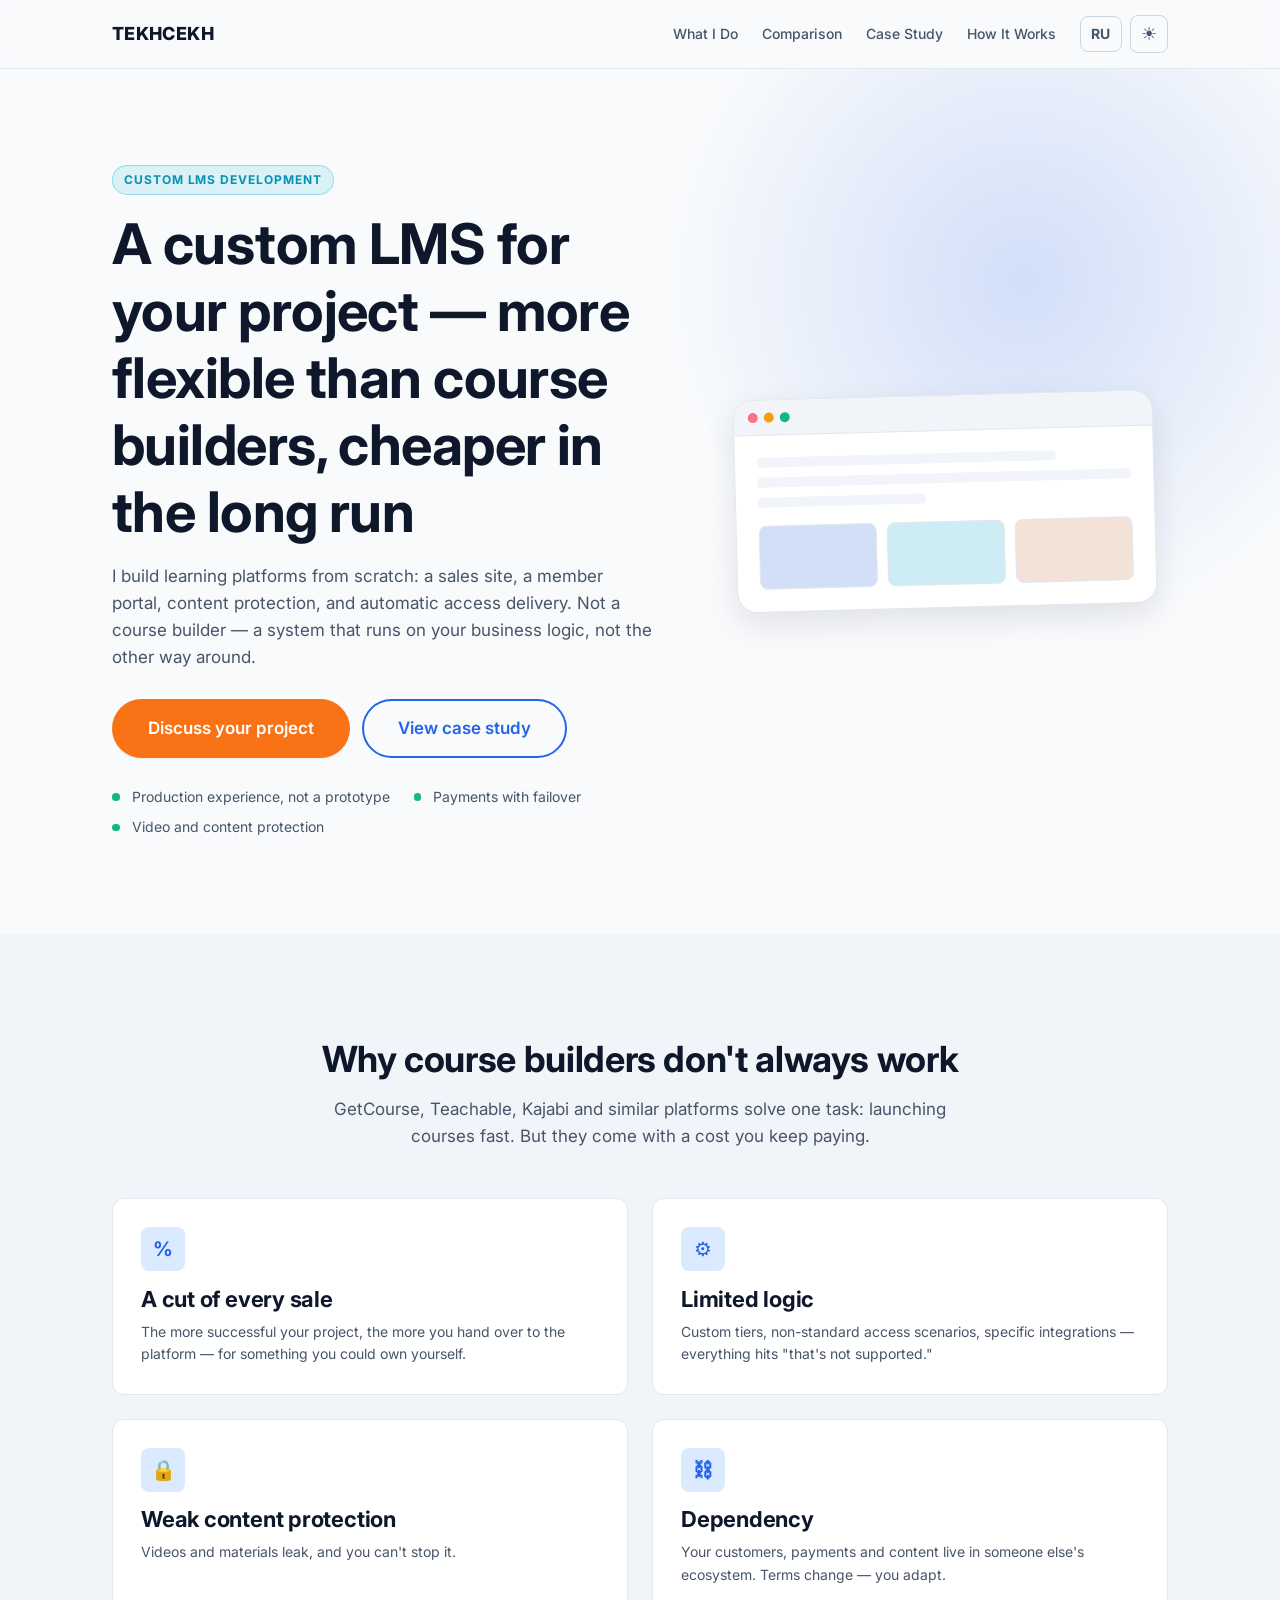
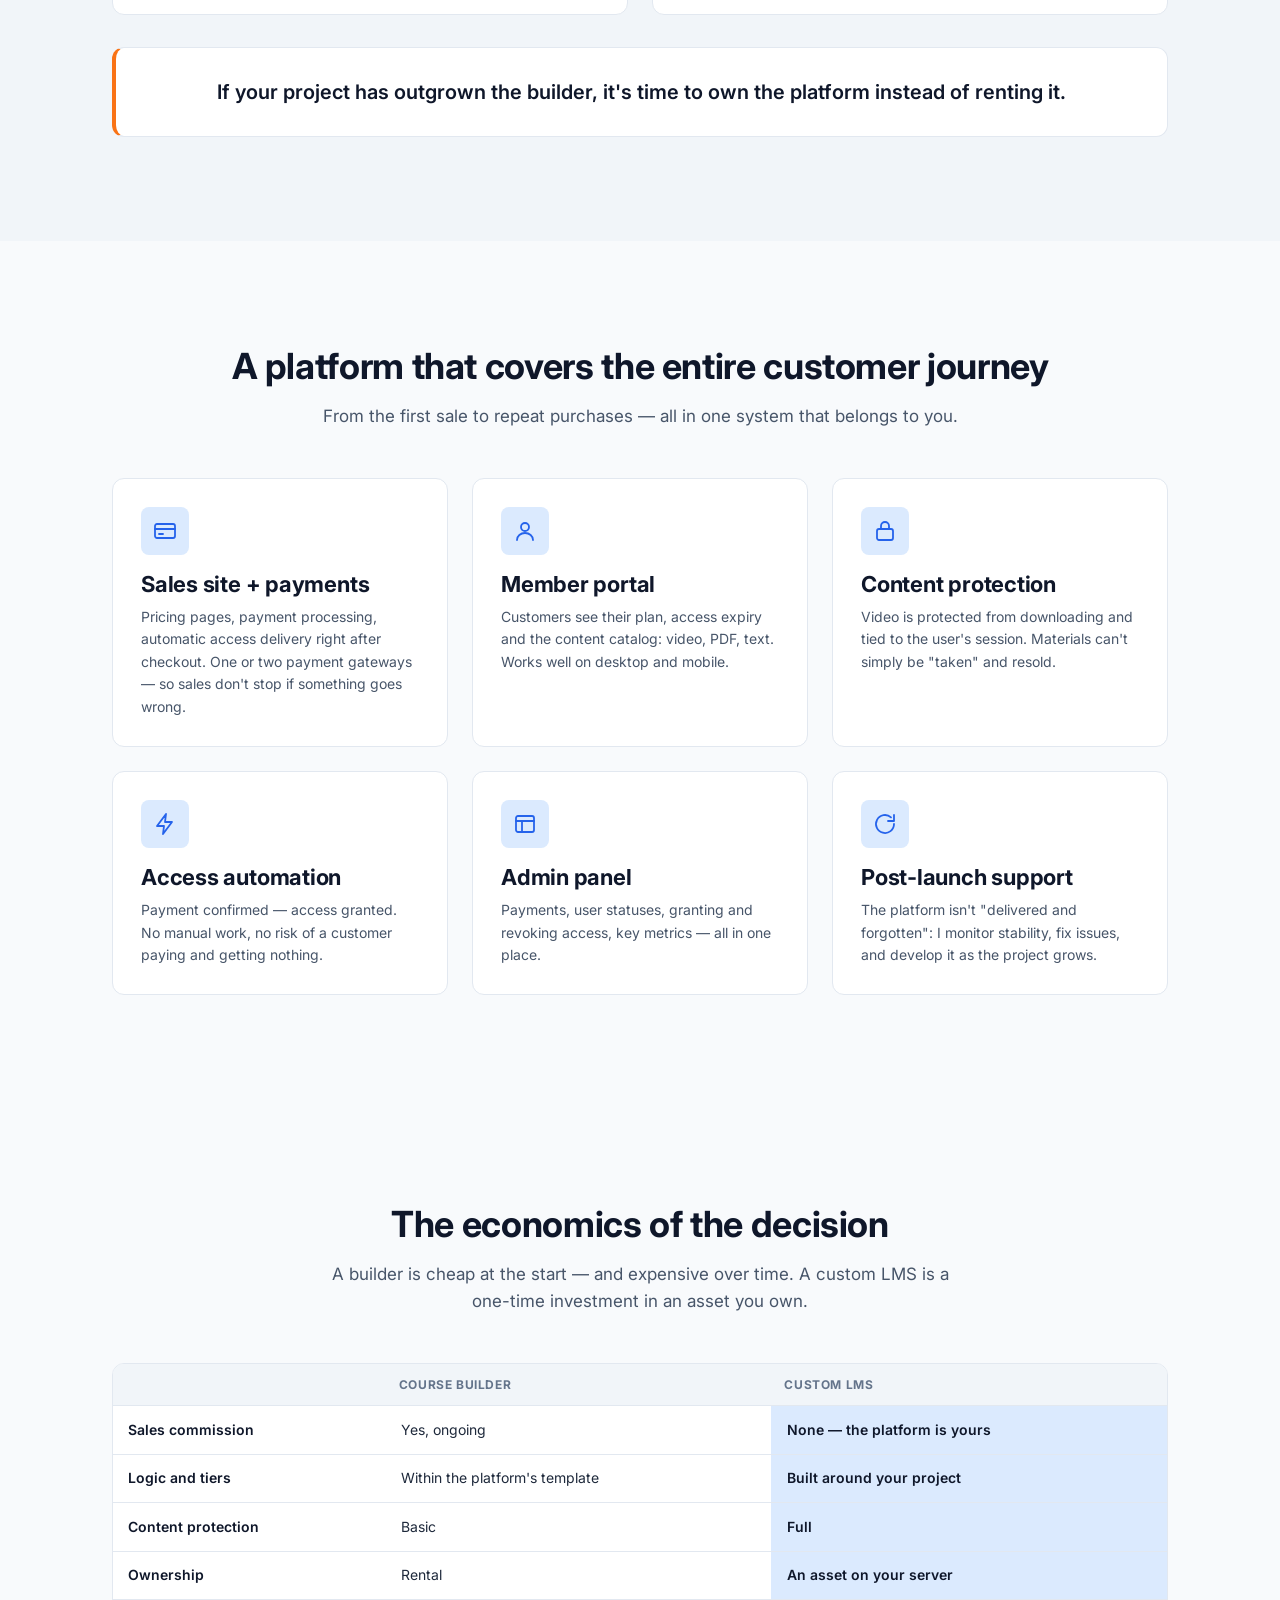
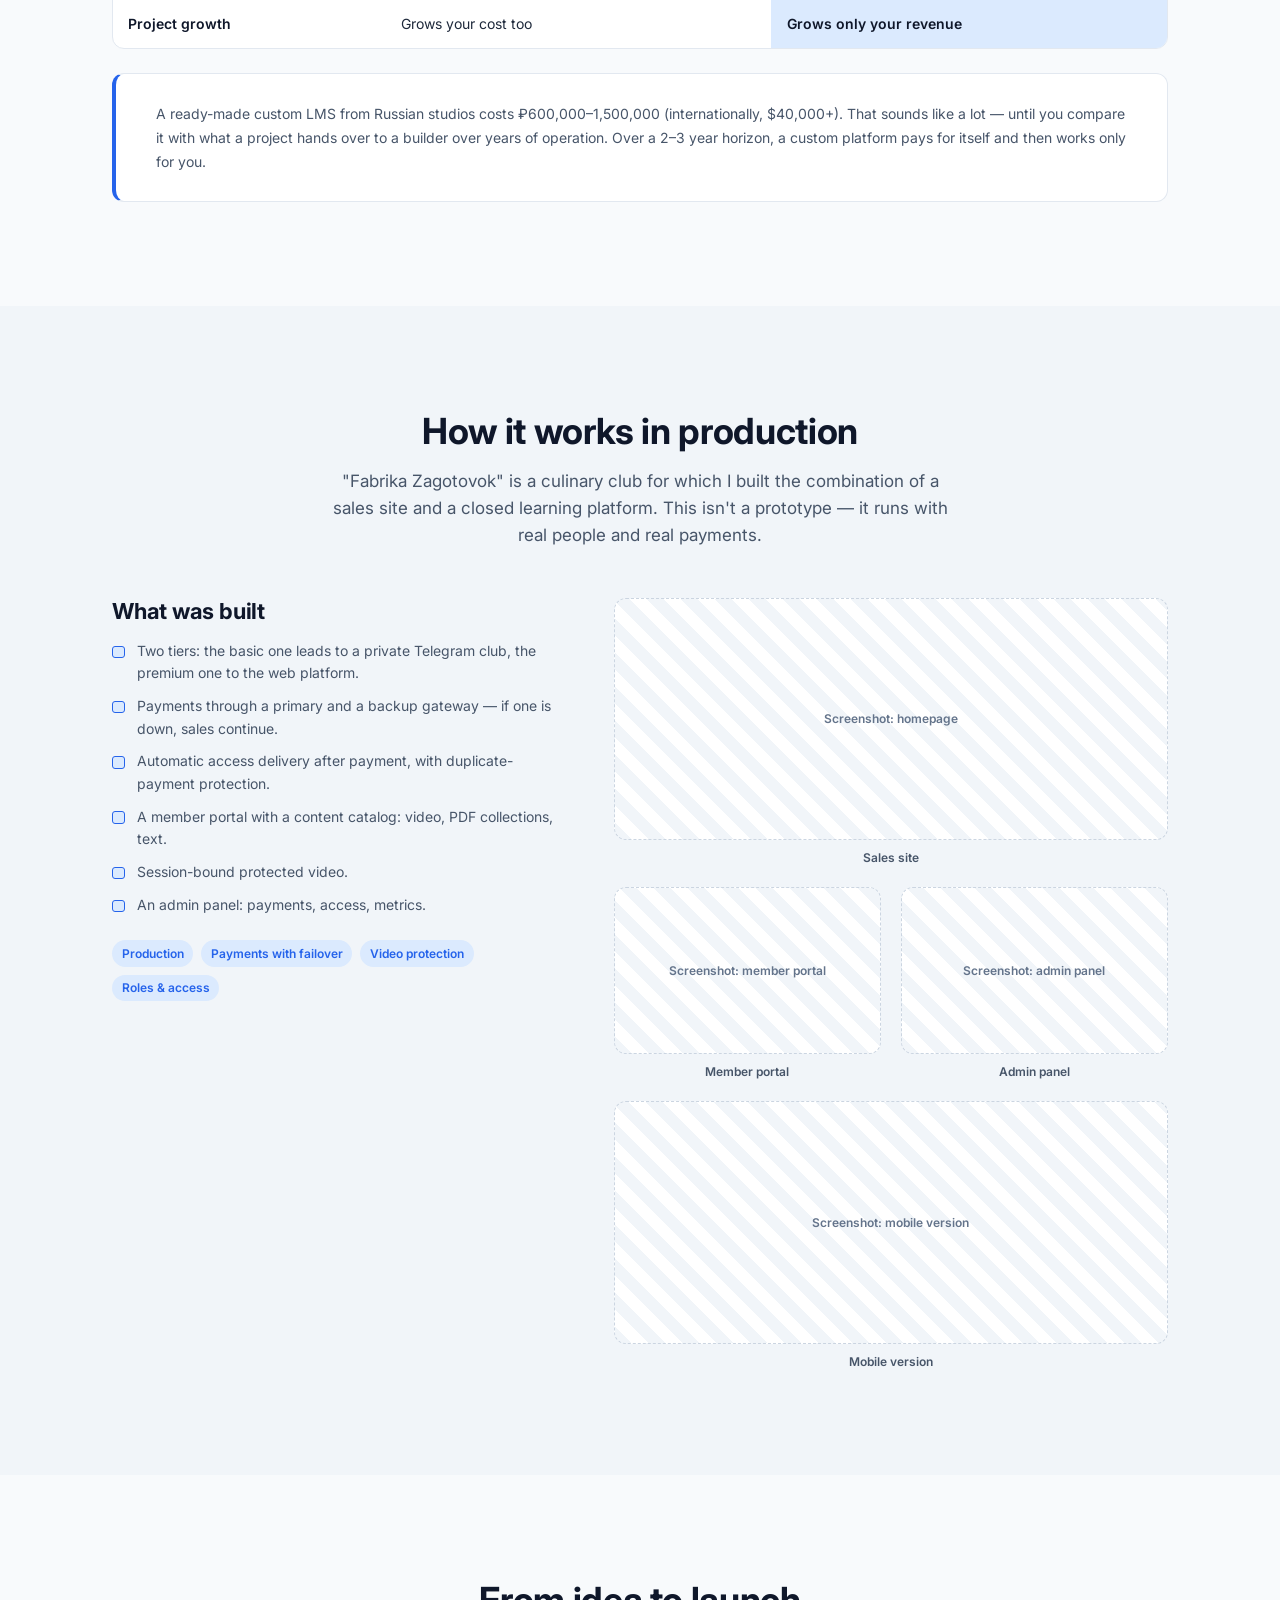
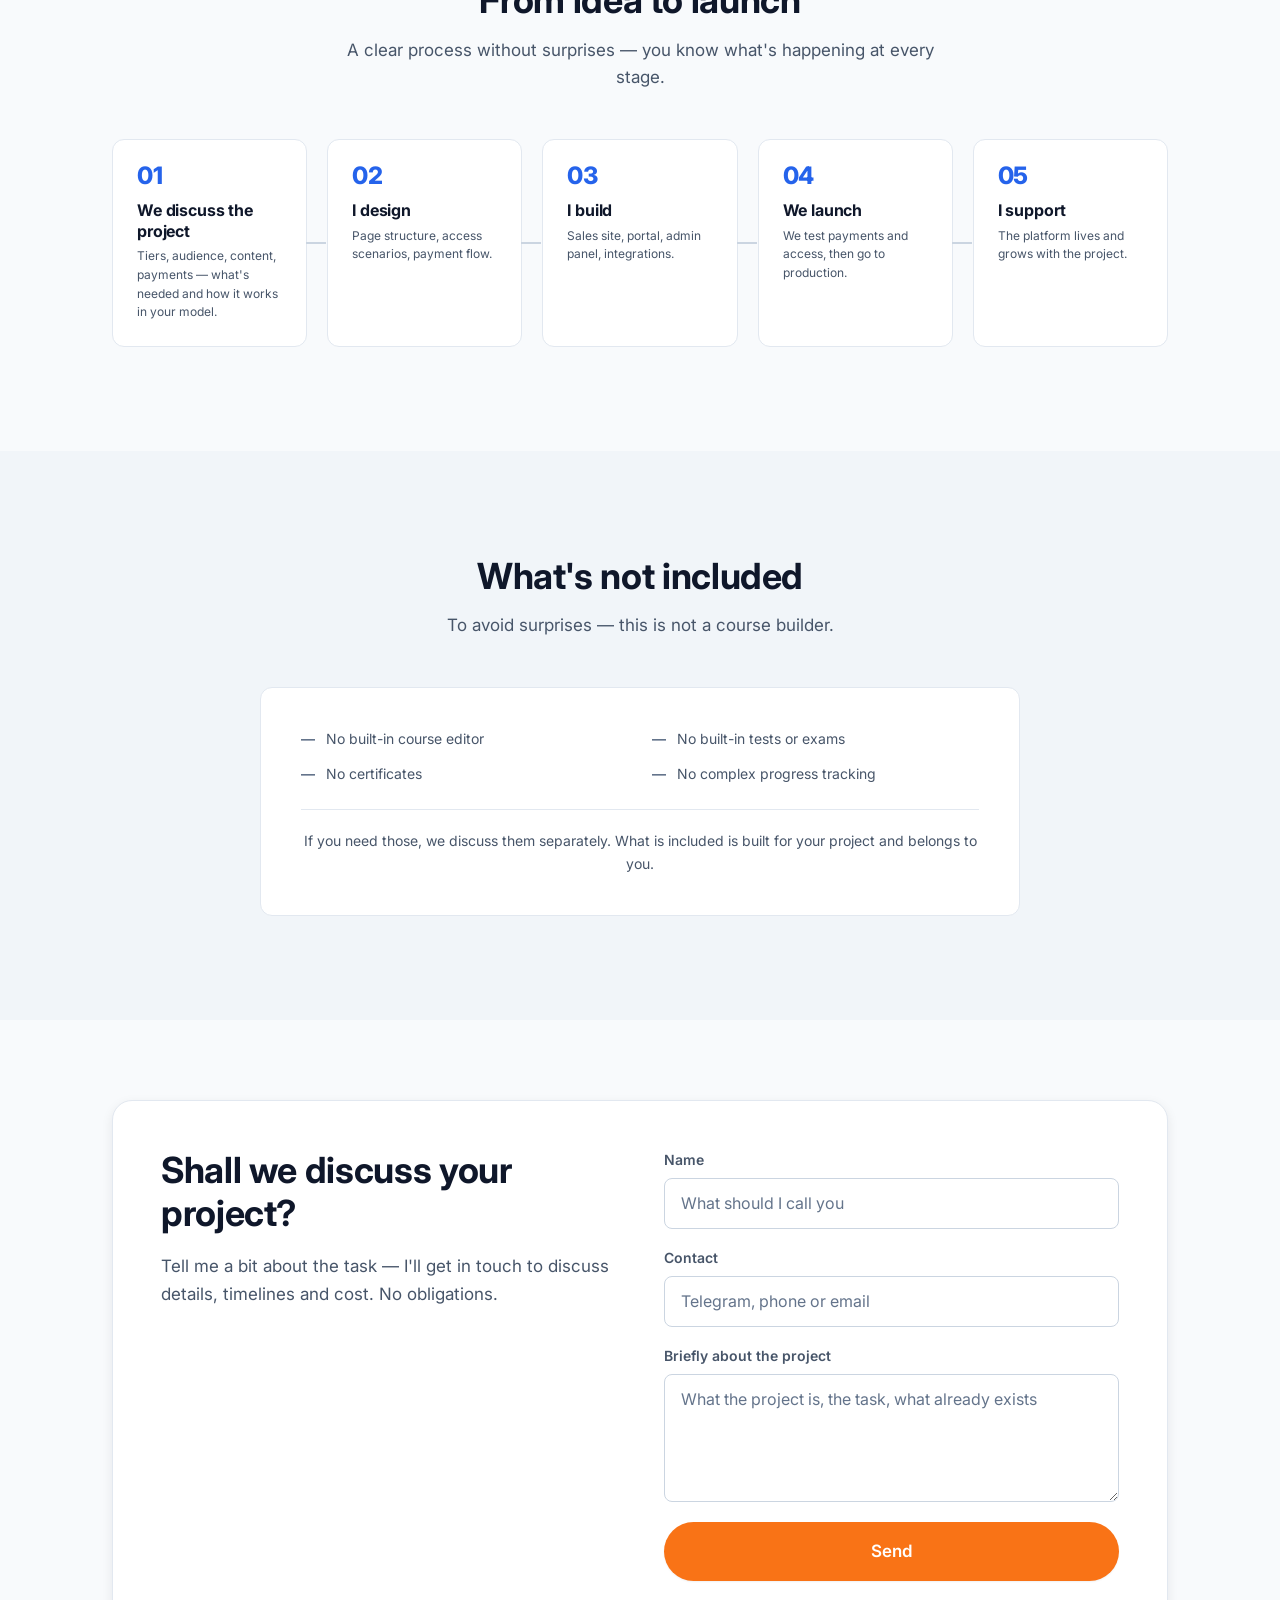
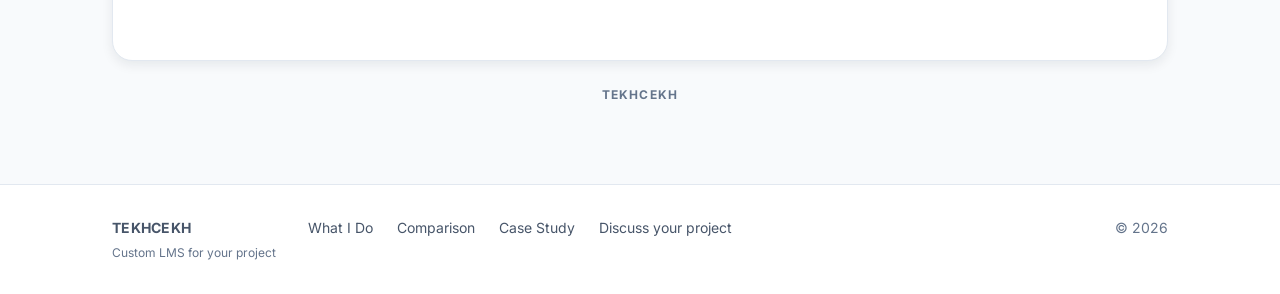
==== index.en.html @ e5ccb51c "Initial landing: RU/EN, light/dark, 8 sections" ====
<!DOCTYPE html>
<html lang="en" data-theme="light">
<head>
  <meta charset="UTF-8">
  <meta name="viewport" content="width=device-width, initial-scale=1.0">
  <title>Custom LMS for Your Project — TEKHCEKH</title>
  <meta name="description" content="Custom learning platform development: sales site, member portal, content protection, automatic access delivery. More flexible than course builders, cheaper in the long run.">
    <link rel="preconnect" href="https://fonts.googleapis.com">
  <link rel="preconnect" href="https://fonts.gstatic.com" crossorigin>
  <link href="https://fonts.googleapis.com/css2?family=Inter:wght@400;500;600;700;800&display=swap" rel="stylesheet">
  <link rel="stylesheet" href="css/styles.css">
</head>
<body>

  <!-- ============ HEADER ============ -->
  <header class="site-header">
    <div class="container header__inner">
      <a href="#" class="header__logo">TEKHCEKH</a>

      <nav class="header__nav">
        <a href="#what-i-do">What I Do</a>
        <a href="#comparison">Comparison</a>
        <a href="#case">Case Study</a>
        <a href="#process">How It Works</a>
      </nav>

      <div class="header__controls">
        <!-- language switcher -->
        <a href="index.html" class="header__lang" aria-label="Переключить на русский">RU</a>
        <!-- theme switcher -->
        <button type="button" class="header__theme" id="themeToggle" aria-label="Toggle theme">
          <span class="theme-icon theme-icon--light">☀</span>
          <span class="theme-icon theme-icon--dark">☾</span>
        </button>
      </div>
    </div>
  </header>

  <main>

        <!-- ============ 1. HERO ============ -->
    <section class="hero" id="hero">
      <div class="container hero__inner">
        <div class="hero__content">
          <span class="hero__eyebrow">Custom LMS development</span>
          <h1 class="hero__title">
            A custom LMS for your project — more flexible than course builders,
            cheaper in the long run
          </h1>
          <p class="hero__subtitle">
            I build learning platforms from scratch: a sales site, a member portal,
            content protection, and automatic access delivery. Not a course builder —
            a system that runs on your business logic, not the other way around.
          </p>
          <div class="hero__actions">
            <a href="#contact" class="btn btn--cta btn--lg">Discuss your project</a>
            <a href="#case" class="btn btn--secondary btn--lg">View case study</a>
          </div>
          <ul class="hero__points">
            <li>Production experience, not a prototype</li>
            <li>Payments with failover</li>
            <li>Video and content protection</li>
          </ul>
        </div>

        <div class="hero__visual" aria-hidden="true">
          <div class="hero__mockup">
            <div class="hero__mockup-bar">
              <span></span><span></span><span></span>
            </div>
            <div class="hero__mockup-body">
              <div class="hero__mockup-line hero__mockup-line--wide"></div>
              <div class="hero__mockup-line"></div>
              <div class="hero__mockup-line hero__mockup-line--short"></div>
              <div class="hero__mockup-cards">
                <div class="hero__mockup-card"></div>
                <div class="hero__mockup-card"></div>
                <div class="hero__mockup-card"></div>
              </div>
            </div>
          </div>
        </div>
      </div>
    </section>

        <!-- ============ 2. PROBLEM ============ -->
    <section class="problem" id="problem">
      <div class="container">
        <div class="section-head text-center">
          <h2 class="section-title">Why course builders don't always work</h2>
          <p class="section-lead">
            GetCourse, Teachable, Kajabi and similar platforms solve one task: launching
            courses fast. But they come with a cost you keep paying.
          </p>
        </div>

        <div class="problem__grid">
          <article class="problem__card">
            <div class="problem__icon" aria-hidden="true">%</div>
            <h3>A cut of every sale</h3>
            <p>The more successful your project, the more you hand over to the platform — for something you could own yourself.</p>
          </article>

          <article class="problem__card">
            <div class="problem__icon" aria-hidden="true">⚙</div>
            <h3>Limited logic</h3>
            <p>Custom tiers, non-standard access scenarios, specific integrations — everything hits "that's not supported."</p>
          </article>

          <article class="problem__card">
            <div class="problem__icon" aria-hidden="true">🔒</div>
            <h3>Weak content protection</h3>
            <p>Videos and materials leak, and you can't stop it.</p>
          </article>

          <article class="problem__card">
            <div class="problem__icon" aria-hidden="true">⛓</div>
            <h3>Dependency</h3>
            <p>Your customers, payments and content live in someone else's ecosystem. Terms change — you adapt.</p>
          </article>
        </div>

        <p class="problem__closing">
          If your project has outgrown the builder, it's time to own the platform instead of renting it.
        </p>
      </div>
    </section>

        <!-- ============ 3. WHAT I DO ============ -->
    <section class="services" id="what-i-do">
      <div class="container">
        <div class="section-head text-center">
          <h2 class="section-title">A platform that covers the entire customer journey</h2>
          <p class="section-lead">
            From the first sale to repeat purchases — all in one system that belongs to you.
          </p>
        </div>

        <div class="services__grid">
          <article class="service-card">
            <div class="service-card__icon" aria-hidden="true">
              <svg viewBox="0 0 24 24" fill="none" stroke="currentColor" stroke-width="1.8" stroke-linecap="round" stroke-linejoin="round"><rect x="2" y="5" width="20" height="14" rx="2"/><path d="M2 10h20"/><path d="M6 15h4"/></svg>
            </div>
            <h3>Sales site + payments</h3>
            <p>Pricing pages, payment processing, automatic access delivery right after checkout. One or two payment gateways — so sales don't stop if something goes wrong.</p>
          </article>

          <article class="service-card">
            <div class="service-card__icon" aria-hidden="true">
              <svg viewBox="0 0 24 24" fill="none" stroke="currentColor" stroke-width="1.8" stroke-linecap="round" stroke-linejoin="round"><circle cx="12" cy="8" r="4"/><path d="M4 21c0-4 3.6-7 8-7s8 3 8 7"/></svg>
            </div>
            <h3>Member portal</h3>
            <p>Customers see their plan, access expiry and the content catalog: video, PDF, text. Works well on desktop and mobile.</p>
          </article>

          <article class="service-card">
            <div class="service-card__icon" aria-hidden="true">
              <svg viewBox="0 0 24 24" fill="none" stroke="currentColor" stroke-width="1.8" stroke-linecap="round" stroke-linejoin="round"><rect x="4" y="10" width="16" height="11" rx="2"/><path d="M8 10V7a4 4 0 0 1 8 0v3"/></svg>
            </div>
            <h3>Content protection</h3>
            <p>Video is protected from downloading and tied to the user's session. Materials can't simply be "taken" and resold.</p>
          </article>

          <article class="service-card">
            <div class="service-card__icon" aria-hidden="true">
              <svg viewBox="0 0 24 24" fill="none" stroke="currentColor" stroke-width="1.8" stroke-linecap="round" stroke-linejoin="round"><path d="M13 2 4 14h7l-1 8 9-12h-7l1-8z"/></svg>
            </div>
            <h3>Access automation</h3>
            <p>Payment confirmed — access granted. No manual work, no risk of a customer paying and getting nothing.</p>
          </article>

          <article class="service-card">
            <div class="service-card__icon" aria-hidden="true">
              <svg viewBox="0 0 24 24" fill="none" stroke="currentColor" stroke-width="1.8" stroke-linecap="round" stroke-linejoin="round"><rect x="3" y="4" width="18" height="16" rx="2"/><path d="M3 9h18"/><path d="M9 9v11"/></svg>
            </div>
            <h3>Admin panel</h3>
            <p>Payments, user statuses, granting and revoking access, key metrics — all in one place.</p>
          </article>

          <article class="service-card">
            <div class="service-card__icon" aria-hidden="true">
              <svg viewBox="0 0 24 24" fill="none" stroke="currentColor" stroke-width="1.8" stroke-linecap="round" stroke-linejoin="round"><path d="M21 12a9 9 0 1 1-3-6.7"/><path d="M21 3v6h-6"/></svg>
            </div>
            <h3>Post-launch support</h3>
            <p>The platform isn't "delivered and forgotten": I monitor stability, fix issues, and develop it as the project grows.</p>
          </article>
        </div>
      </div>
    </section>

        <!-- ============ 4. COMPARISON / ECONOMICS ============ -->
    <section class="comparison" id="comparison">
      <div class="container">
        <div class="section-head text-center">
          <h2 class="section-title">The economics of the decision</h2>
          <p class="section-lead">
            A builder is cheap at the start — and expensive over time.
            A custom LMS is a one-time investment in an asset you own.
          </p>
        </div>

        <div class="comparison__table-wrap">
          <table class="comparison__table">
            <thead>
              <tr>
                <th scope="col"></th>
                <th scope="col">Course builder</th>
                <th scope="col" class="comparison__col--custom">Custom LMS</th>
              </tr>
            </thead>
            <tbody>
              <tr>
                <th scope="row">Sales commission</th>
                <td>Yes, ongoing</td>
                <td class="comparison__col--custom">None — the platform is yours</td>
              </tr>
              <tr>
                <th scope="row">Logic and tiers</th>
                <td>Within the platform's template</td>
                <td class="comparison__col--custom">Built around your project</td>
              </tr>
              <tr>
                <th scope="row">Content protection</th>
                <td>Basic</td>
                <td class="comparison__col--custom">Full</td>
              </tr>
              <tr>
                <th scope="row">Ownership</th>
                <td>Rental</td>
                <td class="comparison__col--custom">An asset on your server</td>
              </tr>
              <tr>
                <th scope="row">Project growth</th>
                <td>Grows your cost too</td>
                <td class="comparison__col--custom">Grows only your revenue</td>
              </tr>
            </tbody>
          </table>
        </div>

        <div class="comparison__note">
          <p>
            A ready-made custom LMS from Russian studios costs ₽600,000–1,500,000
            (internationally, $40,000+). That sounds like a lot — until you compare it
            with what a project hands over to a builder over years of operation.
            Over a 2–3 year horizon, a custom platform pays for itself and then works only for you.
          </p>
        </div>
      </div>
    </section>

        <!-- ============ 5. CASE STUDY ============ -->
    <section class="case" id="case">
      <div class="container">
        <div class="section-head text-center">
          <h2 class="section-title">How it works in production</h2>
          <p class="section-lead">
            "Fabrika Zagotovok" is a culinary club for which I built the combination of
            a sales site and a closed learning platform. This isn't a prototype — it runs
            with real people and real payments.
          </p>
        </div>

        <div class="case__layout">
          <div class="case__info">
            <h3 class="case__subtitle">What was built</h3>
            <ul class="case__list">
              <li>Two tiers: the basic one leads to a private Telegram club, the premium one to the web platform.</li>
              <li>Payments through a primary and a backup gateway — if one is down, sales continue.</li>
              <li>Automatic access delivery after payment, with duplicate-payment protection.</li>
              <li>A member portal with a content catalog: video, PDF collections, text.</li>
              <li>Session-bound protected video.</li>
              <li>An admin panel: payments, access, metrics.</li>
            </ul>

            <div class="case__tags">
              <span class="tag">Production</span>
              <span class="tag">Payments with failover</span>
              <span class="tag">Video protection</span>
              <span class="tag">Roles &amp; access</span>
            </div>
          </div>

          <div class="case__gallery">
            <!-- placeholders: replace with real screenshots -->
            <figure class="case__shot case__shot--wide">
              <div class="case__shot-placeholder">
                <span>Screenshot: homepage</span>
              </div>
              <figcaption>Sales site</figcaption>
            </figure>

            <figure class="case__shot">
              <div class="case__shot-placeholder">
                <span>Screenshot: member portal</span>
              </div>
              <figcaption>Member portal</figcaption>
            </figure>

            <figure class="case__shot">
              <div class="case__shot-placeholder">
                <span>Screenshot: admin panel</span>
              </div>
              <figcaption>Admin panel</figcaption>
            </figure>

            <figure class="case__shot case__shot--wide">
              <div class="case__shot-placeholder">
                <span>Screenshot: mobile version</span>
              </div>
              <figcaption>Mobile version</figcaption>
            </figure>
          </div>
        </div>
      </div>
    </section>

        <!-- ============ 6. PROCESS ============ -->
    <section class="process" id="process">
      <div class="container">
        <div class="section-head text-center">
          <h2 class="section-title">From idea to launch</h2>
          <p class="section-lead">
            A clear process without surprises — you know what's happening at every stage.
          </p>
        </div>

        <ol class="process__steps">
          <li class="process__step">
            <span class="process__num">01</span>
            <div class="process__body">
              <h3>We discuss the project</h3>
              <p>Tiers, audience, content, payments — what's needed and how it works in your model.</p>
            </div>
          </li>
          <li class="process__step">
            <span class="process__num">02</span>
            <div class="process__body">
              <h3>I design</h3>
              <p>Page structure, access scenarios, payment flow.</p>
            </div>
          </li>
          <li class="process__step">
            <span class="process__num">03</span>
            <div class="process__body">
              <h3>I build</h3>
              <p>Sales site, portal, admin panel, integrations.</p>
            </div>
          </li>
          <li class="process__step">
            <span class="process__num">04</span>
            <div class="process__body">
              <h3>We launch</h3>
              <p>We test payments and access, then go to production.</p>
            </div>
          </li>
          <li class="process__step">
            <span class="process__num">05</span>
            <div class="process__body">
              <h3>I support</h3>
              <p>The platform lives and grows with the project.</p>
            </div>
          </li>
        </ol>
      </div>
    </section>

        <!-- ============ 7. SCOPE BOUNDARIES ============ -->
    <section class="boundaries" id="boundaries">
      <div class="container">
        <div class="section-head text-center">
          <h2 class="section-title">What's not included</h2>
          <p class="section-lead">
            To avoid surprises — this is not a course builder.
          </p>
        </div>

        <div class="boundaries__box">
          <ul class="boundaries__list">
            <li>No built-in course editor</li>
            <li>No built-in tests or exams</li>
            <li>No certificates</li>
            <li>No complex progress tracking</li>
          </ul>
          <p class="boundaries__note">
            If you need those, we discuss them separately.
            What is included is built for your project and belongs to you.
          </p>
        </div>
      </div>
    </section>

        <!-- ============ 8. CTA + FORM ============ -->
    <section class="cta" id="contact">
      <div class="container">
        <div class="cta__box">
          <div class="cta__content">
            <h2 class="cta__title">Shall we discuss your project?</h2>
            <p class="cta__text">
              Tell me a bit about the task — I'll get in touch to discuss details,
              timelines and cost. No obligations.
            </p>
          </div>

          <form class="cta__form" id="contactForm" novalidate>
            <div class="form-field">
              <label for="name">Name</label>
              <input type="text" id="name" name="name" placeholder="What should I call you" required autocomplete="name">
            </div>

            <div class="form-field">
              <label for="contact">Contact</label>
              <input type="text" id="contact" name="contact" placeholder="Telegram, phone or email" required autocomplete="off">
            </div>

            <div class="form-field">
              <label for="message">Briefly about the project</label>
              <textarea id="message" name="message" placeholder="What the project is, the task, what already exists" rows="4"></textarea>
            </div>

            <button type="submit" class="btn btn--cta btn--lg cta__submit">Send</button>

            <p class="cta__form-note" id="formNote" role="status" aria-live="polite"></p>
          </form>
        </div>

        <p class="cta__signature">TEKHCEKH</p>
      </div>
    </section>

  </main>

    <!-- ============ FOOTER ============ -->
  <footer class="site-footer">
    <div class="container footer__inner">
      <div class="footer__brand-col">
        <span class="footer__brand">TEKHCEKH</span>
        <span class="footer__tagline">Custom LMS for your project</span>
      </div>
      <nav class="footer__nav" aria-label="Футер">
        <a href="#what-i-do">What I Do</a>
        <a href="#comparison">Comparison</a>
        <a href="#case">Case Study</a>
        <a href="#contact">Discuss your project</a>
      </nav>
      <span class="footer__copy">© <span id="year"></span></span>
    </div>
  </footer>

  <script src="js/script.js"></script>
</body>
</html>
---- css/styles.css ----
/* ============================================================
   TEKHCEKH LANDING — Design tokens & base styles
   ============================================================ */

/* ---------- 1. TOKENS: LIGHT (default) ---------- */
:root {
  /* backgrounds & surfaces */
  --bg:              #F8FAFC;
  --surface:         #FFFFFF;
  --surface-2:       #F1F5F9;
  --border:          #E2E8F0;
  --border-strong:   #CBD5E1;

  /* text */
  --text-heading:    #0F172A;
  --text:            #1E293B;
  --text-muted:      #475569;
  --text-subtle:     #64748B;

  /* brand — blue */
  --primary:         #2563EB;
  --primary-hover:   #1D4ED8;
  --primary-soft:    #DBEAFE;

  /* tech accent — cyan */
  --accent-tech:     #06B6D4;
  --accent-tech-hover:#0891B2;

  /* warm accent — CTA */
  --accent-cta:      #F97316;
  --accent-cta-hover:#EA580C;
  --accent-coral:    #FB7185;

  /* statuses */
  --success:         #10B981;
  --success-bg:      #D1FAE5;
  --success-text:    #065F46;
  --warning:         #F59E0B;
  --warning-text:    #78350F;
  --danger:          #EF4444;

  /* effects */
  --shadow-sm: 0 1px 2px rgba(15, 23, 42, 0.06);
  --shadow-md: 0 4px 12px rgba(15, 23, 42, 0.08);
  --shadow-lg: 0 12px 32px rgba(15, 23, 42, 0.10);
  --radius-sm: 8px;
  --radius-md: 12px;
  --radius-lg: 20px;
  --radius-pill: 999px;

  /* typography */
  --font-sans: "Inter", system-ui, -apple-system, "Segoe UI", Roboto, "Helvetica Neue", Arial, sans-serif;
  --fs-h1: clamp(2rem, 1.4rem + 3vw, 3.5rem);
  --fs-h2: clamp(1.5rem, 1.15rem + 1.6vw, 2.25rem);
  --fs-h3: clamp(1.15rem, 1rem + 0.6vw, 1.375rem);
  --fs-body: 1rem;
  --fs-small: 0.875rem;
  --fs-xs: 0.75rem;

  /* layout */
  --container: 1120px;
  --gutter: clamp(1rem, 0.5rem + 2vw, 2rem);
  --section-y: clamp(3.5rem, 2rem + 6vw, 6.5rem);

  /* transitions */
  --t-fast: 150ms ease;
  --t-base: 250ms ease;

  /* header */
  --header-h: 68px;
}

/* ---------- 2. TOKENS: DARK ---------- */
[data-theme="dark"] {
  --bg:              #0F172A;
  --surface:         #1E293B;
  --surface-2:       #334155;
  --border:          #334155;
  --border-strong:   #475569;

  --text-heading:    #F8FAFC;
  --text:            #E2E8F0;
  --text-muted:      #94A3B8;
  --text-subtle:     #64748B;

  --primary:         #3B82F6;
  --primary-hover:   #60A5FA;
  --primary-soft:    #1E3A8A;

  --accent-tech:     #22D3EE;
  --accent-tech-hover:#67E8F9;

  --accent-cta:      #FB923C;
  --accent-cta-hover:#FDBA74;
  --accent-coral:    #FDA4AF;

  --success:         #34D399;
  --success-bg:      #064E3B;
  --success-text:    #A7F3D0;
  --warning:         #FBBF24;
  --warning-text:    #451A03;
  --danger:          #F87171;

  --shadow-sm: 0 1px 2px rgba(0, 0, 0, 0.4);
  --shadow-md: 0 4px 12px rgba(0, 0, 0, 0.45);
  --shadow-lg: 0 12px 32px rgba(0, 0, 0, 0.55);
}

/* ---------- 3. RESET / BASE ---------- */
*,
*::before,
*::after { box-sizing: border-box; }

html {
  scroll-behavior: smooth;
  scroll-padding-top: calc(var(--header-h) + 16px);
}

body {
  margin: 0;
  font-family: var(--font-sans);
  font-size: var(--fs-body);
  line-height: 1.6;
  color: var(--text);
  background: var(--bg);
  -webkit-font-smoothing: antialiased;
  transition: background var(--t-base), color var(--t-base);
}

h1, h2, h3, h4 {
  margin: 0 0 0.6em;
  color: var(--text-heading);
  line-height: 1.2;
  font-weight: 700;
  letter-spacing: -0.01em;
}
h1 { font-size: var(--fs-h1); }
h2 { font-size: var(--fs-h2); }
h3 { font-size: var(--fs-h3); }

p { margin: 0 0 1em; }
p:last-child { margin-bottom: 0; }

a {
  color: var(--primary);
  text-decoration: none;
  transition: color var(--t-fast);
}
a:hover { color: var(--primary-hover); }

ul, ol { margin: 0 0 1em; padding-left: 1.25em; }

img { max-width: 100%; height: auto; display: block; }

:focus-visible {
  outline: 2px solid var(--primary);
  outline-offset: 3px;
  border-radius: 4px;
}

/* ---------- 4. LAYOUT ---------- */
.container {
  width: 100%;
  max-width: var(--container);
  margin-inline: auto;
  padding-inline: var(--gutter);
}

main > section {
  padding-block: var(--section-y);
}

/* чередование фона секций для визуального ритма */
.problem,
.case,
.boundaries { background: var(--surface-2); }

/* ---------- 5. TYPOGRAPHY HELPERS ---------- */
.section-title {
  margin-bottom: 0.4em;
}
.section-lead {
  max-width: 640px;
  margin: 0 auto 2.5rem;
  color: var(--text-muted);
  font-size: 1.0625rem;
}
.text-center { text-align: center; }

/* ---------- 6. BUTTONS ---------- */
.btn {
  display: inline-flex;
  align-items: center;
  justify-content: center;
  gap: 0.5em;
  padding: 0.8em 1.6em;
  font: inherit;
  font-weight: 600;
  font-size: 1rem;
  line-height: 1.2;
  border: 2px solid transparent;
  border-radius: var(--radius-pill);
  cursor: pointer;
  white-space: nowrap;
  transition: background var(--t-fast), color var(--t-fast),
              border-color var(--t-fast), transform var(--t-fast),
              box-shadow var(--t-fast);
}
.btn:active { transform: translateY(1px); }

/* primary CTA — warm orange */
.btn--cta {
  background: var(--accent-cta);
  color: #FFFFFF;
  box-shadow: var(--shadow-sm);
}
.btn--cta:hover {
  background: var(--accent-cta-hover);
  color: #FFFFFF;
  box-shadow: var(--shadow-md);
}
[data-theme="dark"] .btn--cta { color: #1A1208; }

/* secondary — blue outline */
.btn--secondary {
  background: transparent;
  color: var(--primary);
  border-color: var(--primary);
}
.btn--secondary:hover {
  background: var(--primary);
  color: #FFFFFF;
}

/* solid blue */
.btn--primary {
  background: var(--primary);
  color: #FFFFFF;
}
.btn--primary:hover { background: var(--primary-hover); color: #FFFFFF; }

.btn--lg { padding: 1em 2em; font-size: 1.0625rem; }

/* ---------- 7. FORMS ---------- */
.form-field {
  display: flex;
  flex-direction: column;
  gap: 0.4rem;
  margin-bottom: 1.1rem;
}
.form-field label {
  font-size: var(--fs-small);
  font-weight: 600;
  color: var(--text-muted);
}
.form-field input,
.form-field textarea {
  font: inherit;
  color: var(--text);
  background: var(--surface);
  border: 1.5px solid var(--border-strong);
  border-radius: var(--radius-sm);
  padding: 0.75em 1em;
  transition: border-color var(--t-fast), box-shadow var(--t-fast);
}
.form-field textarea { resize: vertical; min-height: 110px; }
.form-field input::placeholder,
.form-field textarea::placeholder { color: var(--text-subtle); }

.form-field input:focus,
.form-field textarea:focus {
  outline: none;
  border-color: var(--primary);
  box-shadow: 0 0 0 3px var(--primary-soft);
}
.form-field input:invalid:not(:placeholder-shown),
.form-field textarea:invalid:not(:placeholder-shown) {
  border-color: var(--danger);
}

/* ---------- 8. HEADER ---------- */
.site-header {
  position: sticky;
  top: 0;
  z-index: 50;
  background: color-mix(in srgb, var(--bg) 85%, transparent);
  backdrop-filter: blur(10px);
  border-bottom: 1px solid var(--border);
  transition: background var(--t-base), border-color var(--t-base);
}
.header__inner {
  display: flex;
  align-items: center;
  gap: 1.5rem;
  height: var(--header-h);
}

.header__logo {
  font-weight: 800;
  font-size: 1.125rem;
  letter-spacing: 0.02em;
  color: var(--text-heading);
  flex-shrink: 0;
}
.header__logo:hover { color: var(--primary); }

.header__nav {
  display: flex;
  gap: 1.5rem;
  margin-left: auto;
}
.header__nav a {
  font-size: var(--fs-small);
  font-weight: 500;
  color: var(--text-muted);
}
.header__nav a:hover { color: var(--primary); }

.header__controls {
  display: flex;
  align-items: center;
  gap: 0.5rem;
}

.header__lang {
  font-size: var(--fs-small);
  font-weight: 700;
  letter-spacing: 0.05em;
  padding: 0.4em 0.7em;
  border: 1.5px solid var(--border-strong);
  border-radius: var(--radius-sm);
  color: var(--text-muted);
}
.header__lang:hover { border-color: var(--primary); color: var(--primary); }

.header__theme {
  display: inline-flex;
  align-items: center;
  justify-content: center;
  width: 38px;
  height: 38px;
  padding: 0;
  font-size: 1.1rem;
  background: transparent;
  border: 1.5px solid var(--border-strong);
  border-radius: var(--radius-sm);
  color: var(--text-muted);
  cursor: pointer;
  transition: border-color var(--t-fast), color var(--t-fast),
              background var(--t-fast);
}
.header__theme:hover { border-color: var(--primary); color: var(--primary); }

/* показываем нужную иконку в зависимости от темы */
[data-theme="light"] .theme-icon--dark  { display: none; }
[data-theme="dark"]  .theme-icon--light { display: none; }

/* ---------- 9. FOOTER ---------- */
.site-footer {
  border-top: 1px solid var(--border);
  padding-block: 2rem;
  background: var(--surface);
  transition: background var(--t-base), border-color var(--t-base);
}
.footer__inner {
  display: flex;
  align-items: center;
  justify-content: space-between;
  gap: 1rem;
  font-size: var(--fs-small);
  color: var(--text-subtle);
}
.footer__brand {
  font-weight: 700;
  color: var(--text-muted);
  letter-spacing: 0.02em;
}

/* ---------- 10. RESPONSIVE BASE ---------- */
@media (max-width: 860px) {
  .header__nav { display: none; } /* временно, до мобильного меню на шаге секций */
}

@media (max-width: 560px) {
  :root { --header-h: 60px; }
  .footer__inner { flex-direction: column; align-items: flex-start; }
}

/* ============================================================
   11. HERO
   ============================================================ */
.hero {
  position: relative;
  overflow: hidden;
  padding-block: clamp(3rem, 2rem + 5vw, 6rem);
}
.hero::before {
  /* мягкое сине-бирюзовое свечение на фоне */
  content: "";
  position: absolute;
  inset: -20% -10% auto auto;
  width: 60vw;
  height: 60vw;
  max-width: 800px;
  max-height: 800px;
  background: radial-gradient(circle at center,
              color-mix(in srgb, var(--primary) 18%, transparent) 0%,
              transparent 65%);
  pointer-events: none;
  z-index: 0;
}
[data-theme="dark"] .hero::before {
  background: radial-gradient(circle at center,
              color-mix(in srgb, var(--primary) 30%, transparent) 0%,
              transparent 65%);
}

.hero__inner {
  position: relative;
  z-index: 1;
  display: grid;
  grid-template-columns: 1.1fr 0.9fr;
  align-items: center;
  gap: clamp(2rem, 1rem + 4vw, 4rem);
}

.hero__eyebrow {
  display: inline-block;
  margin-bottom: 1rem;
  padding: 0.35em 0.9em;
  font-size: var(--fs-xs);
  font-weight: 700;
  letter-spacing: 0.08em;
  text-transform: uppercase;
  color: var(--accent-tech-hover);
  background: color-mix(in srgb, var(--accent-tech) 12%, transparent);
  border: 1px solid color-mix(in srgb, var(--accent-tech) 35%, transparent);
  border-radius: var(--radius-pill);
}
[data-theme="dark"] .hero__eyebrow { color: var(--accent-tech); }

.hero__title {
  margin-bottom: 1rem;
  max-width: 18ch;
}

.hero__subtitle {
  font-size: 1.0625rem;
  color: var(--text-muted);
  max-width: 52ch;
  margin-bottom: 1.75rem;
}

.hero__actions {
  display: flex;
  flex-wrap: wrap;
  gap: 0.75rem;
  margin-bottom: 1.75rem;
}

.hero__points {
  display: flex;
  flex-wrap: wrap;
  gap: 0.5rem 1.5rem;
  padding: 0;
  margin: 0;
  list-style: none;
  font-size: var(--fs-small);
  color: var(--text-muted);
}
.hero__points li {
  position: relative;
  padding-left: 1.4em;
}
.hero__points li::before {
  content: "";
  position: absolute;
  left: 0;
  top: 0.55em;
  width: 0.55em;
  height: 0.55em;
  border-radius: 50%;
  background: var(--success);
}

/* --- декоративный мокап платформы --- */
.hero__visual { display: flex; justify-content: center; }

.hero__mockup {
  width: 100%;
  max-width: 420px;
  background: var(--surface);
  border: 1px solid var(--border);
  border-radius: var(--radius-lg);
  box-shadow: var(--shadow-lg);
  overflow: hidden;
  transform: rotate(-1.5deg);
  transition: transform var(--t-base);
}
.hero__mockup:hover { transform: rotate(0deg); }

.hero__mockup-bar {
  display: flex;
  gap: 6px;
  padding: 12px 14px;
  background: var(--surface-2);
  border-bottom: 1px solid var(--border);
}
.hero__mockup-bar span {
  width: 10px;
  height: 10px;
  border-radius: 50%;
  background: var(--border-strong);
}
.hero__mockup-bar span:nth-child(1) { background: var(--accent-coral); }
.hero__mockup-bar span:nth-child(2) { background: var(--warning); }
.hero__mockup-bar span:nth-child(3) { background: var(--success); }

.hero__mockup-body { padding: 22px; }

.hero__mockup-line {
  height: 10px;
  border-radius: 4px;
  background: var(--surface-2);
  margin-bottom: 10px;
}
.hero__mockup-line--wide  { width: 80%; }
.hero__mockup-line--short { width: 45%; }

.hero__mockup-cards {
  display: grid;
  grid-template-columns: repeat(3, 1fr);
  gap: 10px;
  margin-top: 18px;
}
.hero__mockup-card {
  height: 64px;
  border-radius: var(--radius-sm);
  background: var(--surface-2);
  border: 1px solid var(--border);
}
.hero__mockup-card:nth-child(1) {
  background: color-mix(in srgb, var(--primary) 15%, var(--surface-2));
}
.hero__mockup-card:nth-child(2) {
  background: color-mix(in srgb, var(--accent-tech) 15%, var(--surface-2));
}
.hero__mockup-card:nth-child(3) {
  background: color-mix(in srgb, var(--accent-cta) 15%, var(--surface-2));
}

/* --- адаптив Hero --- */
@media (max-width: 900px) {
  .hero__inner {
    grid-template-columns: 1fr;
    text-align: left;
  }
  .hero__visual { order: -1; }
  .hero__mockup { max-width: 340px; transform: rotate(-1deg); }
  .hero__title { max-width: none; }
}

@media (max-width: 560px) {
  .hero__actions { flex-direction: column; align-items: stretch; }
  .hero__actions .btn { width: 100%; }
  .hero__points { flex-direction: column; gap: 0.4rem; }
}

/* ============================================================
   12. SECTION HEAD (общий для секций)
   ============================================================ */
.section-head {
  margin-bottom: clamp(2rem, 1.5rem + 2vw, 3rem);
}
.section-head .section-lead { margin-bottom: 0; }

/* ============================================================
   13. PROBLEM
   ============================================================ */
.problem__grid {
  display: grid;
  grid-template-columns: repeat(2, 1fr);
  gap: clamp(1rem, 0.5rem + 1.5vw, 1.5rem);
  margin-bottom: 2rem;
}

.problem__card {
  padding: clamp(1.25rem, 1rem + 1vw, 1.75rem);
  background: var(--surface);
  border: 1px solid var(--border);
  border-radius: var(--radius-md);
  transition: border-color var(--t-fast), box-shadow var(--t-fast),
              transform var(--t-fast);
}
.problem__card:hover {
  border-color: var(--border-strong);
  box-shadow: var(--shadow-sm);
  transform: translateY(-2px);
}

.problem__icon {
  display: inline-flex;
  align-items: center;
  justify-content: center;
  width: 44px;
  height: 44px;
  margin-bottom: 0.9rem;
  font-size: 1.25rem;
  font-weight: 700;
  color: var(--primary);
  background: var(--primary-soft);
  border-radius: var(--radius-sm);
}

.problem__card h3 {
  margin-bottom: 0.4em;
  font-size: var(--fs-h3);
}
.problem__card p {
  margin: 0;
  font-size: var(--fs-small);
  color: var(--text-muted);
}

.problem__closing {
  margin: 0;
  padding: clamp(1.25rem, 1rem + 1vw, 1.75rem) clamp(1.5rem, 1rem + 2vw, 2.5rem);
  font-size: clamp(1.0625rem, 1rem + 0.4vw, 1.25rem);
  font-weight: 600;
  color: var(--text-heading);
  text-align: center;
  background: var(--surface);
  border: 1px solid var(--border);
  border-left: 4px solid var(--accent-cta);
  border-radius: var(--radius-md);
}

/* --- адаптив Problem --- */
@media (max-width: 720px) {
  .problem__grid { grid-template-columns: 1fr; }
}

/* ============================================================
   14. SERVICES
   ============================================================ */
.services__grid {
  display: grid;
  grid-template-columns: repeat(3, 1fr);
  gap: clamp(1rem, 0.5rem + 1.5vw, 1.5rem);
}

.service-card {
  display: flex;
  flex-direction: column;
  padding: clamp(1.25rem, 1rem + 1vw, 1.75rem);
  background: var(--surface);
  border: 1px solid var(--border);
  border-radius: var(--radius-md);
  transition: border-color var(--t-fast), box-shadow var(--t-fast),
              transform var(--t-fast);
}
.service-card:hover {
  border-color: var(--primary);
  box-shadow: var(--shadow-md);
  transform: translateY(-3px);
}

.service-card__icon {
  display: inline-flex;
  align-items: center;
  justify-content: center;
  width: 48px;
  height: 48px;
  margin-bottom: 1rem;
  color: var(--primary);
  background: var(--primary-soft);
  border-radius: var(--radius-sm);
  transition: background var(--t-fast), color var(--t-fast);
}
.service-card:hover .service-card__icon {
  background: var(--primary);
  color: #FFFFFF;
}
.service-card__icon svg { width: 24px; height: 24px; }

.service-card h3 {
  margin-bottom: 0.4em;
  font-size: var(--fs-h3);
}
.service-card p {
  margin: 0;
  font-size: var(--fs-small);
  color: var(--text-muted);
}

/* --- адаптив Services --- */
@media (max-width: 900px) {
  .services__grid { grid-template-columns: repeat(2, 1fr); }
}
@media (max-width: 560px) {
  .services__grid { grid-template-columns: 1fr; }
}

/* ============================================================
   15. COMPARISON
   ============================================================ */
.comparison__table-wrap {
  overflow-x: auto;
  margin-bottom: 1.5rem;
  border: 1px solid var(--border);
  border-radius: var(--radius-md);
  background: var(--surface);
}
.comparison__table {
  width: 100%;
  min-width: 560px;
  border-collapse: collapse;
  font-size: var(--fs-small);
}
.comparison__table th,
.comparison__table td {
  padding: 0.9em 1.1em;
  text-align: left;
  vertical-align: top;
  border-bottom: 1px solid var(--border);
}
.comparison__table thead th {
  font-size: var(--fs-xs);
  font-weight: 700;
  letter-spacing: 0.05em;
  text-transform: uppercase;
  color: var(--text-subtle);
  background: var(--surface-2);
}
.comparison__table tbody th {
  font-weight: 600;
  color: var(--text-heading);
  white-space: nowrap;
}
.comparison__table tbody tr:last-child th,
.comparison__table tbody tr:last-child td {
  border-bottom: none;
}
.comparison__table tbody tr:hover td,
.comparison__table tbody tr:hover th {
  background: var(--surface-2);
}

/* выделенная колонка «Кастомная LMS» */
.comparison__col--custom {
  background: var(--primary-soft);
  color: var(--text-heading);
  font-weight: 600;
}
[data-theme="dark"] .comparison__col--custom {
  color: #FFFFFF;
}
.comparison__table tbody tr:hover .comparison__col--custom {
  background: color-mix(in srgb, var(--primary) 22%, var(--surface));
}
[data-theme="dark"] .comparison__table tbody tr:hover .comparison__col--custom {
  background: color-mix(in srgb, var(--primary) 40%, var(--surface));
}

.comparison__note {
  padding: clamp(1.25rem, 1rem + 1vw, 1.75rem) clamp(1.5rem, 1rem + 2vw, 2.5rem);
  background: var(--surface);
  border: 1px solid var(--border);
  border-left: 4px solid var(--primary);
  border-radius: var(--radius-md);
  color: var(--text-muted);
  font-size: var(--fs-small);
  line-height: 1.7;
}
.comparison__note p { margin: 0; }

/* --- адаптив Comparison --- */
@media (max-width: 640px) {
  .comparison__table { font-size: 0.8125rem; }
  .comparison__table th,
  .comparison__table td { padding: 0.75em 0.8em; }
  .comparison__table tbody th { white-space: normal; }
}

/* ============================================================
   16. CASE
   ============================================================ */
.case__layout {
  display: grid;
  grid-template-columns: 0.9fr 1.1fr;
  gap: clamp(1.5rem, 1rem + 3vw, 3rem);
  align-items: start;
}

.case__subtitle {
  margin-bottom: 1rem;
  font-size: var(--fs-h3);
}

.case__list {
  margin: 0 0 1.5rem;
  padding: 0;
  list-style: none;
}
.case__list li {
  position: relative;
  padding-left: 1.75em;
  margin-bottom: 0.75em;
  font-size: var(--fs-small);
  color: var(--text-muted);
  line-height: 1.6;
}
.case__list li::before {
  content: "";
  position: absolute;
  left: 0;
  top: 0.4em;
  width: 0.9em;
  height: 0.9em;
  border-radius: 3px;
  background: var(--primary-soft);
  border: 1.5px solid var(--primary);
}

.case__tags {
  display: flex;
  flex-wrap: wrap;
  gap: 0.5rem;
}
.tag {
  display: inline-block;
  padding: 0.3em 0.8em;
  font-size: var(--fs-xs);
  font-weight: 600;
  color: var(--primary);
  background: var(--primary-soft);
  border-radius: var(--radius-pill);
}
[data-theme="dark"] .tag { color: #FFFFFF; }

/* --- галерея скриншотов --- */
.case__gallery {
  display: grid;
  grid-template-columns: repeat(2, 1fr);
  gap: clamp(0.75rem, 0.5rem + 1vw, 1.25rem);
}

.case__shot { margin: 0; }
.case__shot--wide { grid-column: 1 / -1; }

.case__shot-placeholder {
  display: flex;
  align-items: center;
  justify-content: center;
  aspect-ratio: 16 / 10;
  padding: 1rem;
  text-align: center;
  font-size: var(--fs-xs);
  font-weight: 600;
  color: var(--text-subtle);
  background:
    repeating-linear-gradient(
      45deg,
      var(--surface-2),
      var(--surface-2) 12px,
      var(--surface) 12px,
      var(--surface) 24px
    );
  border: 1.5px dashed var(--border-strong);
  border-radius: var(--radius-md);
  transition: border-color var(--t-fast), color var(--t-fast);
}
.case__shot:hover .case__shot-placeholder {
  border-color: var(--primary);
  color: var(--primary);
}
.case__shot--wide .case__shot-placeholder { aspect-ratio: 16 / 7; }

.case__shot figcaption {
  margin-top: 0.5rem;
  font-size: var(--fs-xs);
  font-weight: 600;
  color: var(--text-muted);
  text-align: center;
}

/* --- адаптив Case --- */
@media (max-width: 900px) {
  .case__layout { grid-template-columns: 1fr; }
}
@media (max-width: 480px) {
  .case__gallery { grid-template-columns: 1fr; }
  .case__shot--wide { grid-column: auto; }
}

/* ============================================================
   17. PROCESS
   ============================================================ */
.process__steps {
  display: grid;
  grid-template-columns: repeat(5, 1fr);
  gap: clamp(0.75rem, 0.5rem + 1vw, 1.25rem);
  margin: 0;
  padding: 0;
  list-style: none;
  counter-reset: none;
}

.process__step {
  position: relative;
  display: flex;
  flex-direction: column;
  padding: clamp(1.25rem, 1rem + 1vw, 1.5rem);
  background: var(--surface);
  border: 1px solid var(--border);
  border-radius: var(--radius-md);
  transition: border-color var(--t-fast), box-shadow var(--t-fast),
              transform var(--t-fast);
}
.process__step:hover {
  border-color: var(--primary);
  box-shadow: var(--shadow-sm);
  transform: translateY(-2px);
}

/* соединительная линия между шагами */
.process__step::after {
  content: "";
  position: absolute;
  top: 50%;
  right: calc(-1 * clamp(0.75rem, 0.5rem + 1vw, 1.25rem));
  width: clamp(0.75rem, 0.5rem + 1vw, 1.25rem);
  height: 2px;
  background: var(--border-strong);
  transform: translateY(-50%);
}
.process__step:last-child::after { display: none; }

.process__num {
  display: inline-block;
  margin-bottom: 0.75rem;
  font-size: 1.5rem;
  font-weight: 800;
  line-height: 1;
  color: var(--primary);
  letter-spacing: -0.02em;
}

.process__body h3 {
  margin-bottom: 0.35em;
  font-size: 1rem;
  line-height: 1.3;
}
.process__body p {
  margin: 0;
  font-size: var(--fs-xs);
  color: var(--text-muted);
  line-height: 1.55;
}

/* --- адаптив Process --- */
@media (max-width: 1000px) {
  .process__steps { grid-template-columns: repeat(3, 1fr); }
  .process__step::after { display: none; }
}
@media (max-width: 640px) {
  .process__steps { grid-template-columns: 1fr; }
  .process__step { flex-direction: row; align-items: flex-start; gap: 1rem; }
  .process__num { margin-bottom: 0; min-width: 2ch; }
}

/* ============================================================
   18. BOUNDARIES
   ============================================================ */
.boundaries__box {
  max-width: 760px;
  margin: 0 auto;
  padding: clamp(1.5rem, 1rem + 2vw, 2.5rem);
  background: var(--surface);
  border: 1px solid var(--border);
  border-radius: var(--radius-md);
  text-align: center;
}

.boundaries__list {
  display: grid;
  grid-template-columns: repeat(2, 1fr);
  gap: 0.75rem 1.5rem;
  margin: 0 0 1.5rem;
  padding: 0;
  list-style: none;
  text-align: left;
}
.boundaries__list li {
  position: relative;
  padding-left: 1.75em;
  font-size: var(--fs-small);
  color: var(--text-muted);
}
.boundaries__list li::before {
  content: "—";
  position: absolute;
  left: 0;
  top: 0;
  color: var(--text-subtle);
  font-weight: 700;
}

.boundaries__note {
  margin: 0;
  padding-top: 1.25rem;
  border-top: 1px solid var(--border);
  font-size: var(--fs-small);
  color: var(--text-muted);
}

@media (max-width: 560px) {
  .boundaries__list { grid-template-columns: 1fr; }
}

/* ============================================================
   19. CTA + FORM
   ============================================================ */
.cta { padding-block: clamp(3rem, 2rem + 5vw, 5rem); }

.cta__box {
  display: grid;
  grid-template-columns: 1fr 1fr;
  gap: clamp(1.5rem, 1rem + 3vw, 3rem);
  align-items: start;
  padding: clamp(1.5rem, 1rem + 3vw, 3rem);
  background: var(--surface);
  border: 1px solid var(--border);
  border-radius: var(--radius-lg);
  box-shadow: var(--shadow-md);
}

.cta__title { margin-bottom: 0.5em; }
.cta__text {
  font-size: 1.0625rem;
  color: var(--text-muted);
  max-width: 42ch;
}

.cta__form { display: flex; flex-direction: column; }
.cta__form .form-field:last-of-type { margin-bottom: 1.25rem; }

.cta__submit { width: 100%; }

.cta__form-note {
  margin: 0.9rem 0 0;
  min-height: 1.2em;
  font-size: var(--fs-small);
  text-align: center;
}
.cta__form-note.is-error   { color: var(--danger); }
.cta__form-note.is-success { color: var(--success-text); }
[data-theme="dark"] .cta__form-note.is-success { color: var(--success); }

.cta__signature {
  margin: 1.5rem 0 0;
  text-align: center;
  font-size: var(--fs-xs);
  font-weight: 700;
  letter-spacing: 0.1em;
  text-transform: uppercase;
  color: var(--text-subtle);
}

@media (max-width: 760px) {
  .cta__box { grid-template-columns: 1fr; }
}

/* ============================================================
   20. FORM VALIDATION STATE
   ============================================================ */
.form-field input.is-invalid,
.form-field textarea.is-invalid {
  border-color: var(--danger);
}
.form-field input.is-invalid:focus,
.form-field textarea.is-invalid:focus {
  box-shadow: 0 0 0 3px color-mix(in srgb, var(--danger) 25%, transparent);
}

/* ---------- 21. FOOTER EXTENDED ---------- */
.footer__inner {
  display: flex;
  flex-wrap: wrap;
  align-items: flex-start;
  justify-content: space-between;
  gap: 1.5rem 2rem;
}
.footer__brand-col { display: flex; flex-direction: column; gap: 0.25rem; }
.footer__tagline { font-size: var(--fs-xs); color: var(--text-subtle); }

.footer__nav { display: flex; flex-wrap: wrap; gap: 1rem 1.5rem; }
.footer__nav a { font-size: var(--fs-small); color: var(--text-muted); }
.footer__nav a:hover { color: var(--primary); }

.footer__copy { font-size: var(--fs-small); color: var(--text-subtle); margin-left: auto; }

@media (max-width: 720px) {
  .footer__inner { flex-direction: column; }
  .footer__copy { margin-left: 0; }
}
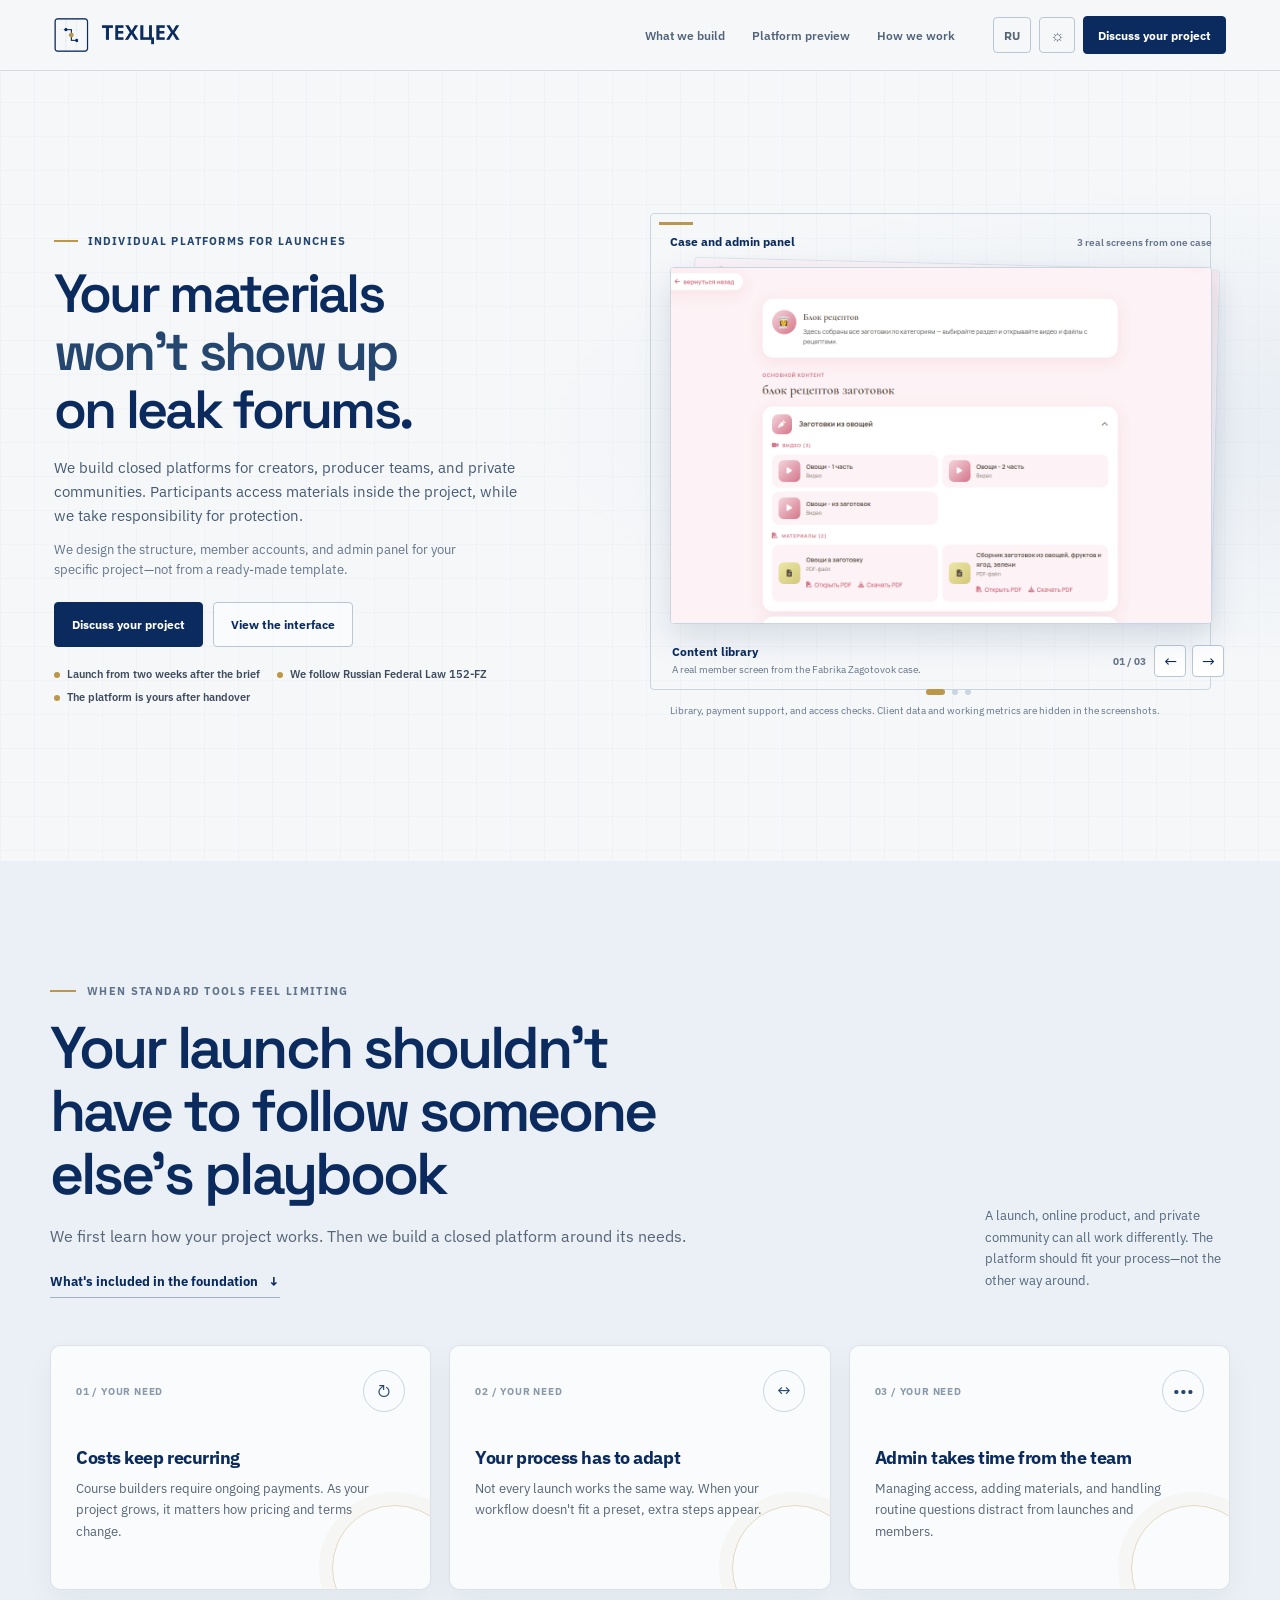
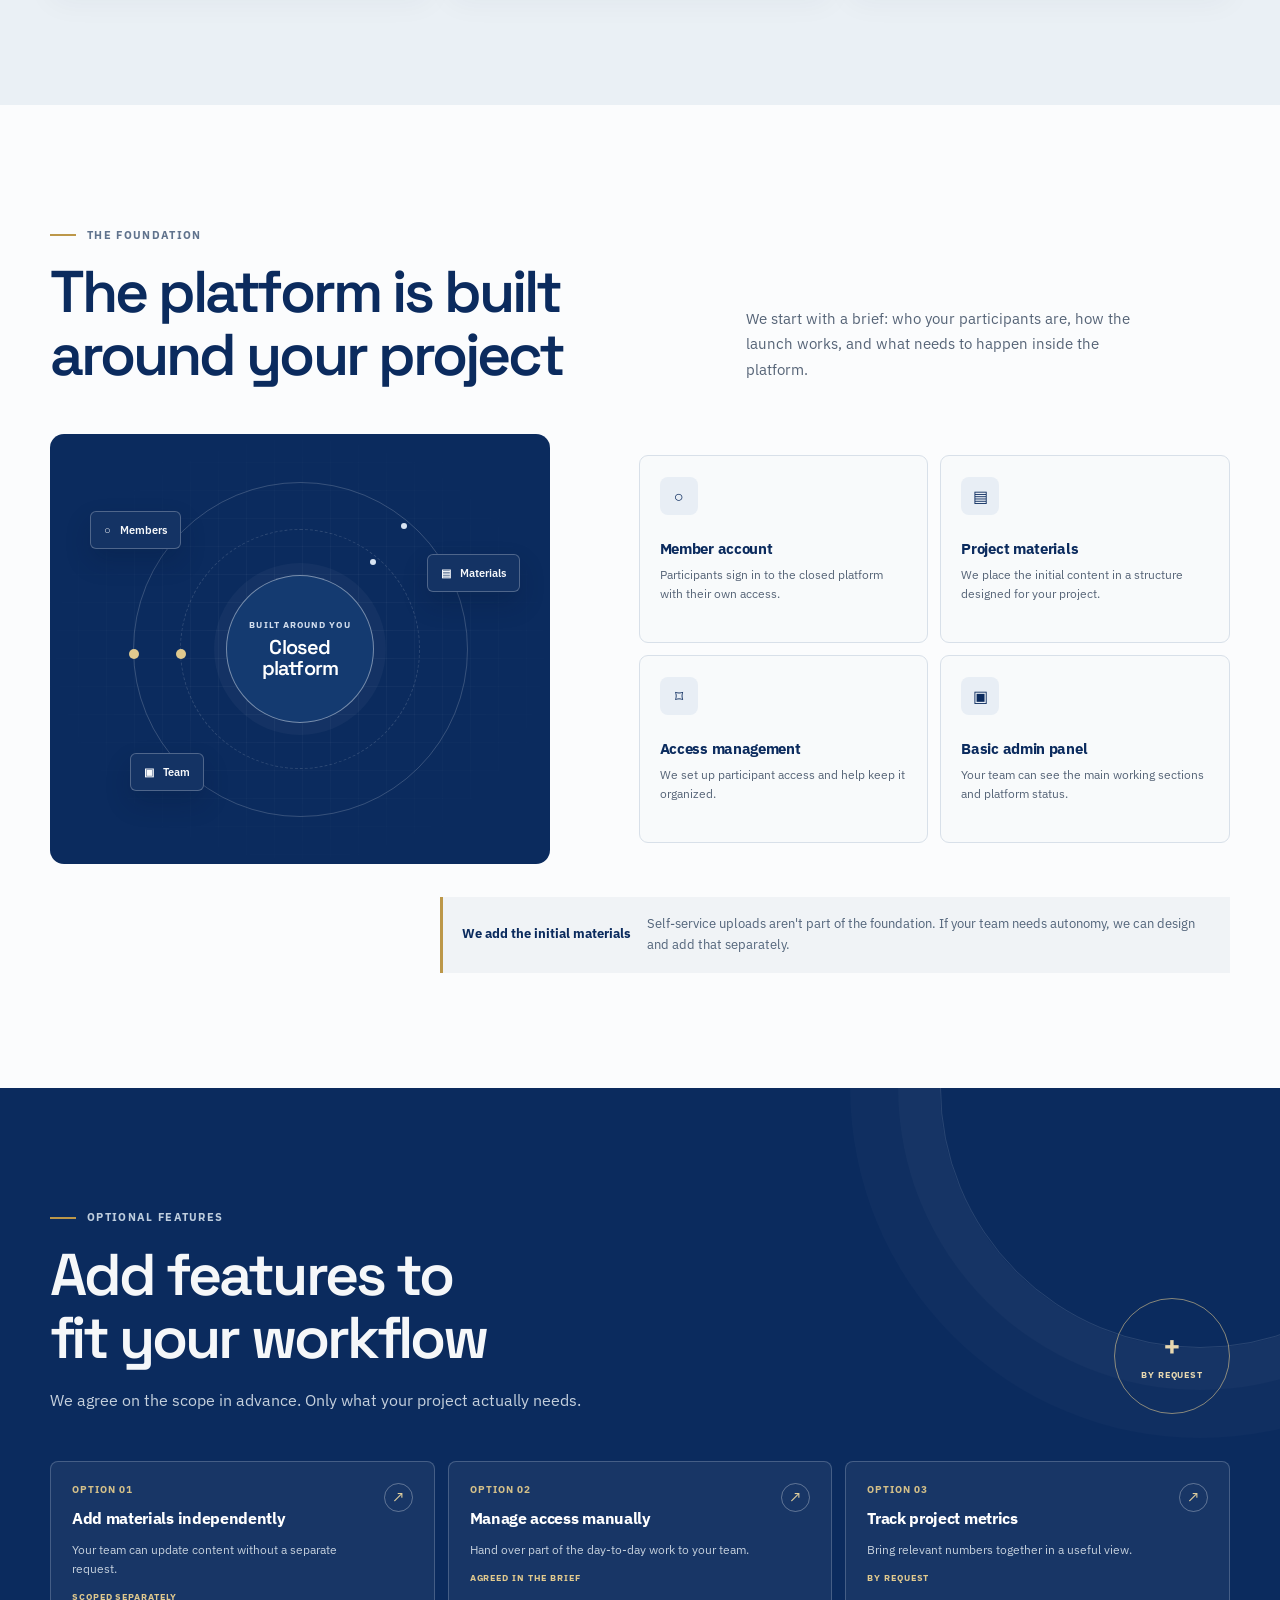
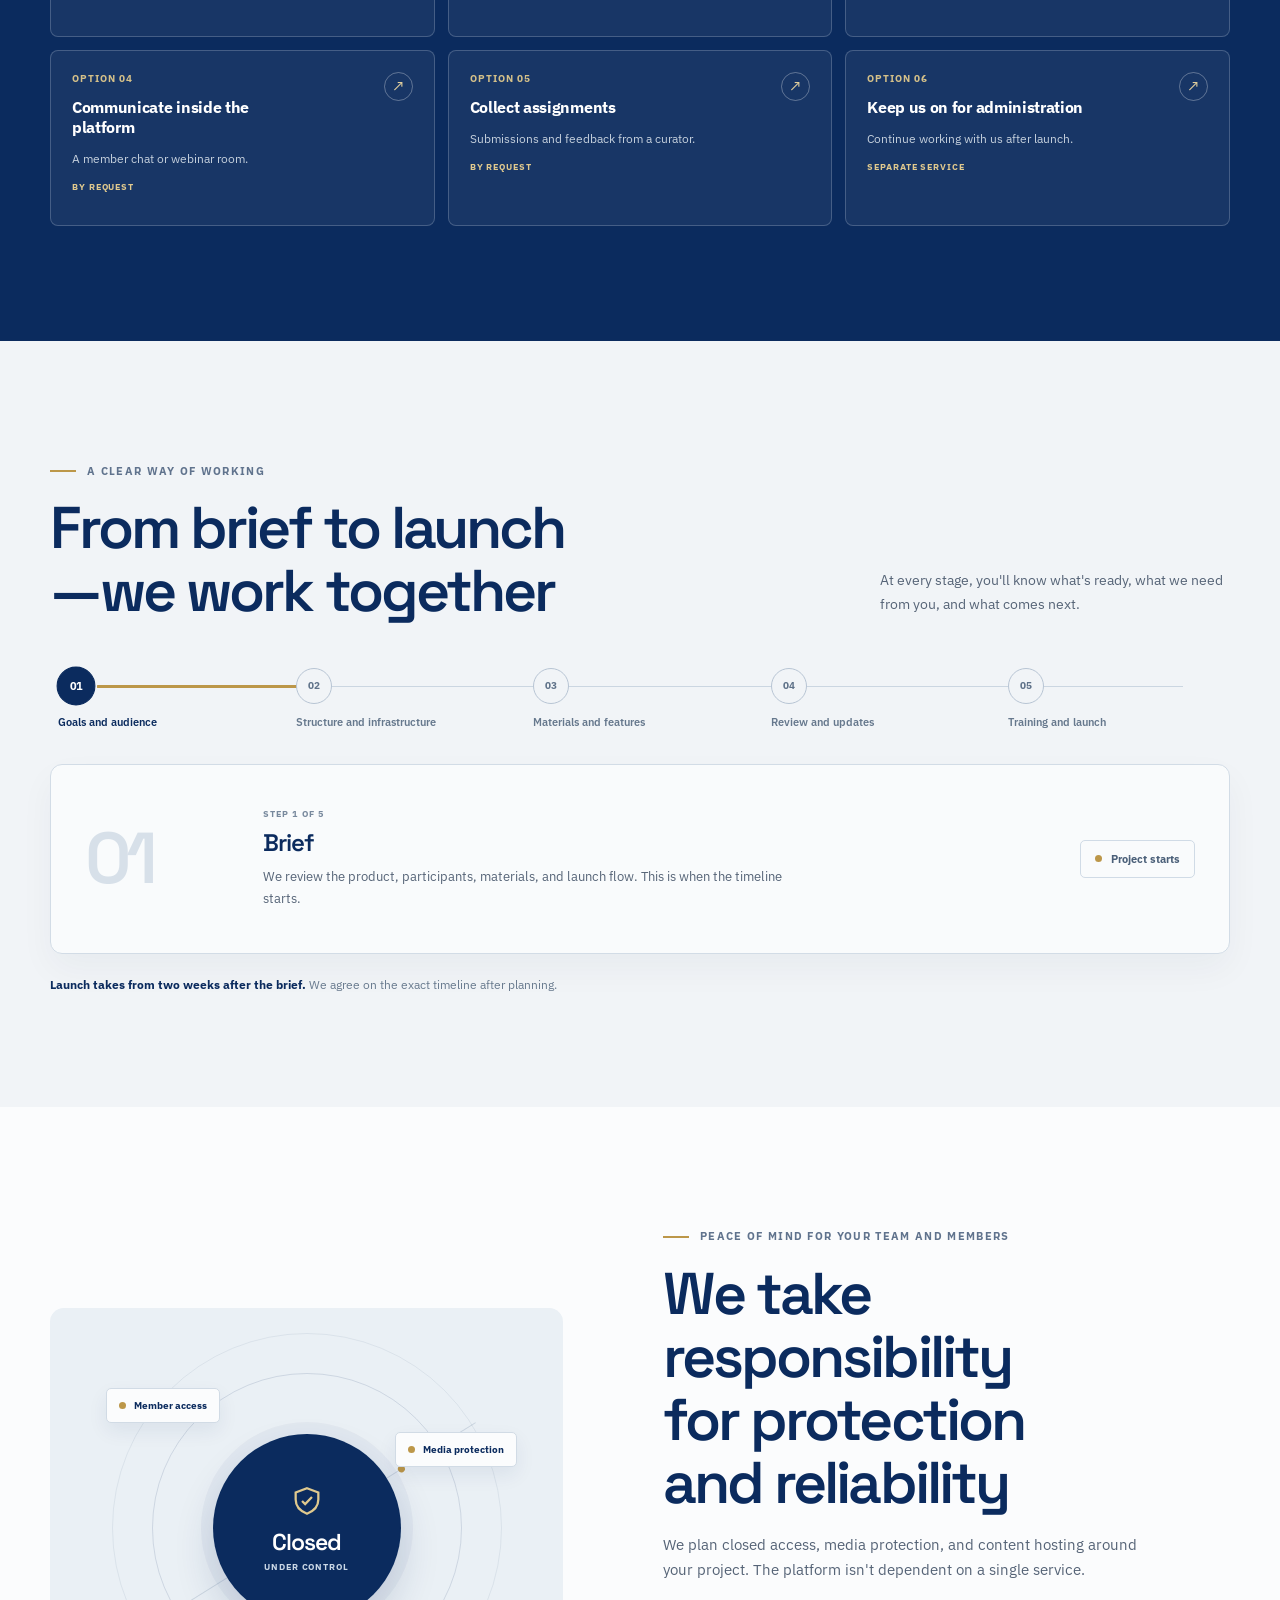
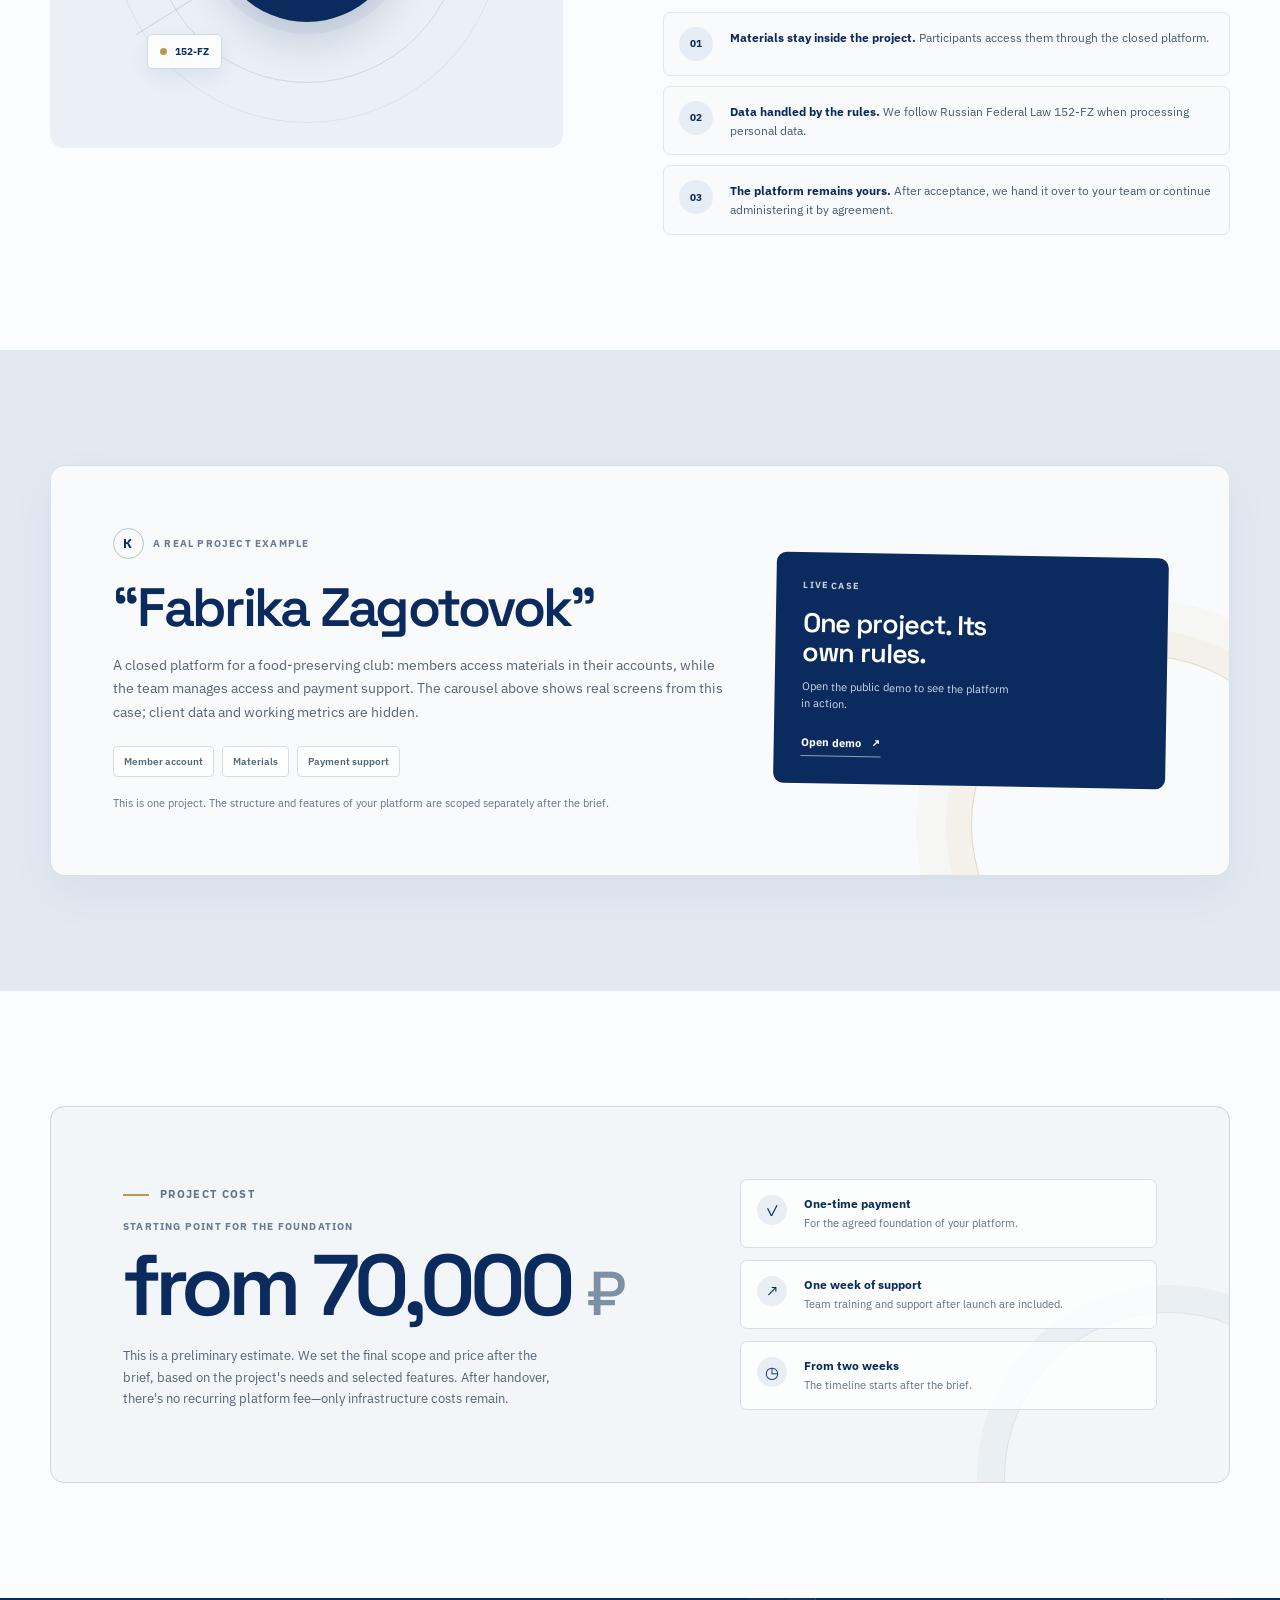
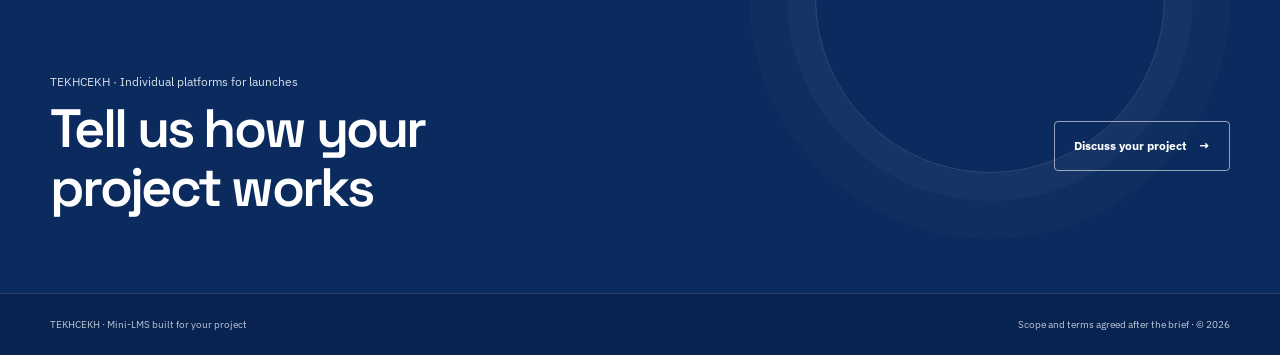
==== commit aea3207e: "Refresh mini-LMS site in Texcex brand" ====
--- a/index.en.html
+++ b/index.en.html
@@ -3,450 +3,161 @@
 <head>
   <meta charset="UTF-8">
   <meta name="viewport" content="width=device-width, initial-scale=1.0">
-  <title>Custom LMS for Your Project — TEKHCEKH</title>
-  <meta name="description" content="Custom learning platform development: sales site, member portal, content protection, automatic access delivery. More flexible than course builders, cheaper in the long run.">
-    <link rel="preconnect" href="https://fonts.googleapis.com">
+  <meta name="theme-color" content="#f5f7f9">
+  <title>Closed platforms for launches and communities — TEKHCEKH</title>
+  <meta name="description" content="We build individual closed platforms for creators, producer teams, and communities: member accounts, content, an admin panel, media protection, and compliance with Russian Federal Law 152-FZ.">
+  <meta property="og:type" content="website">
+  <meta property="og:title" content="Closed platforms for launches and communities — TEKHCEKH">
+  <meta property="og:description" content="An individual platform built around your project. Your materials won't show up on leak forums.">
+  <link rel="icon" type="image/svg+xml" href="images/favicon.svg">
+  <link rel="preconnect" href="https://fonts.googleapis.com">
   <link rel="preconnect" href="https://fonts.gstatic.com" crossorigin>
-  <link href="https://fonts.googleapis.com/css2?family=Inter:wght@400;500;600;700;800&display=swap" rel="stylesheet">
-  <link rel="stylesheet" href="css/styles.css">
+  <link rel="stylesheet" href="css/texcex-refresh.css">
 </head>
 <body>
+  <div class="lms-full-page">
+    <div class="lms-scroll-progress" aria-hidden="true"></div>
+    <header class="current-header">
+      <div class="current-container current-header__inner">
+        <a class="current-logo" href="#hero" aria-label="TEKHCEKH — home"><img src="images/texcex-logo-header.png" alt="ТЕХЦЕХ"></a>
+        <nav class="current-nav" aria-label="Main navigation">
+          <a href="#approach">What we build</a><a href="#platform-preview">Platform preview</a><a href="#process">How we work</a>
+        </nav>
+        <div class="current-controls">
+          <a class="current-lang" href="index.html" lang="ru" aria-label="Русская версия">RU</a>
+          <button class="current-theme" id="themeToggle" type="button" aria-label="Switch to dark theme" title="Color theme"><span class="current-theme__sun" aria-hidden="true">☼</span><span class="current-theme__moon" aria-hidden="true">☾</span></button>
+          <a class="current-header-cta" href="#contact">Discuss your project</a>
+        </div>
+      </div>
+    </header>
 
-  <!-- ============ HEADER ============ -->
-  <header class="site-header">
-    <div class="container header__inner">
-      <a href="#" class="header__logo">TEKHCEKH</a>
+    <main>
+      <section class="current-hero" id="hero" aria-labelledby="hero-title">
+        <div class="current-container current-hero__inner">
+          <div class="current-copy" id="approach">
+            <span class="current-eyebrow">Individual platforms for launches</span>
+            <h1 class="current-title" id="hero-title">Your materials <span class="current-title__accent">won't show up</span> on leak forums.</h1>
+            <p class="current-subtitle">We build closed platforms for creators, producer teams, and private communities. Participants access materials inside the project, while we take responsibility for protection.</p>
+            <p class="current-detail">We design the structure, member accounts, and admin panel for your specific project—not from a ready-made template.</p>
+            <div class="current-actions"><a class="current-button current-button--cta" href="#contact">Discuss your project</a><a class="current-button current-button--secondary" href="#platform-preview">View the interface</a></div>
+            <ul class="current-points" aria-label="Key terms"><li>Launch from two weeks after the brief</li><li>We follow Russian Federal Law 152-FZ</li><li>The platform is yours after handover</li></ul>
+          </div>
 
-      <nav class="header__nav">
-        <a href="#what-i-do">What I Do</a>
-        <a href="#comparison">Comparison</a>
-        <a href="#case">Case Study</a>
-        <a href="#process">How It Works</a>
-      </nav>
+          <figure class="current-visual" id="platform-preview">
+            <div class="current-visual-heading"><span>Case and admin panel</span><span class="current-project-count">3 real screens from one case</span></div>
+            <div class="ac-carousel" id="caseCarousel" role="region" aria-roledescription="carousel" aria-label="Real platform screens from the Fabrika Zagotovok case" tabindex="0">
+              <div class="ac-deck"><div class="ac-stack">
+                <div class="ac-card ac-peek" aria-hidden="true"><img id="carouselPeek" src="images/admin-payments-redacted.png" alt=""></div>
+                <div class="ac-card ac-active" id="carouselActive" role="group" aria-roledescription="slide" aria-label="1 of 3: Content library"><img id="carouselImage" src="images/fabrika-library.png" alt="Member library with videos and files for a food-preserving club"></div>
+              </div></div>
+              <div class="ac-caption"><div class="ac-caption-copy" aria-live="polite" aria-atomic="true"><strong id="carouselTitle">Content library</strong><p id="carouselDescription">A real member screen from the Fabrika Zagotovok case.</p></div>
+                <div class="ac-controls"><span class="ac-count" id="carouselCount">01 / 03</span><button class="ac-arrow" type="button" data-carousel-prev aria-label="Previous screen">←</button><button class="ac-arrow" type="button" data-carousel-next aria-label="Next screen">→</button></div>
+              </div>
+              <div class="ac-dots" role="group" aria-label="Choose a screen">
+                <button class="ac-dot" type="button" data-carousel-go="0" aria-label="Show screen: Content library" aria-pressed="true"></button>
+                <button class="ac-dot" type="button" data-carousel-go="1" aria-label="Show screen: Payment support" aria-pressed="false"></button>
+                <button class="ac-dot" type="button" data-carousel-go="2" aria-label="Show screen: Access check" aria-pressed="false"></button>
+              </div>
+            </div>
+            <figcaption class="current-case-note">Library, payment support, and access checks. Client data and working metrics are hidden in the screenshots.</figcaption>
+          </figure>
+        </div>
+      </section>
 
-      <div class="header__controls">
-        <!-- language switcher -->
-        <a href="index.html" class="header__lang" aria-label="Переключить на русский">RU</a>
-        <!-- theme switcher -->
-        <button type="button" class="header__theme" id="themeToggle" aria-label="Toggle theme">
-          <span class="theme-icon theme-icon--light">☀</span>
-          <span class="theme-icon theme-icon--dark">☾</span>
-        </button>
-      </div>
-    </div>
-  </header>
+      <section class="lms-section lms-problems" aria-labelledby="problems-title">
+        <div class="lms-container">
+          <div class="lms-problem-intro"><div class="lms-section-head" data-reveal>
+            <p class="lms-kicker">When standard tools feel limiting</p><h2 class="lms-heading" id="problems-title">Your launch shouldn't have to follow someone else's playbook</h2>
+            <p class="lms-lead">We first learn how your project works. Then we build a closed platform around its needs.</p><a class="lms-ink-link" href="#core">What's included in the foundation <span aria-hidden="true">↓</span></a>
+          </div><p class="lms-problem-aside" data-reveal>A launch, online product, and private community can all work differently. The platform should fit your process—not the other way around.</p></div>
+          <div class="lms-problem-grid">
+            <article class="lms-problem-card" data-reveal><div class="lms-problem-top"><span class="lms-problem-number">01 / YOUR NEED</span><span class="lms-problem-icon" aria-hidden="true">↻</span></div><h3>Costs keep recurring</h3><p>Course builders require ongoing payments. As your project grows, it matters how pricing and terms change.</p></article>
+            <article class="lms-problem-card" data-reveal><div class="lms-problem-top"><span class="lms-problem-number">02 / YOUR NEED</span><span class="lms-problem-icon" aria-hidden="true">↔</span></div><h3>Your process has to adapt</h3><p>Not every launch works the same way. When your workflow doesn't fit a preset, extra steps appear.</p></article>
+            <article class="lms-problem-card" data-reveal><div class="lms-problem-top"><span class="lms-problem-number">03 / YOUR NEED</span><span class="lms-problem-icon" aria-hidden="true">•••</span></div><h3>Admin takes time from the team</h3><p>Managing access, adding materials, and handling routine questions distract from launches and members.</p></article>
+          </div>
+        </div>
+      </section>
 
-  <main>
+      <section class="lms-section lms-tailored" id="core" aria-labelledby="core-title">
+        <div class="lms-container">
+          <div class="lms-tailored-head" data-reveal><div><p class="lms-kicker">The foundation</p><h2 class="lms-heading" id="core-title">The platform is built around your project</h2></div><p class="lms-lead">We start with a brief: who your participants are, how the launch works, and what needs to happen inside the platform.</p></div>
+          <div class="lms-core-showcase">
+            <div class="lms-orbit" data-reveal role="img" aria-label="Platform diagram: project, participants, materials, and team"><div class="lms-orbit-ring"></div><div class="lms-orbit-ring lms-orbit-ring--inner"></div><div class="lms-orbit-center"><span>Built around you</span><strong>Closed platform</strong></div><div class="lms-orbit-chip lms-orbit-chip--one"><span aria-hidden="true">○</span> Members</div><div class="lms-orbit-chip lms-orbit-chip--two"><span aria-hidden="true">▤</span> Materials</div><div class="lms-orbit-chip lms-orbit-chip--three"><span aria-hidden="true">▣</span> Team</div></div>
+            <div class="lms-core-list">
+              <article class="lms-core-card" data-reveal><span class="lms-core-card-icon" aria-hidden="true">○</span><h3>Member account</h3><p>Participants sign in to the closed platform with their own access.</p></article>
+              <article class="lms-core-card" data-reveal><span class="lms-core-card-icon" aria-hidden="true">▤</span><h3>Project materials</h3><p>We place the initial content in a structure designed for your project.</p></article>
+              <article class="lms-core-card" data-reveal><span class="lms-core-card-icon" aria-hidden="true">⌑</span><h3>Access management</h3><p>We set up participant access and help keep it organized.</p></article>
+              <article class="lms-core-card" data-reveal><span class="lms-core-card-icon" aria-hidden="true">▣</span><h3>Basic admin panel</h3><p>Your team can see the main working sections and platform status.</p></article>
+            </div>
+          </div>
+          <aside class="lms-base-note" data-reveal><strong>We add the initial materials</strong><span>Self-service uploads aren't part of the foundation. If your team needs autonomy, we can design and add that separately.</span></aside>
+        </div>
+      </section>
 
-        <!-- ============ 1. HERO ============ -->
-    <section class="hero" id="hero">
-      <div class="container hero__inner">
-        <div class="hero__content">
-          <span class="hero__eyebrow">Custom LMS development</span>
-          <h1 class="hero__title">
-            A custom LMS for your project — more flexible than course builders,
-            cheaper in the long run
-          </h1>
-          <p class="hero__subtitle">
-            I build learning platforms from scratch: a sales site, a member portal,
-            content protection, and automatic access delivery. Not a course builder —
-            a system that runs on your business logic, not the other way around.
-          </p>
-          <div class="hero__actions">
-            <a href="#contact" class="btn btn--cta btn--lg">Discuss your project</a>
-            <a href="#case" class="btn btn--secondary btn--lg">View case study</a>
+      <section class="lms-section lms-options" id="addons" aria-labelledby="addons-title">
+        <div class="lms-container">
+          <div class="lms-options-head"><div class="lms-section-head" data-reveal><p class="lms-kicker">Optional features</p><h2 class="lms-heading" id="addons-title">Add features to fit your workflow</h2><p class="lms-lead">We agree on the scope in advance. Only what your project actually needs.</p></div><div class="lms-addon-count" data-reveal aria-label="Options are scoped individually"><strong>+</strong><span>by request</span></div></div>
+          <div class="lms-addon-grid">
+            <article class="lms-addon" data-reveal><button class="lms-addon-button" type="button" aria-expanded="false" aria-controls="addon-materials"><span class="lms-addon-number">OPTION 01</span><span class="lms-addon-arrow" aria-hidden="true">↗</span><span class="lms-addon-title">Add materials independently</span><span class="lms-addon-summary">Your team can update content without a separate request.</span><span class="lms-addon-state">Scoped separately</span></button><div class="lms-addon-extra" id="addon-materials" hidden><p>If content changes often, we can design simple admin navigation and add self-service uploads.</p></div></article>
+            <article class="lms-addon" data-reveal><button class="lms-addon-button" type="button" aria-expanded="false" aria-controls="addon-access"><span class="lms-addon-number">OPTION 02</span><span class="lms-addon-arrow" aria-hidden="true">↗</span><span class="lms-addon-title">Manage access manually</span><span class="lms-addon-summary">Hand over part of the day-to-day work to your team.</span><span class="lms-addon-state">Agreed in the brief</span></button><div class="lms-addon-extra" id="addon-access" hidden><p>We define who can do what—for example, grant or change a participant's access.</p></div></article>
+            <article class="lms-addon" data-reveal><button class="lms-addon-button" type="button" aria-expanded="false" aria-controls="addon-analytics"><span class="lms-addon-number">OPTION 03</span><span class="lms-addon-arrow" aria-hidden="true">↗</span><span class="lms-addon-title">Track project metrics</span><span class="lms-addon-summary">Bring relevant numbers together in a useful view.</span><span class="lms-addon-state">By request</span></button><div class="lms-addon-extra" id="addon-analytics" hidden><p>We choose the metrics and dashboard format around the needs of your launch or community.</p></div></article>
+            <article class="lms-addon" data-reveal><button class="lms-addon-button" type="button" aria-expanded="false" aria-controls="addon-chat"><span class="lms-addon-number">OPTION 04</span><span class="lms-addon-arrow" aria-hidden="true">↗</span><span class="lms-addon-title">Communicate inside the platform</span><span class="lms-addon-summary">A member chat or webinar room.</span><span class="lms-addon-state">By request</span></button><div class="lms-addon-extra" id="addon-chat" hidden><p>We choose a format that fits your participants' journey and your team's work.</p></div></article>
+            <article class="lms-addon" data-reveal><button class="lms-addon-button" type="button" aria-expanded="false" aria-controls="addon-homework"><span class="lms-addon-number">OPTION 05</span><span class="lms-addon-arrow" aria-hidden="true">↗</span><span class="lms-addon-title">Collect assignments</span><span class="lms-addon-summary">Submissions and feedback from a curator.</span><span class="lms-addon-state">By request</span></button><div class="lms-addon-extra" id="addon-homework" hidden><p>We agree how participants submit work and how a curator reviews it and responds.</p></div></article>
+            <article class="lms-addon" data-reveal><button class="lms-addon-button" type="button" aria-expanded="false" aria-controls="addon-support"><span class="lms-addon-number">OPTION 06</span><span class="lms-addon-arrow" aria-hidden="true">↗</span><span class="lms-addon-title">Keep us on for administration</span><span class="lms-addon-summary">Continue working with us after launch.</span><span class="lms-addon-state">Separate service</span></button><div class="lms-addon-extra" id="addon-support" hidden><p>By agreement, we can add new materials and help your team with ongoing platform tasks.</p></div></article>
           </div>
-          <ul class="hero__points">
-            <li>Production experience, not a prototype</li>
-            <li>Payments with failover</li>
-            <li>Video and content protection</li>
-          </ul>
         </div>
+      </section>
 
-        <div class="hero__visual" aria-hidden="true">
-          <div class="hero__mockup">
-            <div class="hero__mockup-bar">
-              <span></span><span></span><span></span>
-            </div>
-            <div class="hero__mockup-body">
-              <div class="hero__mockup-line hero__mockup-line--wide"></div>
-              <div class="hero__mockup-line"></div>
-              <div class="hero__mockup-line hero__mockup-line--short"></div>
-              <div class="hero__mockup-cards">
-                <div class="hero__mockup-card"></div>
-                <div class="hero__mockup-card"></div>
-                <div class="hero__mockup-card"></div>
-              </div>
+      <section class="lms-section lms-process" id="process" aria-labelledby="process-title">
+        <div class="lms-container">
+          <div class="lms-process-head"><div class="lms-section-head" data-reveal><p class="lms-kicker">A clear way of working</p><h2 class="lms-heading" id="process-title">From brief to launch—we work together</h2></div><p class="lms-lead" data-reveal>At every stage, you'll know what's ready, what we need from you, and what comes next.</p></div>
+          <div class="lms-process-tabs" role="group" aria-label="Platform project stages" data-reveal><span class="lms-process-fill" aria-hidden="true" style="transform:scaleX(.2)"></span>
+            <button class="lms-process-tab" type="button" data-step="0" aria-pressed="true"><span class="lms-process-tab-dot">01</span><span class="lms-process-tab-label">Goals and audience</span></button>
+            <button class="lms-process-tab" type="button" data-step="1" aria-pressed="false"><span class="lms-process-tab-dot">02</span><span class="lms-process-tab-label">Structure and infrastructure</span></button>
+            <button class="lms-process-tab" type="button" data-step="2" aria-pressed="false"><span class="lms-process-tab-dot">03</span><span class="lms-process-tab-label">Materials and features</span></button>
+            <button class="lms-process-tab" type="button" data-step="3" aria-pressed="false"><span class="lms-process-tab-dot">04</span><span class="lms-process-tab-label">Review and updates</span></button>
+            <button class="lms-process-tab" type="button" data-step="4" aria-pressed="false"><span class="lms-process-tab-dot">05</span><span class="lms-process-tab-label">Training and launch</span></button>
+          </div>
+          <div class="lms-process-panel is-visible" aria-live="polite" data-reveal><span class="lms-process-panel-number" id="processNumber">01</span><div class="lms-process-panel-copy"><span id="processIndex">Step 1 of 5</span><h3 id="processTitle">Brief</h3><p id="processBody">We review the product, participants, materials, and launch flow. This is when the timeline starts.</p></div><span class="lms-process-chip" id="processChip">Project starts</span></div>
+          <p class="lms-timing" data-reveal><strong>Launch takes from two weeks after the brief.</strong> We agree on the exact timeline after planning.</p>
+        </div>
+      </section>
+
+      <section class="lms-section lms-safety" aria-labelledby="safety-title">
+        <div class="lms-container lms-safety-layout">
+          <div class="lms-safety-art" data-reveal role="img" aria-label="Protection for access, media, and personal data"><div class="lms-safety-orbit"></div><div class="lms-safety-seal"><svg viewBox="0 0 24 24" aria-hidden="true"><path d="M12 3 20 6v5c0 5-3.5 8.3-8 10-4.5-1.7-8-5-8-10V6z"></path><path d="m8.5 12 2.2 2.2 4.8-5"></path></svg><strong>Closed</strong><span>Under control</span></div><span class="lms-safety-tag lms-safety-tag--one">Member access</span><span class="lms-safety-tag lms-safety-tag--two">Media protection</span><span class="lms-safety-tag lms-safety-tag--three">152-FZ</span></div>
+          <div class="lms-safety-copy" data-reveal><p class="lms-kicker">Peace of mind for your team and members</p><h2 class="lms-heading" id="safety-title">We take responsibility for protection and reliability</h2><p class="lms-lead">We plan closed access, media protection, and content hosting around your project. The platform isn't dependent on a single service.</p>
+            <div class="lms-safety-points">
+              <div class="lms-safety-point"><span class="lms-safety-point-number">01</span><p><strong>Materials stay inside the project.</strong> Participants access them through the closed platform.</p></div>
+              <div class="lms-safety-point"><span class="lms-safety-point-number">02</span><p><strong>Data handled by the rules.</strong> We follow Russian Federal Law 152-FZ when processing personal data.</p></div>
+              <div class="lms-safety-point"><span class="lms-safety-point-number">03</span><p><strong>The platform remains yours.</strong> After acceptance, we hand it over to your team or continue administering it by agreement.</p></div>
             </div>
           </div>
         </div>
-      </div>
-    </section>
+      </section>
 
-        <!-- ============ 2. PROBLEM ============ -->
-    <section class="problem" id="problem">
-      <div class="container">
-        <div class="section-head text-center">
-          <h2 class="section-title">Why course builders don't always work</h2>
-          <p class="section-lead">
-            GetCourse, Teachable, Kajabi and similar platforms solve one task: launching
-            courses fast. But they come with a cost you keep paying.
-          </p>
-        </div>
+      <section class="lms-section lms-case" aria-labelledby="case-title">
+        <div class="lms-container"><div class="lms-case-card" data-reveal>
+          <div class="lms-case-copy"><span class="lms-case-stamp">A real project example</span><h2 class="lms-case-title" id="case-title">“Fabrika Zagotovok”</h2><p>A closed platform for a food-preserving club: members access materials in their accounts, while the team manages access and payment support. The carousel above shows real screens from this case; client data and working metrics are hidden.</p><div class="lms-case-tags" aria-label="What the case includes"><span>Member account</span><span>Materials</span><span>Payment support</span></div><p class="lms-case-caption">This is one project. The structure and features of your platform are scoped separately after the brief.</p></div>
+          <aside class="lms-case-side"><span>Live case</span><strong>One project. Its own rules.</strong><p>Open the public demo to see the platform in action.</p><a class="lms-case-link" href="https://platform-clubfabrika3.ru/" target="_blank" rel="noopener noreferrer">Open demo <span aria-hidden="true">↗</span></a></aside>
+        </div></div>
+      </section>
 
-        <div class="problem__grid">
-          <article class="problem__card">
-            <div class="problem__icon" aria-hidden="true">%</div>
-            <h3>A cut of every sale</h3>
-            <p>The more successful your project, the more you hand over to the platform — for something you could own yourself.</p>
-          </article>
+      <section class="lms-section lms-cost" id="contact" aria-labelledby="cost-title">
+        <div class="lms-container"><div class="lms-cost-panel" data-reveal>
+          <div class="lms-cost-main"><p class="lms-kicker">Project cost</p><p class="lms-price-label">Starting point for the foundation</p><h2 class="lms-price" id="cost-title">from 70,000 <span>₽</span></h2><p class="lms-price-note">This is a preliminary estimate. We set the final scope and price after the brief, based on the project's needs and selected features. After handover, there's no recurring platform fee—only infrastructure costs remain.</p></div>
+          <div class="lms-cost-details">
+            <div class="lms-cost-detail"><span class="lms-cost-detail-mark" aria-hidden="true">✓</span><div><strong>One-time payment</strong><p>For the agreed foundation of your platform.</p></div></div>
+            <div class="lms-cost-detail"><span class="lms-cost-detail-mark" aria-hidden="true">↗</span><div><strong>One week of support</strong><p>Team training and support after launch are included.</p></div></div>
+            <div class="lms-cost-detail"><span class="lms-cost-detail-mark" aria-hidden="true">◷</span><div><strong>From two weeks</strong><p>The timeline starts after the brief.</p></div></div>
+          </div>
+        </div></div>
+      </section>
 
-          <article class="problem__card">
-            <div class="problem__icon" aria-hidden="true">⚙</div>
-            <h3>Limited logic</h3>
-            <p>Custom tiers, non-standard access scenarios, specific integrations — everything hits "that's not supported."</p>
-          </article>
-
-          <article class="problem__card">
-            <div class="problem__icon" aria-hidden="true">🔒</div>
-            <h3>Weak content protection</h3>
-            <p>Videos and materials leak, and you can't stop it.</p>
-          </article>
-
-          <article class="problem__card">
-            <div class="problem__icon" aria-hidden="true">⛓</div>
-            <h3>Dependency</h3>
-            <p>Your customers, payments and content live in someone else's ecosystem. Terms change — you adapt.</p>
-          </article>
-        </div>
-
-        <p class="problem__closing">
-          If your project has outgrown the builder, it's time to own the platform instead of renting it.
-        </p>
-      </div>
-    </section>
-
-        <!-- ============ 3. WHAT I DO ============ -->
-    <section class="services" id="what-i-do">
-      <div class="container">
-        <div class="section-head text-center">
-          <h2 class="section-title">A platform that covers the entire customer journey</h2>
-          <p class="section-lead">
-            From the first sale to repeat purchases — all in one system that belongs to you.
-          </p>
-        </div>
-
-        <div class="services__grid">
-          <article class="service-card">
-            <div class="service-card__icon" aria-hidden="true">
-              <svg viewBox="0 0 24 24" fill="none" stroke="currentColor" stroke-width="1.8" stroke-linecap="round" stroke-linejoin="round"><rect x="2" y="5" width="20" height="14" rx="2"/><path d="M2 10h20"/><path d="M6 15h4"/></svg>
-            </div>
-            <h3>Sales site + payments</h3>
-            <p>Pricing pages, payment processing, automatic access delivery right after checkout. One or two payment gateways — so sales don't stop if something goes wrong.</p>
-          </article>
-
-          <article class="service-card">
-            <div class="service-card__icon" aria-hidden="true">
-              <svg viewBox="0 0 24 24" fill="none" stroke="currentColor" stroke-width="1.8" stroke-linecap="round" stroke-linejoin="round"><circle cx="12" cy="8" r="4"/><path d="M4 21c0-4 3.6-7 8-7s8 3 8 7"/></svg>
-            </div>
-            <h3>Member portal</h3>
-            <p>Customers see their plan, access expiry and the content catalog: video, PDF, text. Works well on desktop and mobile.</p>
-          </article>
-
-          <article class="service-card">
-            <div class="service-card__icon" aria-hidden="true">
-              <svg viewBox="0 0 24 24" fill="none" stroke="currentColor" stroke-width="1.8" stroke-linecap="round" stroke-linejoin="round"><rect x="4" y="10" width="16" height="11" rx="2"/><path d="M8 10V7a4 4 0 0 1 8 0v3"/></svg>
-            </div>
-            <h3>Content protection</h3>
-            <p>Video is protected from downloading and tied to the user's session. Materials can't simply be "taken" and resold.</p>
-          </article>
-
-          <article class="service-card">
-            <div class="service-card__icon" aria-hidden="true">
-              <svg viewBox="0 0 24 24" fill="none" stroke="currentColor" stroke-width="1.8" stroke-linecap="round" stroke-linejoin="round"><path d="M13 2 4 14h7l-1 8 9-12h-7l1-8z"/></svg>
-            </div>
-            <h3>Access automation</h3>
-            <p>Payment confirmed — access granted. No manual work, no risk of a customer paying and getting nothing.</p>
-          </article>
-
-          <article class="service-card">
-            <div class="service-card__icon" aria-hidden="true">
-              <svg viewBox="0 0 24 24" fill="none" stroke="currentColor" stroke-width="1.8" stroke-linecap="round" stroke-linejoin="round"><rect x="3" y="4" width="18" height="16" rx="2"/><path d="M3 9h18"/><path d="M9 9v11"/></svg>
-            </div>
-            <h3>Admin panel</h3>
-            <p>Payments, user statuses, granting and revoking access, key metrics — all in one place.</p>
-          </article>
-
-          <article class="service-card">
-            <div class="service-card__icon" aria-hidden="true">
-              <svg viewBox="0 0 24 24" fill="none" stroke="currentColor" stroke-width="1.8" stroke-linecap="round" stroke-linejoin="round"><path d="M21 12a9 9 0 1 1-3-6.7"/><path d="M21 3v6h-6"/></svg>
-            </div>
-            <h3>Post-launch support</h3>
-            <p>The platform isn't "delivered and forgotten": I monitor stability, fix issues, and develop it as the project grows.</p>
-          </article>
-        </div>
-      </div>
-    </section>
-
-        <!-- ============ 4. COMPARISON / ECONOMICS ============ -->
-    <section class="comparison" id="comparison">
-      <div class="container">
-        <div class="section-head text-center">
-          <h2 class="section-title">The economics of the decision</h2>
-          <p class="section-lead">
-            A builder is cheap at the start — and expensive over time.
-            A custom LMS is a one-time investment in an asset you own.
-          </p>
-        </div>
-
-        <div class="comparison__table-wrap">
-          <table class="comparison__table">
-            <thead>
-              <tr>
-                <th scope="col"></th>
-                <th scope="col">Course builder</th>
-                <th scope="col" class="comparison__col--custom">Custom LMS</th>
-              </tr>
-            </thead>
-            <tbody>
-              <tr>
-                <th scope="row">Sales commission</th>
-                <td>Yes, ongoing</td>
-                <td class="comparison__col--custom">None — the platform is yours</td>
-              </tr>
-              <tr>
-                <th scope="row">Logic and tiers</th>
-                <td>Within the platform's template</td>
-                <td class="comparison__col--custom">Built around your project</td>
-              </tr>
-              <tr>
-                <th scope="row">Content protection</th>
-                <td>Basic</td>
-                <td class="comparison__col--custom">Full</td>
-              </tr>
-              <tr>
-                <th scope="row">Ownership</th>
-                <td>Rental</td>
-                <td class="comparison__col--custom">An asset on your server</td>
-              </tr>
-              <tr>
-                <th scope="row">Project growth</th>
-                <td>Grows your cost too</td>
-                <td class="comparison__col--custom">Grows only your revenue</td>
-              </tr>
-            </tbody>
-          </table>
-        </div>
-
-        <div class="comparison__note">
-          <p>
-            A ready-made custom LMS from Russian studios costs ₽600,000–1,500,000
-            (internationally, $40,000+). That sounds like a lot — until you compare it
-            with what a project hands over to a builder over years of operation.
-            Over a 2–3 year horizon, a custom platform pays for itself and then works only for you.
-          </p>
-        </div>
-      </div>
-    </section>
-
-        <!-- ============ 5. CASE STUDY ============ -->
-    <section class="case" id="case">
-      <div class="container">
-        <div class="section-head text-center">
-          <h2 class="section-title">How it works in production</h2>
-          <p class="section-lead">
-            "Fabrika Zagotovok" is a culinary club for which I built the combination of
-            a sales site and a closed learning platform. This isn't a prototype — it runs
-            with real people and real payments.
-          </p>
-        </div>
-
-        <div class="case__layout">
-          <div class="case__info">
-            <h3 class="case__subtitle">What was built</h3>
-            <ul class="case__list">
-              <li>Two tiers: the basic one leads to a private Telegram club, the premium one to the web platform.</li>
-              <li>Payments through a primary and a backup gateway — if one is down, sales continue.</li>
-              <li>Automatic access delivery after payment, with duplicate-payment protection.</li>
-              <li>A member portal with a content catalog: video, PDF collections, text.</li>
-              <li>Session-bound protected video.</li>
-              <li>An admin panel: payments, access, metrics.</li>
-            </ul>
-
-            <div class="case__tags">
-              <span class="tag">Production</span>
-              <span class="tag">Payments with failover</span>
-              <span class="tag">Video protection</span>
-              <span class="tag">Roles &amp; access</span>
-            </div>
-          </div>
-
-          <div class="case__gallery">
-            <!-- placeholders: replace with real screenshots -->
-            <figure class="case__shot case__shot--wide">
-              <div class="case__shot-placeholder">
-                <span>Screenshot: homepage</span>
-              </div>
-              <figcaption>Sales site</figcaption>
-            </figure>
-
-            <figure class="case__shot">
-              <div class="case__shot-placeholder">
-                <span>Screenshot: member portal</span>
-              </div>
-              <figcaption>Member portal</figcaption>
-            </figure>
-
-            <figure class="case__shot">
-              <div class="case__shot-placeholder">
-                <span>Screenshot: admin panel</span>
-              </div>
-              <figcaption>Admin panel</figcaption>
-            </figure>
-
-            <figure class="case__shot case__shot--wide">
-              <div class="case__shot-placeholder">
-                <span>Screenshot: mobile version</span>
-              </div>
-              <figcaption>Mobile version</figcaption>
-            </figure>
-          </div>
-        </div>
-      </div>
-    </section>
-
-        <!-- ============ 6. PROCESS ============ -->
-    <section class="process" id="process">
-      <div class="container">
-        <div class="section-head text-center">
-          <h2 class="section-title">From idea to launch</h2>
-          <p class="section-lead">
-            A clear process without surprises — you know what's happening at every stage.
-          </p>
-        </div>
-
-        <ol class="process__steps">
-          <li class="process__step">
-            <span class="process__num">01</span>
-            <div class="process__body">
-              <h3>We discuss the project</h3>
-              <p>Tiers, audience, content, payments — what's needed and how it works in your model.</p>
-            </div>
-          </li>
-          <li class="process__step">
-            <span class="process__num">02</span>
-            <div class="process__body">
-              <h3>I design</h3>
-              <p>Page structure, access scenarios, payment flow.</p>
-            </div>
-          </li>
-          <li class="process__step">
-            <span class="process__num">03</span>
-            <div class="process__body">
-              <h3>I build</h3>
-              <p>Sales site, portal, admin panel, integrations.</p>
-            </div>
-          </li>
-          <li class="process__step">
-            <span class="process__num">04</span>
-            <div class="process__body">
-              <h3>We launch</h3>
-              <p>We test payments and access, then go to production.</p>
-            </div>
-          </li>
-          <li class="process__step">
-            <span class="process__num">05</span>
-            <div class="process__body">
-              <h3>I support</h3>
-              <p>The platform lives and grows with the project.</p>
-            </div>
-          </li>
-        </ol>
-      </div>
-    </section>
-
-        <!-- ============ 7. SCOPE BOUNDARIES ============ -->
-    <section class="boundaries" id="boundaries">
-      <div class="container">
-        <div class="section-head text-center">
-          <h2 class="section-title">What's not included</h2>
-          <p class="section-lead">
-            To avoid surprises — this is not a course builder.
-          </p>
-        </div>
-
-        <div class="boundaries__box">
-          <ul class="boundaries__list">
-            <li>No built-in course editor</li>
-            <li>No built-in tests or exams</li>
-            <li>No certificates</li>
-            <li>No complex progress tracking</li>
-          </ul>
-          <p class="boundaries__note">
-            If you need those, we discuss them separately.
-            What is included is built for your project and belongs to you.
-          </p>
-        </div>
-      </div>
-    </section>
-
-        <!-- ============ 8. CTA + FORM ============ -->
-    <section class="cta" id="contact">
-      <div class="container">
-        <div class="cta__box">
-          <div class="cta__content">
-            <h2 class="cta__title">Shall we discuss your project?</h2>
-            <p class="cta__text">
-              Tell me a bit about the task — I'll get in touch to discuss details,
-              timelines and cost. No obligations.
-            </p>
-          </div>
-
-          <form class="cta__form" id="contactForm" novalidate>
-            <div class="form-field">
-              <label for="name">Name</label>
-              <input type="text" id="name" name="name" placeholder="What should I call you" required autocomplete="name">
-            </div>
-
-            <div class="form-field">
-              <label for="contact">Contact</label>
-              <input type="text" id="contact" name="contact" placeholder="Telegram, phone or email" required autocomplete="off">
-            </div>
-
-            <div class="form-field">
-              <label for="message">Briefly about the project</label>
-              <textarea id="message" name="message" placeholder="What the project is, the task, what already exists" rows="4"></textarea>
-            </div>
-
-            <button type="submit" class="btn btn--cta btn--lg cta__submit">Send</button>
-
-            <p class="cta__form-note" id="formNote" role="status" aria-live="polite"></p>
-          </form>
-        </div>
-
-        <p class="cta__signature">TEKHCEKH</p>
-      </div>
-    </section>
-
-  </main>
-
-    <!-- ============ FOOTER ============ -->
-  <footer class="site-footer">
-    <div class="container footer__inner">
-      <div class="footer__brand-col">
-        <span class="footer__brand">TEKHCEKH</span>
-        <span class="footer__tagline">Custom LMS for your project</span>
-      </div>
-      <nav class="footer__nav" aria-label="Футер">
-        <a href="#what-i-do">What I Do</a>
-        <a href="#comparison">Comparison</a>
-        <a href="#case">Case Study</a>
-        <a href="#contact">Discuss your project</a>
-      </nav>
-      <span class="footer__copy">© <span id="year"></span></span>
-    </div>
-  </footer>
-
-  <script src="js/script.js"></script>
+      <section class="lms-bottom-cta" aria-label="Discuss your project"><div class="lms-container lms-bottom-inner"><div data-reveal><p>TEKHCEKH · Individual platforms for launches</p><h2>Tell us how your project works</h2></div><a class="lms-bottom-link" href="#contact" data-reveal>Discuss your project <span aria-hidden="true">→</span></a></div></section>
+    </main>
+    <footer class="lms-footer"><div class="lms-container lms-footer-inner"><span>TEKHCEKH · Mini-LMS built for your project</span><span>Scope and terms agreed after the brief · © <span id="year"></span></span></div></footer>
+  </div>
+  <script src="js/script.js" defer></script>
 </body>
-</html>+</html>
--- a/css/texcex-refresh.css
+++ b/css/texcex-refresh.css
@@ -0,0 +1,842 @@
+@import url("https://fonts.googleapis.com/css2?family=IBM+Plex+Sans:wght@400;500;600;700&family=Space+Grotesk:wght@500;600;700&display=swap");
+
+:root {
+  color-scheme: light;
+  --ink: #0b2b5e;
+  --ink-deep: #08234f;
+  --ink-soft: #24466f;
+  --copy: #566477;
+  --paper: #f5f7f9;
+  --white: #fbfcfd;
+  --bluewash: #eaf0f5;
+  --line: #d8e0e9;
+  --line-strong: #b9c6d5;
+  --gold: #bc9749;
+  --gold-light: #e0c98e;
+  --body-font: "IBM Plex Sans", "Segoe UI", sans-serif;
+  --display-font: "Space Grotesk", "IBM Plex Sans", sans-serif;
+}
+
+*,
+*::before,
+*::after { box-sizing: border-box; }
+
+html {
+  scroll-behavior: smooth;
+  scroll-padding-top: 84px;
+}
+
+body {
+  margin: 0;
+  color: var(--ink);
+  background: var(--paper);
+  font-family: var(--body-font);
+  -webkit-font-smoothing: antialiased;
+}
+
+img { display: block; max-width: 100%; }
+a { color: inherit; text-decoration: none; }
+button { color: inherit; font: inherit; }
+
+a:focus-visible,
+button:focus-visible {
+  outline: 3px solid rgba(188, 151, 73, .75);
+  outline-offset: 4px;
+}
+
+.lms-full-page {
+  position: relative;
+  overflow-x: clip;
+  isolation: isolate;
+  background:
+    linear-gradient(rgba(11, 43, 94, .018) 1px, transparent 1px),
+    linear-gradient(90deg, rgba(11, 43, 94, .018) 1px, transparent 1px),
+    var(--paper);
+  background-size: 34px 34px, 34px 34px, auto;
+  color: var(--ink);
+}
+
+.lms-scroll-progress {
+  position: fixed;
+  z-index: 100;
+  top: 0;
+  left: 0;
+  width: 100%;
+  height: 3px;
+  pointer-events: none;
+}
+
+.lms-scroll-progress::after {
+  display: block;
+  width: 100%;
+  height: 100%;
+  content: "";
+  background: var(--gold);
+  transform: scaleX(var(--page-progress, 0));
+  transform-origin: left center;
+}
+
+.lms-container {
+  width: min(100% - 48px, 1180px);
+  margin-inline: auto;
+}
+
+.lms-section {
+  position: relative;
+  padding: clamp(76px, 9vw, 126px) 24px;
+}
+
+.lms-section-head { max-width: 760px; margin-bottom: 48px; }
+
+.lms-kicker {
+  display: inline-flex;
+  align-items: center;
+  gap: 11px;
+  margin: 0 0 17px;
+  color: #60738d;
+  font-size: 11px;
+  font-weight: 700;
+  letter-spacing: .12em;
+  line-height: 1.4;
+  text-transform: uppercase;
+}
+
+.lms-kicker::before {
+  width: 26px;
+  height: 2px;
+  flex: 0 0 auto;
+  background: var(--gold);
+  content: "";
+}
+
+.lms-heading {
+  max-width: 790px;
+  margin: 0;
+  color: var(--ink);
+  font-family: var(--display-font);
+  font-size: clamp(36px, 4.6vw, 60px);
+  font-weight: 600;
+  letter-spacing: -.05em;
+  line-height: 1.07;
+  text-wrap: balance;
+}
+
+.lms-lead {
+  max-width: 640px;
+  margin: 18px 0 0;
+  color: var(--copy);
+  font-size: 16px;
+  line-height: 1.7;
+}
+
+.lms-ink-link {
+  display: inline-flex;
+  align-items: center;
+  gap: 10px;
+  margin-top: 23px;
+  padding-bottom: 7px;
+  border-bottom: 1px solid #a5b3c3;
+  color: var(--ink);
+  font-size: 13px;
+  font-weight: 700;
+}
+
+.lms-ink-link span { transition: transform .2s ease; }
+.lms-ink-link:hover span { transform: translateY(3px); }
+
+/* Header and hero */
+.current-header {
+  position: sticky;
+  z-index: 20;
+  top: 0;
+  border-bottom: 1px solid rgba(11, 43, 94, .14);
+  background: rgba(245, 247, 249, .94);
+  backdrop-filter: blur(12px);
+}
+
+.current-container {
+  width: min(100%, 1360px);
+  margin-inline: auto;
+  padding-inline: clamp(22px, 4.2vw, 64px);
+}
+
+.current-header__inner {
+  display: flex;
+  min-height: 70px;
+  align-items: center;
+  gap: clamp(20px, 3vw, 44px);
+}
+
+.current-logo {
+  display: block;
+  width: 150px;
+  height: 34px;
+  flex: 0 0 auto;
+}
+
+.current-logo img { width: 100%; height: 100%; object-fit: contain; object-position: left center; }
+
+.current-nav {
+  display: flex;
+  align-items: center;
+  gap: clamp(15px, 2.1vw, 30px);
+  margin-left: auto;
+}
+
+.current-nav a {
+  color: #52647a;
+  font-size: 12px;
+  font-weight: 600;
+  white-space: nowrap;
+  transition: color .18s ease;
+}
+
+.current-nav a:hover { color: var(--ink); }
+.current-controls { display: flex; align-items: center; gap: 8px; }
+
+.current-lang {
+  display: inline-flex;
+  min-width: 38px;
+  min-height: 36px;
+  align-items: center;
+  justify-content: center;
+  padding-inline: 9px;
+  border: 1px solid var(--line-strong);
+  border-radius: 4px;
+  color: var(--copy);
+  font-size: 12px;
+  font-weight: 700;
+}
+
+.current-theme {
+  display: grid;
+  width: 36px;
+  height: 36px;
+  place-items: center;
+  padding: 0;
+  border: 1px solid var(--line-strong);
+  border-radius: 4px;
+  background: transparent;
+  color: var(--copy);
+  cursor: pointer;
+  font-size: 16px;
+}
+
+.current-theme:hover { border-color: var(--gold); background: #f4efe4; }
+[data-theme="light"] .current-theme__moon,
+[data-theme="dark"] .current-theme__sun { display: none; }
+
+.current-header-cta,
+.current-button {
+  display: inline-flex;
+  min-height: 45px;
+  align-items: center;
+  justify-content: center;
+  padding: 0 17px;
+  border: 1px solid var(--ink);
+  border-radius: 4px;
+  background: var(--ink);
+  color: #fff;
+  font-size: 12px;
+  font-weight: 700;
+  transition: background .18s ease, transform .18s ease, border-color .18s ease;
+}
+
+.current-header-cta { min-height: 38px; padding-inline: 14px; }
+.current-header-cta:hover,
+.current-button:hover { border-color: var(--ink-soft); background: var(--ink-soft); color: #fff; }
+.current-button:hover { transform: translateY(-2px); }
+
+.current-button--secondary {
+  border-color: var(--line-strong);
+  background: rgba(255,255,255,.5);
+  color: var(--ink);
+}
+
+.current-button--secondary:hover {
+  border-color: var(--ink-soft);
+  background: #fff;
+  color: var(--ink);
+}
+
+.current-hero {
+  display: flex;
+  min-height: min(790px, calc(100svh - 70px));
+  align-items: center;
+  padding-block: clamp(28px, 4vh, 48px);
+  background:
+    radial-gradient(ellipse at 92% 45%, rgba(210, 221, 235, .38), transparent 39%),
+    transparent;
+}
+
+.current-hero__inner {
+  display: grid;
+  grid-template-columns: minmax(0, .96fr) minmax(0, 1.04fr);
+  align-items: center;
+  gap: clamp(36px, 5vw, 76px);
+}
+
+.current-copy { min-width: 0; }
+
+.current-eyebrow {
+  display: inline-flex;
+  align-items: center;
+  gap: 10px;
+  margin-bottom: 16px;
+  color: var(--ink-soft);
+  font-size: 11px;
+  font-weight: 700;
+  letter-spacing: .105em;
+  line-height: 1.3;
+  text-transform: uppercase;
+}
+
+.current-eyebrow::before {
+  width: 24px;
+  height: 2px;
+  background: var(--gold);
+  content: "";
+}
+
+.current-title {
+  max-width: 19ch;
+  margin: 0;
+  color: var(--ink);
+  font-family: var(--display-font);
+  font-size: clamp(37px, 4.2vw, 56px);
+  font-weight: 600;
+  letter-spacing: -.05em;
+  line-height: 1.08;
+  text-wrap: balance;
+}
+
+.current-title__accent { color: var(--ink-soft); }
+.current-subtitle { max-width: 54ch; margin: 17px 0 0; color: #465b73; font-size: 15px; line-height: 1.62; }
+.current-detail { max-width: 52ch; margin: 11px 0 0; color: #65758a; font-size: 13px; line-height: 1.55; }
+.current-actions { display: flex; flex-wrap: wrap; gap: 10px; margin-top: 22px; }
+
+.current-points {
+  display: flex;
+  flex-wrap: wrap;
+  gap: 8px 17px;
+  padding: 0;
+  margin: 20px 0 0;
+  color: #3f4b5d;
+  font-size: 11px;
+  font-weight: 600;
+  line-height: 1.4;
+  list-style: none;
+}
+
+.current-points li { display: inline-flex; align-items: center; gap: 7px; }
+.current-points li::before { width: 6px; height: 6px; flex: 0 0 6px; border-radius: 50%; background: var(--gold); content: ""; }
+
+.current-visual {
+  position: relative;
+  min-width: 0;
+  margin: 0;
+  padding: 21px 0 0 20px;
+}
+
+.current-visual::before {
+  position: absolute;
+  top: 0;
+  right: 15px;
+  bottom: 29px;
+  left: 0;
+  border: 1px solid #cbd5e1;
+  border-radius: 4px;
+  content: "";
+  pointer-events: none;
+}
+
+.current-visual::after {
+  position: absolute;
+  top: 9px;
+  left: 9px;
+  width: 34px;
+  height: 3px;
+  background: var(--gold);
+  content: "";
+}
+
+.current-visual-heading {
+  position: relative;
+  z-index: 1;
+  display: flex;
+  align-items: baseline;
+  justify-content: space-between;
+  gap: 12px;
+  margin: 0 14px 8px 0;
+  color: var(--ink);
+  font-size: 12px;
+  font-weight: 700;
+}
+
+.current-project-count { max-width: 52%; color: #65758a; font-size: 10px; font-weight: 600; text-align: right; }
+.current-case-note { position: relative; z-index: 1; margin: 7px 14px 0 0; color: #65758a; font-size: 10px; line-height: 1.45; }
+
+/* Real case-screen carousel */
+.ac-carousel { position: relative; z-index: 1; color: var(--ink); outline: none; }
+.current-visual .ac-deck { padding: 10px 14px 12px 0; }
+.ac-stack { position: relative; width: 100%; aspect-ratio: 1.52; perspective: 1100px; touch-action: pan-y; }
+.ac-card { position: absolute; inset: 0; overflow: hidden; border: 1px solid #cbd5e1; border-radius: 4px; background: #fff; }
+.ac-card > img { width: 100%; height: 100%; object-fit: cover; pointer-events: none; user-select: none; }
+.ac-peek { z-index: 0; transform: translate(12px, -9px) rotate(1.4deg) scale(.97); opacity: .65; box-shadow: 0 9px 22px rgba(11,43,94,.07); }
+.ac-active { z-index: 1; cursor: grab; box-shadow: 0 14px 34px rgba(11,43,94,.13); }
+.ac-active:active { cursor: grabbing; }
+.ac-active.is-next { animation: card-next .4s cubic-bezier(.22,1,.36,1) both; }
+.ac-active.is-previous { animation: card-previous .4s cubic-bezier(.22,1,.36,1) both; }
+@keyframes card-next { from { opacity: 0; transform: translateX(30px) rotate(1deg) scale(.97); } to { opacity: 1; transform: none; } }
+@keyframes card-previous { from { opacity: 0; transform: translateX(-30px) rotate(-1deg) scale(.97); } to { opacity: 1; transform: none; } }
+.ac-caption { display: flex; align-items: flex-end; justify-content: space-between; gap: 14px; margin: 8px 2px 0; }
+.ac-caption-copy { min-width: 0; }
+.ac-caption-copy strong { display: block; color: var(--ink); font-size: 12px; line-height: 1.35; }
+.ac-caption-copy p { margin: 3px 0 0; color: #65758a; font-size: 10px; line-height: 1.4; }
+.ac-controls { display: flex; flex: 0 0 auto; align-items: center; gap: 6px; }
+.ac-count { margin-right: 2px; color: #65758a; font-size: 10px; font-weight: 700; font-variant-numeric: tabular-nums; }
+.ac-arrow { display: grid; width: 32px; height: 32px; place-items: center; padding: 0; border: 1px solid var(--line-strong); border-radius: 4px; background: #fff; color: var(--ink); font-size: 16px; cursor: pointer; transition: border-color .18s ease, background .18s ease; }
+.ac-arrow:hover { border-color: var(--gold); background: #f4efe4; }
+.ac-dots { display: flex; min-height: 10px; justify-content: center; align-items: center; gap: 7px; margin-top: 10px; }
+.ac-dot { width: 6px; height: 6px; padding: 0; border: 0; border-radius: 999px; background: #cbd5e1; cursor: pointer; transition: width .2s ease, background .2s ease; }
+.ac-dot[aria-pressed="true"] { width: 19px; background: var(--gold); }
+
+/* Problem and project core */
+.lms-problems { overflow: hidden; background: var(--bluewash); }
+.lms-problems::after,
+.lms-process::after {
+  position: absolute;
+  z-index: -1;
+  right: -190px;
+  bottom: -220px;
+  width: 470px;
+  height: 470px;
+  border: 1px solid rgba(11,43,94,.08);
+  border-radius: 50%;
+  box-shadow: 0 0 0 32px rgba(11,43,94,.025), 0 0 0 67px rgba(11,43,94,.018);
+  content: "";
+  pointer-events: none;
+}
+
+.lms-problem-intro { display: flex; align-items: end; justify-content: space-between; gap: 38px; margin-bottom: 47px; }
+.lms-problem-intro .lms-section-head { max-width: 680px; margin: 0; }
+.lms-problem-aside { max-width: 245px; margin: 0 0 7px; color: #55677d; font-size: 13px; line-height: 1.65; }
+.lms-problem-grid { display: grid; grid-template-columns: repeat(3, minmax(0, 1fr)); gap: 18px; }
+.lms-problem-card { position: relative; min-height: 245px; overflow: hidden; padding: 24px 25px; border: 1px solid rgba(11,43,94,.12); border-radius: 10px; background: rgba(251,252,253,.9); box-shadow: 0 13px 30px rgba(22,45,74,.045); transition: transform .3s ease; }
+.lms-problem-card:nth-child(2) { transform: translateY(22px); }
+.lms-problem-card:hover { transform: translateY(-6px); }
+.lms-problem-card:nth-child(2):hover { transform: translateY(16px); }
+.lms-problem-card::after { position: absolute; right: -28px; bottom: -42px; width: 126px; height: 126px; border: 1px solid rgba(188,151,73,.34); border-radius: 50%; box-shadow: 0 0 0 13px rgba(188,151,73,.045); content: ""; }
+.lms-problem-top { display: flex; align-items: center; justify-content: space-between; margin-bottom: 34px; }
+.lms-problem-number { color: #8999ac; font-size: 10px; font-weight: 700; letter-spacing: .08em; }
+.lms-problem-icon { display: grid; width: 42px; height: 42px; place-items: center; border: 1px solid #cbd6e1; border-radius: 50%; color: var(--ink-soft); font-size: 17px; }
+.lms-problem-card h3 { max-width: 270px; margin: 0 0 9px; font-size: 18px; letter-spacing: -.025em; }
+.lms-problem-card p { max-width: 320px; margin: 0; color: var(--copy); font-size: 13px; line-height: 1.65; }
+
+.lms-tailored { background: var(--white); }
+.lms-tailored-head { display: grid; grid-template-columns: 1.15fr .85fr; align-items: end; gap: 42px; margin-bottom: 48px; }
+.lms-tailored-head .lms-lead { max-width: 385px; margin: 0 0 4px; font-size: 15px; }
+.lms-core-showcase { display: grid; grid-template-columns: minmax(0,.92fr) minmax(0,1.08fr); align-items: center; gap: clamp(35px,7vw,85px); }
+.lms-orbit { position: relative; display: grid; width: 100%; max-width: 500px; min-height: 430px; place-items: center; overflow: hidden; border-radius: 14px; background: var(--ink); color: #fff; isolation: isolate; }
+.lms-orbit::before { position: absolute; z-index: -1; inset: 0; background-image: linear-gradient(rgba(255,255,255,.045) 1px,transparent 1px),linear-gradient(90deg,rgba(255,255,255,.045) 1px,transparent 1px); background-size: 28px 28px; mask-image: radial-gradient(ellipse at center,#000 12%,transparent 78%); content: ""; }
+.lms-orbit-ring { position: absolute; width: 67%; aspect-ratio: 1; border: 1px solid rgba(255,255,255,.18); border-radius: 50%; animation: orbit-spin 34s linear infinite; }
+.lms-orbit-ring::before,.lms-orbit-ring::after { position: absolute; top: 50%; left: -5px; width: 10px; height: 10px; border-radius: 50%; background: var(--gold-light); content: ""; }
+.lms-orbit-ring::after { top: 12%; right: 18%; left: auto; width: 6px; height: 6px; background: #d8e4f2; }
+.lms-orbit-ring--inner { width: 48%; border-style: dashed; border-color: rgba(255,255,255,.14); animation-direction: reverse; animation-duration: 26s; }
+.lms-orbit-center { position: relative; z-index: 1; display: grid; width: 148px; height: 148px; align-content: center; justify-items: center; border: 1px solid rgba(255,255,255,.42); border-radius: 50%; background: #143a70; box-shadow: 0 0 0 12px rgba(255,255,255,.035); text-align: center; }
+.lms-orbit-center span { margin-bottom: 7px; color: #d1dcec; font-size: 9px; font-weight: 700; letter-spacing: .12em; text-transform: uppercase; }
+.lms-orbit-center strong { max-width: 116px; color: #fff; font-family: var(--display-font); font-size: 20px; font-weight: 600; letter-spacing: -.04em; line-height: 1.06; }
+.lms-orbit-chip { position: absolute; z-index: 2; display: inline-flex; align-items: center; gap: 9px; padding: 11px 13px; border: 1px solid rgba(255,255,255,.25); border-radius: 6px; background: #143364; color: #f7f9fb; box-shadow: 0 12px 26px rgba(3,20,47,.2); font-size: 11px; font-weight: 600; animation: chip-float 5s ease-in-out infinite; }
+.lms-orbit-chip--one { top: 18%; left: 8%; }
+.lms-orbit-chip--two { top: 28%; right: 6%; animation-delay: -1.3s; }
+.lms-orbit-chip--three { bottom: 17%; left: 16%; animation-delay: -2.2s; }
+.lms-core-list { display: grid; grid-template-columns: 1fr 1fr; gap: 12px; }
+.lms-core-card { min-height: 188px; padding: 21px 20px; border: 1px solid var(--line); border-radius: 9px; background: #f8fafb; transition: transform .25s ease, box-shadow .25s ease; }
+.lms-core-card:nth-child(even) { transform: translateY(17px); }
+.lms-core-card:hover { transform: translateY(-4px); box-shadow: 0 14px 30px rgba(11,43,94,.09); }
+.lms-core-card:nth-child(even):hover { transform: translateY(12px); }
+.lms-core-card-icon { display: grid; width: 38px; height: 38px; margin-bottom: 24px; place-items: center; border-radius: 8px; background: #e8eef5; color: var(--ink); font-size: 16px; }
+.lms-core-card h3 { margin: 0 0 7px; font-size: 15px; letter-spacing: -.02em; }
+.lms-core-card p { margin: 0; color: var(--copy); font-size: 12px; line-height: 1.6; }
+.lms-base-note { display: flex; align-items: center; gap: 16px; max-width: 790px; margin: 33px 0 0 auto; padding: 17px 19px; border-left: 3px solid var(--gold); background: #f0f3f6; color: #52647a; font-size: 13px; line-height: 1.6; }
+.lms-base-note strong { flex: 0 0 auto; color: var(--ink); }
+
+/* Optional features */
+.lms-options { overflow: hidden; background: var(--ink); color: #f4f7fa; }
+.lms-options::before { position: absolute; top: -260px; right: -180px; width: 520px; height: 520px; border: 1px solid rgba(255,255,255,.12); border-radius: 50%; box-shadow: 0 0 0 42px rgba(255,255,255,.025),0 0 0 90px rgba(255,255,255,.02); content: ""; pointer-events: none; }
+.lms-options .lms-kicker { color: #bfcede; }
+.lms-options .lms-heading { color: #f5f7f9; }
+.lms-options .lms-lead { color: #c5d0dd; }
+.lms-options-head { display: flex; align-items: end; justify-content: space-between; gap: 35px; margin-bottom: 47px; }
+.lms-options-head .lms-section-head { max-width: 700px; margin: 0; }
+.lms-addon-count { display: grid; width: 116px; height: 116px; flex: 0 0 auto; align-content: center; justify-items: center; border: 1px solid rgba(224,201,142,.58); border-radius: 50%; color: #e8d8b0; transform: rotate(8deg); }
+.lms-addon-count strong { font-family: var(--display-font); font-size: 32px; font-weight: 600; line-height: 1; }
+.lms-addon-count span { margin-top: 6px; font-size: 9px; font-weight: 700; letter-spacing: .1em; text-transform: uppercase; }
+.lms-addon-grid { display: grid; grid-template-columns: repeat(3,minmax(0,1fr)); gap: 13px; }
+.lms-addon { min-height: 176px; overflow: hidden; border: 1px solid rgba(225,235,245,.22); border-radius: 8px; background: rgba(255,255,255,.055); transition: transform .25s ease; }
+.lms-addon:hover { transform: translateY(-4px); }
+.lms-addon-button { display: grid; width: 100%; min-height: 174px; grid-template-columns: 1fr auto; align-content: start; gap: 12px 14px; padding: 21px; border: 0; background: transparent; cursor: pointer; text-align: left; }
+.lms-addon-number { color: #d4c089; font-size: 10px; font-weight: 700; letter-spacing: .1em; }
+.lms-addon-arrow { display: grid; width: 29px; height: 29px; grid-column: 2; grid-row: 1 / span 2; place-items: center; border: 1px solid rgba(255,255,255,.31); border-radius: 50%; color: #e1cf9d; transition: transform .25s ease; }
+.lms-addon-button[aria-expanded="true"] .lms-addon-arrow { transform: rotate(45deg); }
+.lms-addon-title { max-width: 230px; color: #fff; font-size: 16px; font-weight: 700; letter-spacing: -.02em; line-height: 1.25; }
+.lms-addon-summary { grid-column: 1 / -1; max-width: 290px; color: #c5d0dd; font-size: 12px; line-height: 1.6; }
+.lms-addon-state { grid-column: 1 / -1; margin-top: 1px; color: var(--gold-light); font-size: 9px; font-weight: 700; letter-spacing: .1em; text-transform: uppercase; }
+.lms-addon-extra { padding: 0 21px 21px; }
+.lms-addon-extra p { margin: 0; padding-top: 14px; border-top: 1px solid rgba(225,235,245,.2); color: #d6e0eb; font-size: 12px; line-height: 1.65; }
+
+/* Process steps */
+.lms-process { overflow: hidden; background: #f1f4f7; }
+.lms-process-head { display: flex; align-items: end; justify-content: space-between; gap: 35px; margin-bottom: 46px; }
+.lms-process-head .lms-section-head { max-width: 650px; margin: 0; }
+.lms-process-head .lms-lead { max-width: 350px; margin: 0 0 5px; font-size: 14px; }
+.lms-process-tabs { position: relative; display: grid; grid-template-columns: repeat(5,minmax(0,1fr)); gap: 8px; margin-bottom: 20px; }
+.lms-process-tabs::before { position: absolute; z-index: 0; top: 18px; right: 4%; left: 4%; height: 1px; background: #cbd6e1; content: ""; }
+.lms-process-fill { position: absolute; z-index: 0; top: 17px; left: 4%; width: 92%; height: 3px; border-radius: 10px; background: var(--gold); transform-origin: left center; transition: transform .35s ease; pointer-events: none; }
+.lms-process-tab { position: relative; z-index: 1; display: grid; justify-items: start; gap: 11px; padding: 0 8px 14px; border: 0; background: transparent; cursor: pointer; text-align: left; }
+.lms-process-tab-dot { display: grid; width: 36px; height: 36px; place-items: center; border: 1px solid #b8c5d4; border-radius: 50%; background: #f1f4f7; color: #5f7289; font-size: 10px; font-weight: 700; transition: transform .2s ease; }
+.lms-process-tab:hover .lms-process-tab-dot { transform: scale(1.08); }
+.lms-process-tab[aria-pressed="true"] .lms-process-tab-dot { border-color: var(--ink); background: var(--ink); color: #fff; transform: scale(1.08); }
+.lms-process-tab-label { max-width: 170px; color: #66788d; font-size: 11px; font-weight: 600; line-height: 1.35; }
+.lms-process-tab[aria-pressed="true"] .lms-process-tab-label { color: var(--ink); }
+.lms-process-panel { display: grid; min-height: 190px; grid-template-columns: 150px 1fr auto; align-items: center; gap: 28px; padding: 30px 34px; border: 1px solid #d2dce6; border-radius: 12px; background: rgba(251,252,253,.88); box-shadow: 0 15px 35px rgba(22,45,74,.045); }
+.lms-process-panel-number { color: #d7e0e9; font-family: var(--display-font); font-size: 72px; font-weight: 600; letter-spacing: -.08em; line-height: .85; }
+.lms-process-panel-copy span { display: block; margin-bottom: 8px; color: #78899d; font-size: 9px; font-weight: 700; letter-spacing: .12em; text-transform: uppercase; }
+.lms-process-panel-copy h3 { margin: 0; color: var(--ink); font-family: var(--display-font); font-size: 24px; font-weight: 600; letter-spacing: -.04em; }
+.lms-process-panel-copy p { max-width: 530px; margin: 8px 0 0; color: var(--copy); font-size: 13px; line-height: 1.65; }
+.lms-process-chip { display: inline-flex; align-items: center; gap: 9px; padding: 11px 14px; border: 1px solid #d0dbe6; border-radius: 5px; color: #4b6079; font-size: 11px; font-weight: 700; white-space: nowrap; }
+.lms-process-chip::before { width: 7px; height: 7px; border-radius: 50%; background: var(--gold); content: ""; }
+.lms-timing { margin: 23px 0 0; color: #687a8e; font-size: 12px; }
+.lms-timing strong { color: var(--ink); }
+
+/* Safety and proof */
+.lms-safety { background: var(--white); }
+.lms-safety-layout { display: grid; grid-template-columns: minmax(0,.95fr) minmax(380px,1.05fr); align-items: center; gap: clamp(45px,8vw,100px); }
+.lms-safety-copy .lms-lead { max-width: 500px; font-size: 15px; }
+.lms-safety-points { display: grid; gap: 10px; margin-top: 29px; }
+.lms-safety-point { display: grid; grid-template-columns: 38px 1fr; align-items: start; gap: 13px; padding: 14px 15px; border: 1px solid #e0e6ed; border-radius: 7px; background: #f8fafb; }
+.lms-safety-point-number { display: grid; width: 34px; height: 34px; place-items: center; border-radius: 50%; background: #e7edf4; color: var(--ink); font-size: 10px; font-weight: 700; }
+.lms-safety-point p { margin: 1px 0 0; color: #465b73; font-size: 12px; line-height: 1.6; }
+.lms-safety-point strong { color: var(--ink); }
+.lms-safety-art { position: relative; display: grid; min-height: 440px; place-items: center; overflow: hidden; border-radius: 14px; background: var(--bluewash); }
+.lms-safety-art::before,.lms-safety-art::after { position: absolute; width: 310px; height: 310px; border: 1px solid rgba(11,43,94,.13); border-radius: 50%; content: ""; }
+.lms-safety-art::after { width: 390px; height: 390px; border-color: rgba(11,43,94,.07); }
+.lms-safety-orbit { position: absolute; width: 78%; height: 1px; background: rgba(11,43,94,.14); transform: rotate(-32deg); }
+.lms-safety-orbit::after { position: absolute; top: -3px; right: 21%; width: 7px; height: 7px; border-radius: 50%; background: var(--gold); content: ""; }
+.lms-safety-seal { position: relative; z-index: 1; display: grid; width: 188px; height: 188px; align-content: center; justify-items: center; border: 1px solid rgba(11,43,94,.26); border-radius: 50%; background: var(--ink); color: #fff; box-shadow: 0 0 0 12px rgba(11,43,94,.04),0 21px 40px rgba(11,43,94,.16); animation: seal-breathe 5s ease-in-out infinite; }
+.lms-safety-seal svg { width: 34px; height: 34px; margin-bottom: 9px; fill: none; stroke: var(--gold-light); stroke-width: 1.6; }
+.lms-safety-seal strong { font-family: var(--display-font); font-size: 23px; font-weight: 600; letter-spacing: -.04em; }
+.lms-safety-seal span { margin-top: 4px; color: #cad7e6; font-size: 9px; font-weight: 700; letter-spacing: .11em; text-transform: uppercase; }
+.lms-safety-tag { position: absolute; z-index: 2; display: inline-flex; align-items: center; gap: 8px; padding: 10px 12px; border: 1px solid #d1dbe5; border-radius: 5px; background: #fbfcfd; color: var(--ink); box-shadow: 0 8px 20px rgba(11,43,94,.07); font-size: 10px; font-weight: 700; }
+.lms-safety-tag::before { width: 7px; height: 7px; border-radius: 50%; background: var(--gold); content: ""; }
+.lms-safety-tag--one { top: 18%; left: 11%; }
+.lms-safety-tag--two { top: 28%; right: 9%; }
+.lms-safety-tag--three { bottom: 18%; left: 19%; }
+
+.lms-case { background: #e2eaf1; }
+.lms-case-card { position: relative; display: grid; grid-template-columns: minmax(0,1fr) minmax(250px,.63fr); align-items: center; gap: 40px; min-height: 385px; padding: clamp(28px,6vw,62px); overflow: hidden; border: 1px solid rgba(11,43,94,.12); border-radius: 15px; background: #f8fafb; box-shadow: 0 18px 45px rgba(26,54,84,.06); }
+.lms-case-card::after { position: absolute; right: -82px; bottom: -120px; width: 340px; height: 340px; border: 1px solid rgba(188,151,73,.35); border-radius: 50%; box-shadow: 0 0 0 25px rgba(188,151,73,.055),0 0 0 55px rgba(188,151,73,.035); content: ""; pointer-events: none; }
+.lms-case-copy,.lms-case-side { position: relative; z-index: 1; }
+.lms-case-stamp { display: inline-flex; align-items: center; gap: 9px; margin-bottom: 21px; color: #687b91; font-size: 10px; font-weight: 700; letter-spacing: .12em; text-transform: uppercase; }
+.lms-case-stamp::before { display: grid; width: 31px; height: 31px; place-items: center; border: 1px solid #b6c4d3; border-radius: 50%; color: var(--ink); content: "К"; font-family: var(--display-font); font-size: 13px; }
+.lms-case-title { max-width: 650px; margin: 0; color: var(--ink); font-family: var(--display-font); font-size: clamp(34px,5vw,54px); font-weight: 600; letter-spacing: -.05em; line-height: 1.05; text-wrap: balance; }
+.lms-case-copy p { max-width: 630px; margin: 17px 0 0; color: var(--copy); font-size: 14px; line-height: 1.7; }
+.lms-case-tags { display: flex; flex-wrap: wrap; gap: 8px; margin-top: 21px; }
+.lms-case-tags span { padding: 8px 10px; border: 1px solid #d5dee7; border-radius: 4px; background: #fff; color: #53677f; font-size: 10px; font-weight: 600; }
+.lms-case-caption { margin-top: 17px !important; color: #60738a !important; font-size: 11px !important; }
+.lms-case-side { display: grid; min-height: 230px; align-content: center; justify-items: start; padding: 27px; border-radius: 10px; background: var(--ink); color: #fff; transform: rotate(1deg); transition: transform .3s ease; }
+.lms-case-card:hover .lms-case-side { transform: rotate(0) translateY(-3px); }
+.lms-case-side > span { color: #c7d3e2; font-size: 9px; font-weight: 700; letter-spacing: .13em; text-transform: uppercase; }
+.lms-case-side strong { max-width: 200px; margin-top: 18px; color: #fff; font-family: var(--display-font); font-size: 27px; font-weight: 600; letter-spacing: -.04em; line-height: 1.08; }
+.lms-case-side p { max-width: 215px; margin: 12px 0 0; color: #d0dbe8; font-size: 11px; line-height: 1.55; }
+.lms-case-link { display: inline-flex; align-items: center; gap: 10px; margin-top: 23px; padding-bottom: 6px; border-bottom: 1px solid rgba(255,255,255,.55); color: #fff; font-size: 11px; font-weight: 700; }
+
+/* Pricing and final action */
+.lms-cost { overflow: hidden; background: var(--white); }
+.lms-cost-panel { position: relative; display: grid; grid-template-columns: minmax(0,1fr) minmax(300px,.74fr); align-items: center; gap: 54px; padding: clamp(34px,6vw,72px); overflow: hidden; border: 1px solid #cbd6e1; border-radius: 14px; background: #f2f6f8; }
+.lms-cost-panel::after { position: absolute; right: -105px; bottom: -160px; width: 330px; height: 330px; border: 1px solid rgba(11,43,94,.1); border-radius: 50%; box-shadow: 0 0 0 27px rgba(11,43,94,.03); content: ""; }
+.lms-cost-main,.lms-cost-details { position: relative; z-index: 1; }
+.lms-price-label { margin: 0 0 12px; color: #687b91; font-size: 10px; font-weight: 700; letter-spacing: .12em; text-transform: uppercase; }
+.lms-price { margin: 0; color: var(--ink); font-family: var(--display-font); font-size: clamp(52px,7vw,86px); font-weight: 600; letter-spacing: -.07em; line-height: .95; }
+.lms-price span { color: #7d8fa4; font-size: .72em; font-weight: 500; }
+.lms-price-note { max-width: 430px; margin: 19px 0 0; color: var(--copy); font-size: 13px; line-height: 1.65; }
+.lms-cost-details { display: grid; gap: 12px; }
+.lms-cost-detail { display: grid; grid-template-columns: 34px 1fr; align-items: start; gap: 13px; padding: 15px 16px; border: 1px solid #d6dfe8; border-radius: 7px; background: rgba(255,255,255,.78); }
+.lms-cost-detail-mark { display: grid; width: 30px; height: 30px; place-items: center; border-radius: 50%; background: #e8eef4; color: var(--ink); font-size: 16px; }
+.lms-cost-detail strong { display: block; margin: 1px 0 4px; color: var(--ink); font-size: 12px; font-weight: 700; }
+.lms-cost-detail p { margin: 0; color: #607188; font-size: 11px; line-height: 1.55; }
+.lms-bottom-cta { position: relative; overflow: hidden; padding: 76px 24px; background: var(--ink); color: #fff; }
+.lms-bottom-cta::after { position: absolute; top: -175px; right: 9%; width: 350px; height: 350px; border: 1px solid rgba(255,255,255,.14); border-radius: 50%; box-shadow: 0 0 0 28px rgba(255,255,255,.025),0 0 0 66px rgba(255,255,255,.018); content: ""; pointer-events: none; }
+.lms-bottom-inner { position: relative; z-index: 1; display: flex; align-items: center; justify-content: space-between; gap: 32px; }
+.lms-bottom-inner p { margin: 0; color: #d6e0eb; font-size: 12px; }
+.lms-bottom-inner h2 { max-width: 700px; margin: 11px 0 0; color: #fff; font-family: var(--display-font); font-size: clamp(34px,5vw,54px); font-weight: 600; letter-spacing: -.05em; line-height: 1.08; text-wrap: balance; }
+.lms-bottom-link { display: inline-flex; min-height: 50px; flex: 0 0 auto; align-items: center; justify-content: center; gap: 12px; padding: 0 19px; border: 1px solid rgba(255,255,255,.56); border-radius: 4px; color: #fff; font-size: 12px; font-weight: 700; transition: transform .2s ease; }
+.lms-bottom-link:hover { transform: translateY(-3px); color: #fff; }
+.lms-footer { padding: 23px 24px; border-top: 1px solid rgba(255,255,255,.15); background: var(--ink-deep); }
+.lms-footer-inner { display: flex; justify-content: space-between; gap: 18px; color: #bdcad9; font-size: 10px; line-height: 1.5; }
+
+/* Motion is decorative only; content stays visible without JavaScript. */
+.lms-full-page [data-reveal] { opacity: 1; transform: none; }
+.lms-motion-ready [data-reveal] { opacity: .86; transform: translateY(10px); transition: opacity .65s ease, transform .65s ease; }
+.lms-motion-ready [data-reveal].is-visible { opacity: 1; transform: translateY(0); }
+@keyframes orbit-spin { to { transform: rotate(360deg); } }
+@keyframes chip-float { 0%,100% { transform: translateY(0); } 50% { transform: translateY(-5px); } }
+@keyframes seal-breathe { 0%,100% { transform: scale(1); } 50% { transform: scale(1.03); } }
+
+@media (max-width: 980px) {
+  .current-hero { min-height: auto; padding-block: 42px 48px; }
+  .current-hero__inner { grid-template-columns: minmax(0,1fr); gap: 34px; }
+  .current-copy { max-width: 720px; }
+  .current-title { max-width: 18ch; }
+  .current-visual { width: min(100%,760px); margin-inline: auto; }
+  .lms-problem-intro,.lms-options-head,.lms-process-head { align-items: start; flex-direction: column; }
+  .lms-problem-aside { max-width: 500px; }
+  .lms-tailored-head { grid-template-columns: 1fr; gap: 18px; }
+  .lms-core-showcase,.lms-safety-layout { grid-template-columns: 1fr; gap: 38px; }
+  .lms-orbit,.lms-safety-art { width: min(100%,560px); margin-inline: auto; }
+  .lms-core-list { grid-template-columns: repeat(4,minmax(0,1fr)); }
+  .lms-core-card { min-height: 190px; padding: 18px 16px; }
+  .lms-core-card:nth-child(even) { transform: none; }
+  .lms-safety-art { grid-row: 1; min-height: 370px; }
+  .lms-case-card { grid-template-columns: 1fr .75fr; }
+}
+
+@media (max-width: 700px) {
+  html { scroll-padding-top: 70px; }
+  .lms-container { width: min(100% - 40px,1180px); }
+  .lms-section { padding: 76px 20px; }
+  .lms-section-head { margin-bottom: 37px; }
+  .lms-heading { font-size: clamp(34px,9vw,48px); }
+  .lms-lead { font-size: 14px; }
+  .current-container { padding-inline: 20px; }
+  .current-header__inner { min-height: 62px; gap: 12px; }
+  .current-logo { width: 132px; height: 30px; }
+  .current-nav { display: none; }
+  .current-controls { margin-left: auto; }
+  .current-hero { padding-block: 32px 38px; }
+  .current-hero__inner { gap: 27px; }
+  .current-eyebrow { margin-bottom: 13px; font-size: 10px; }
+  .current-title { max-width: 17ch; font-size: clamp(34px,9vw,44px); }
+  .current-subtitle { margin-top: 14px; font-size: 14px; }
+  .current-detail { margin-top: 9px; font-size: 12px; }
+  .current-actions { margin-top: 18px; }
+  .current-button { min-height: 46px; padding-inline: 15px; font-size: 12px; }
+  .current-points { flex-direction: column; gap: 8px; margin-top: 17px; }
+  .current-visual { padding: 14px 0 0 11px; }
+  .current-visual::before { right: 9px; bottom: 24px; }
+  .current-visual::after { top: 5px; left: 5px; width: 25px; }
+  .current-visual-heading { align-items: flex-start; font-size: 11px; }
+  .current-project-count { max-width: 48%; font-size: 9px; }
+  .current-visual .ac-deck { padding: 7px 10px 9px 0; }
+  .ac-caption { align-items: center; gap: 8px; }
+  .ac-caption-copy strong { font-size: 11px; }
+  .ac-caption-copy p { max-width: 190px; font-size: 9px; }
+  .ac-controls { gap: 5px; }
+  .ac-arrow { width: 30px; height: 30px; }
+  .ac-count { font-size: 9px; }
+  .current-case-note { margin-top: 6px; font-size: 9px; }
+  .current-header-cta { min-height: 35px; padding-inline: 10px; font-size: 11px; }
+  .lms-problem-intro { gap: 18px; margin-bottom: 30px; }
+  .lms-problem-grid { grid-template-columns: 1fr; gap: 11px; }
+  .lms-problem-card,.lms-problem-card:nth-child(2) { min-height: 0; padding: 19px 20px 22px; transform: none; }
+  .lms-problem-card:hover,.lms-problem-card:nth-child(2):hover { transform: translateY(-3px); }
+  .lms-problem-top { margin-bottom: 22px; }
+  .lms-orbit { min-height: 340px; }
+  .lms-orbit-chip { padding: 9px 10px; font-size: 10px; }
+  .lms-orbit-chip--one { top: 15%; left: 5%; }
+  .lms-orbit-chip--two { top: 28%; right: 3%; }
+  .lms-orbit-chip--three { bottom: 14%; left: 7%; }
+  .lms-core-list { grid-template-columns: 1fr 1fr; gap: 9px; }
+  .lms-core-card { min-height: 182px; padding: 16px 14px; }
+  .lms-core-card h3 { font-size: 14px; }
+  .lms-core-card p { font-size: 11px; }
+  .lms-base-note { align-items: start; flex-direction: column; gap: 5px; margin-top: 23px; padding: 14px; font-size: 12px; }
+  .lms-options-head { gap: 22px; margin-bottom: 31px; }
+  .lms-addon-count { width: 83px; height: 83px; }
+  .lms-addon-count strong { font-size: 24px; }
+  .lms-addon-count span { font-size: 8px; }
+  .lms-addon-grid { grid-template-columns: 1fr; gap: 9px; }
+  .lms-addon,.lms-addon-button { min-height: 0; }
+  .lms-addon-button { grid-template-columns: 1fr auto; padding: 17px; }
+  .lms-addon-title { font-size: 15px; }
+  .lms-addon-summary { font-size: 11px; }
+  .lms-addon-extra { padding: 0 17px 17px; }
+  .lms-process-head { gap: 18px; margin-bottom: 30px; }
+  .lms-process-tabs { display: flex; gap: 4px; margin-right: -20px; padding-right: 20px; overflow-x: auto; scrollbar-width: thin; }
+  .lms-process-tabs::before,.lms-process-fill { display: none; }
+  .lms-process-tab { min-width: 116px; gap: 9px; padding: 0 8px 12px; }
+  .lms-process-tab-label { max-width: 100px; font-size: 10px; }
+  .lms-process-panel { grid-template-columns: 64px 1fr; gap: 16px; min-height: 0; padding: 21px 18px; }
+  .lms-process-panel-number { font-size: 49px; }
+  .lms-process-panel-copy h3 { font-size: 20px; }
+  .lms-process-panel-copy p { font-size: 12px; }
+  .lms-process-chip { grid-column: 2; justify-self: start; font-size: 10px; white-space: normal; }
+  .lms-safety-layout { gap: 29px; }
+  .lms-safety-art { min-height: 320px; }
+  .lms-safety-art::before { width: 250px; height: 250px; }
+  .lms-safety-art::after { width: 310px; height: 310px; }
+  .lms-safety-seal { width: 150px; height: 150px; }
+  .lms-safety-seal strong { font-size: 20px; }
+  .lms-safety-tag { padding: 8px 9px; font-size: 9px; }
+  .lms-safety-tag--one { top: 14%; left: 4%; }
+  .lms-safety-tag--two { top: 25%; right: 3%; }
+  .lms-safety-tag--three { bottom: 12%; left: 7%; }
+  .lms-case-card { grid-template-columns: 1fr; gap: 25px; padding: 25px 21px; }
+  .lms-case-side { min-height: 205px; padding: 21px; transform: none; }
+  .lms-case-title { font-size: clamp(34px,9vw,46px); }
+  .lms-case-copy p { font-size: 13px; }
+  .lms-cost-panel { grid-template-columns: 1fr; gap: 28px; padding: 26px 21px; }
+  .lms-price { font-size: clamp(50px,13vw,68px); }
+  .lms-cost-details { gap: 8px; }
+  .lms-cost-detail { padding: 12px; }
+  .lms-bottom-cta { padding: 61px 20px; }
+  .lms-bottom-inner { align-items: start; flex-direction: column; gap: 25px; }
+  .lms-bottom-inner h2 { font-size: clamp(32px,9vw,42px); }
+  .lms-bottom-link { min-height: 48px; }
+  .lms-footer { padding: 21px 20px; }
+  .lms-footer-inner { flex-direction: column; gap: 7px; }
+}
+
+@media (max-width: 420px) {
+  .current-actions { align-items: stretch; flex-direction: column; }
+  .current-button { width: 100%; }
+  .ac-caption-copy p { max-width: 145px; }
+  .lms-process-panel { grid-template-columns: 50px 1fr; }
+  .lms-process-panel-number { font-size: 42px; }
+}
+
+@media (max-width: 360px) {
+  .current-header-cta { display: none; }
+  .current-controls { gap: 6px; }
+}
+
+/* Dark theme */
+html[data-theme="dark"] {
+  color-scheme: dark;
+  --ink: #f0f4f8;
+  --ink-deep: #06152b;
+  --ink-soft: #c0d0e2;
+  --copy: #b8c6d7;
+  --paper: #0b1526;
+  --white: #0d1a2d;
+  --bluewash: #111f33;
+  --line: #2c3d54;
+  --line-strong: #475b73;
+  --gold-light: #e0c98e;
+  background: #0b1526;
+}
+
+html[data-theme="dark"] body { background: #0b1526; color: #edf2f7; }
+html[data-theme="dark"] .lms-full-page {
+  color: #edf2f7;
+  background:
+    linear-gradient(rgba(208, 222, 239, .025) 1px, transparent 1px),
+    linear-gradient(90deg, rgba(208, 222, 239, .025) 1px, transparent 1px),
+    #0b1526;
+}
+html[data-theme="dark"] .current-header { border-bottom-color: rgba(217,228,240,.14); background: rgba(8,18,33,.94); }
+html[data-theme="dark"] .current-logo img { filter: brightness(0) invert(1); }
+html[data-theme="dark"] .current-nav a,
+html[data-theme="dark"] .current-lang,
+html[data-theme="dark"] .current-theme { color: #c5d1df; }
+html[data-theme="dark"] .current-lang,
+html[data-theme="dark"] .current-theme { border-color: #43546b; }
+html[data-theme="dark"] .current-theme:hover { border-color: var(--gold); background: rgba(188,151,73,.14); }
+html[data-theme="dark"] .current-header-cta,
+html[data-theme="dark"] .current-button--cta { border-color: var(--gold); background: var(--gold); color: #10203a; }
+html[data-theme="dark"] .current-header-cta:hover,
+html[data-theme="dark"] .current-button--cta:hover { border-color: #d5b66d; background: #d5b66d; color: #10203a; }
+html[data-theme="dark"] .current-button--secondary { border-color: #60748e; background: rgba(255,255,255,.035); color: #e8eef5; }
+html[data-theme="dark"] .current-button--secondary:hover { border-color: #9aadc2; background: rgba(255,255,255,.08); color: #fff; }
+html[data-theme="dark"] .current-hero { background: radial-gradient(ellipse at 92% 45%, rgba(52,76,108,.26), transparent 42%); }
+html[data-theme="dark"] .current-eyebrow,
+html[data-theme="dark"] .current-title,
+html[data-theme="dark"] .current-visual-heading { color: #f0f4f8; }
+html[data-theme="dark"] .current-title__accent { color: #d4dfeb; }
+html[data-theme="dark"] .current-subtitle,
+html[data-theme="dark"] .current-detail,
+html[data-theme="dark"] .current-case-note,
+html[data-theme="dark"] .current-project-count { color: #bac8d9; }
+html[data-theme="dark"] .current-points { color: #ced9e6; }
+html[data-theme="dark"] .current-visual::before { border-color: #40536d; }
+html[data-theme="dark"] .ac-card { border-color: #43566e; }
+html[data-theme="dark"] .ac-caption-copy strong { color: #edf2f7; }
+html[data-theme="dark"] .ac-caption-copy p,
+html[data-theme="dark"] .ac-count { color: #bac8d9; }
+html[data-theme="dark"] .ac-arrow { border-color: #526780; background: #14233a; color: #edf2f7; }
+html[data-theme="dark"] .ac-arrow:hover { border-color: var(--gold); background: rgba(188,151,73,.15); }
+html[data-theme="dark"] .ac-dot { background: #53657d; }
+html[data-theme="dark"] .lms-problems { background: #111f33; }
+html[data-theme="dark"] .lms-tailored,
+html[data-theme="dark"] .lms-safety,
+html[data-theme="dark"] .lms-cost { background: #0d1a2d; }
+html[data-theme="dark"] .lms-process { background: #101d31; }
+html[data-theme="dark"] .lms-case { background: #13233a; }
+html[data-theme="dark"] .lms-options,
+html[data-theme="dark"] .lms-bottom-cta { background: #071a36; }
+html[data-theme="dark"] .lms-footer { background: #06152b; }
+html[data-theme="dark"] .lms-kicker { color: #bdcadd; }
+html[data-theme="dark"] .lms-heading,
+html[data-theme="dark"] .lms-problem-card h3,
+html[data-theme="dark"] .lms-core-card h3,
+html[data-theme="dark"] .lms-safety-point strong,
+html[data-theme="dark"] .lms-case-title,
+html[data-theme="dark"] .lms-price,
+html[data-theme="dark"] .lms-cost-detail strong { color: #f0f4f8; }
+html[data-theme="dark"] .lms-lead,
+html[data-theme="dark"] .lms-problem-aside,
+html[data-theme="dark"] .lms-problem-card p,
+html[data-theme="dark"] .lms-core-card p,
+html[data-theme="dark"] .lms-base-note,
+html[data-theme="dark"] .lms-process-panel-copy p,
+html[data-theme="dark"] .lms-timing,
+html[data-theme="dark"] .lms-safety-point p,
+html[data-theme="dark"] .lms-case-copy p,
+html[data-theme="dark"] .lms-price-note,
+html[data-theme="dark"] .lms-cost-detail p { color: #b8c6d7; }
+html[data-theme="dark"] .lms-problem-card,
+html[data-theme="dark"] .lms-core-card,
+html[data-theme="dark"] .lms-process-panel,
+html[data-theme="dark"] .lms-safety-point,
+html[data-theme="dark"] .lms-case-card,
+html[data-theme="dark"] .lms-cost-panel,
+html[data-theme="dark"] .lms-cost-detail {
+  border-color: #2c3d54;
+  background: #14233a;
+}
+html[data-theme="dark"] .lms-problem-icon { border-color: #526780; color: #d5dfeb; }
+html[data-theme="dark"] .lms-core-card-icon,
+html[data-theme="dark"] .lms-safety-point-number,
+html[data-theme="dark"] .lms-cost-detail-mark { background: #20334e; color: #e8eef5; }
+html[data-theme="dark"] .lms-base-note { border-left-color: var(--gold); background: #14233a; }
+html[data-theme="dark"] .lms-process-tab-dot { border-color: #526780; background: #101d31; color: #c2cfde; }
+html[data-theme="dark"] .lms-process-tab[aria-pressed="true"] .lms-process-tab-dot { border-color: #d5b66d; background: #d5b66d; color: #10203a; }
+html[data-theme="dark"] .lms-process-tab-label { color: #b5c3d4; }
+html[data-theme="dark"] .lms-process-tab[aria-pressed="true"] .lms-process-tab-label,
+html[data-theme="dark"] .lms-process-panel-copy h3,
+html[data-theme="dark"] .lms-timing strong { color: #f0f4f8; }
+html[data-theme="dark"] .lms-process-panel-number { color: #31445d; }
+html[data-theme="dark"] .lms-process-chip { border-color: #42556e; color: #d2dce8; }
+html[data-theme="dark"] .lms-safety-art { background: #15253d; }
+html[data-theme="dark"] .lms-safety-art::before { border-color: rgba(211,224,239,.18); }
+html[data-theme="dark"] .lms-safety-art::after { border-color: rgba(211,224,239,.1); }
+html[data-theme="dark"] .lms-safety-tag { border-color: #42556e; background: #172840; color: #e5ecf4; }
+html[data-theme="dark"] .lms-case-stamp,
+html[data-theme="dark"] .lms-case-caption,
+html[data-theme="dark"] .lms-price-label { color: #b8c6d7 !important; }
+html[data-theme="dark"] .lms-case-stamp::before { border-color: #60748e; color: #edf2f7; }
+html[data-theme="dark"] .lms-case-tags span { border-color: #40536b; background: #172840; color: #c8d4e2; }
+html[data-theme="dark"] .lms-case-side { background: #071a36; }
+html[data-theme="dark"] .lms-price span { color: #aebed0; }
+html[data-theme="dark"] .lms-footer-inner { color: #c0cede; }
+
+@media (prefers-reduced-motion: reduce) {
+  *,
+  *::before,
+  *::after {
+    scroll-behavior: auto !important;
+    animation-duration: .01ms !important;
+    animation-iteration-count: 1 !important;
+    transition-duration: .01ms !important;
+  }
+}
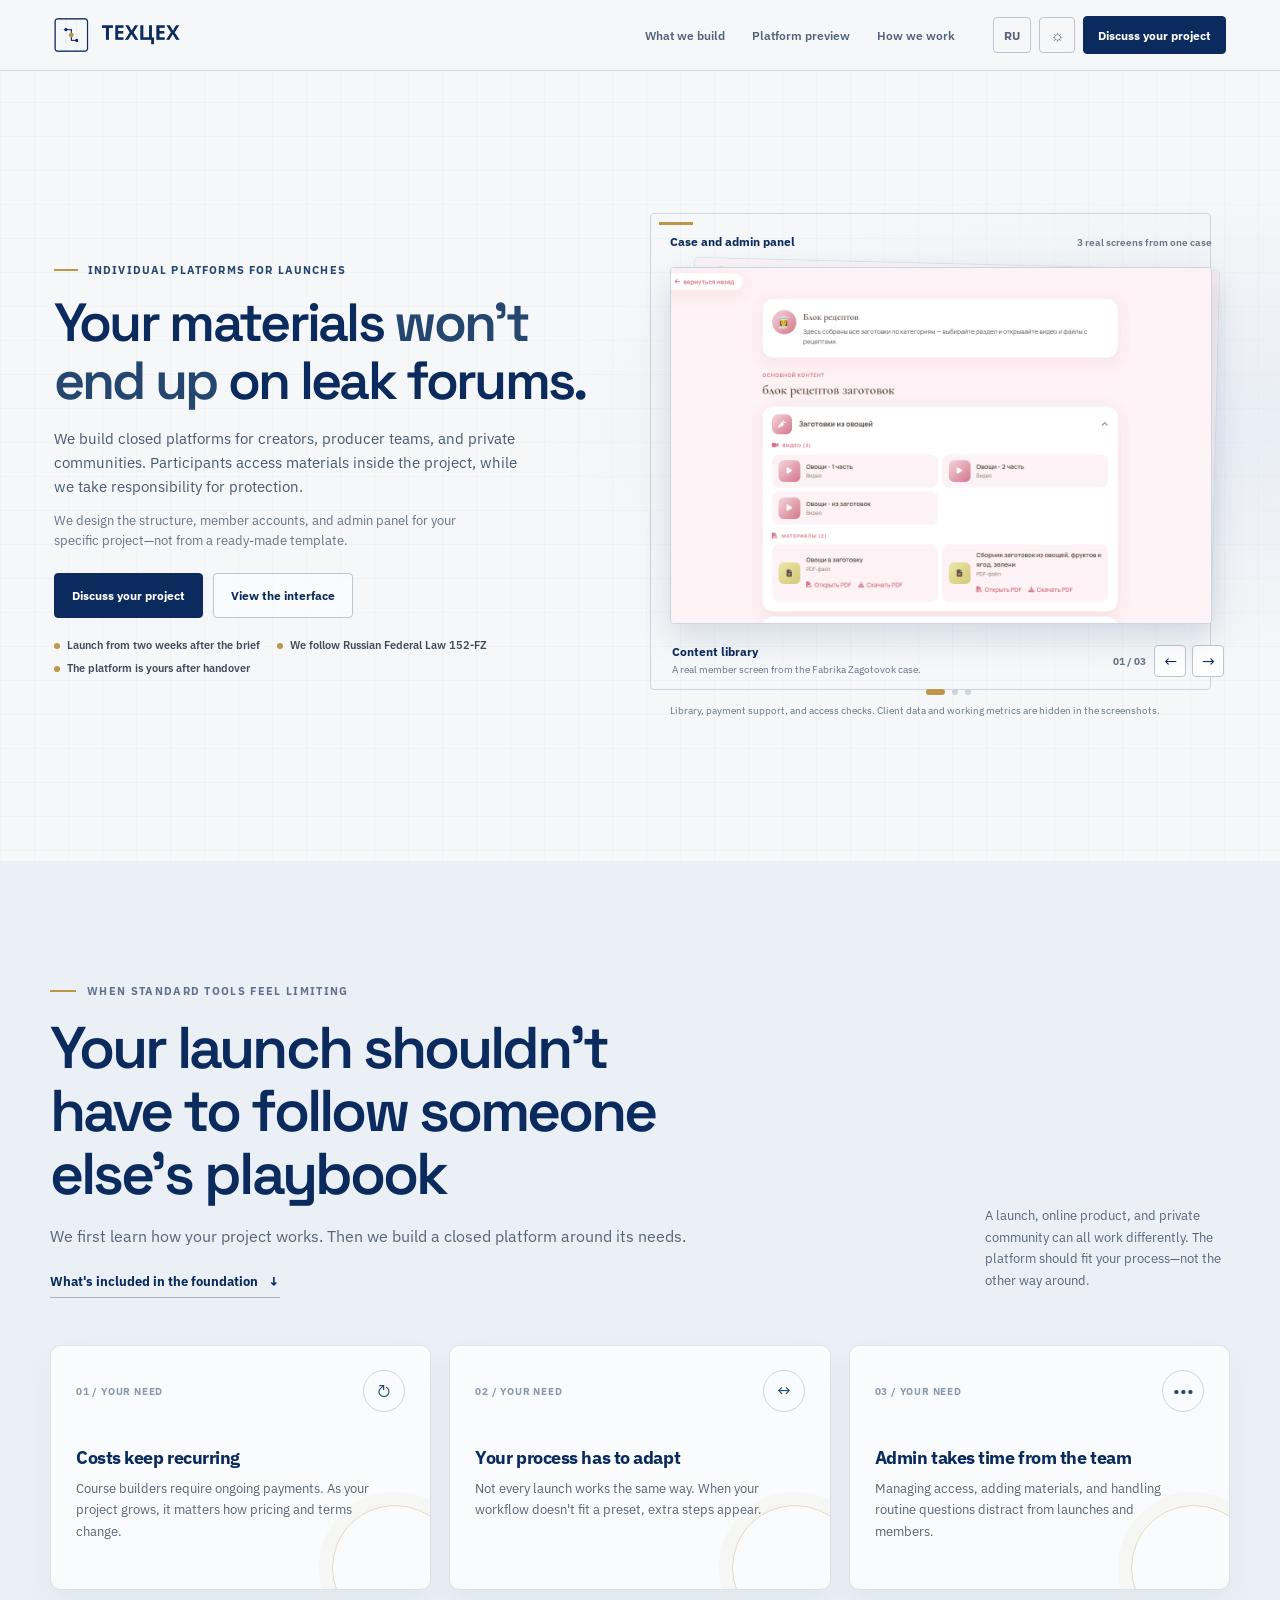
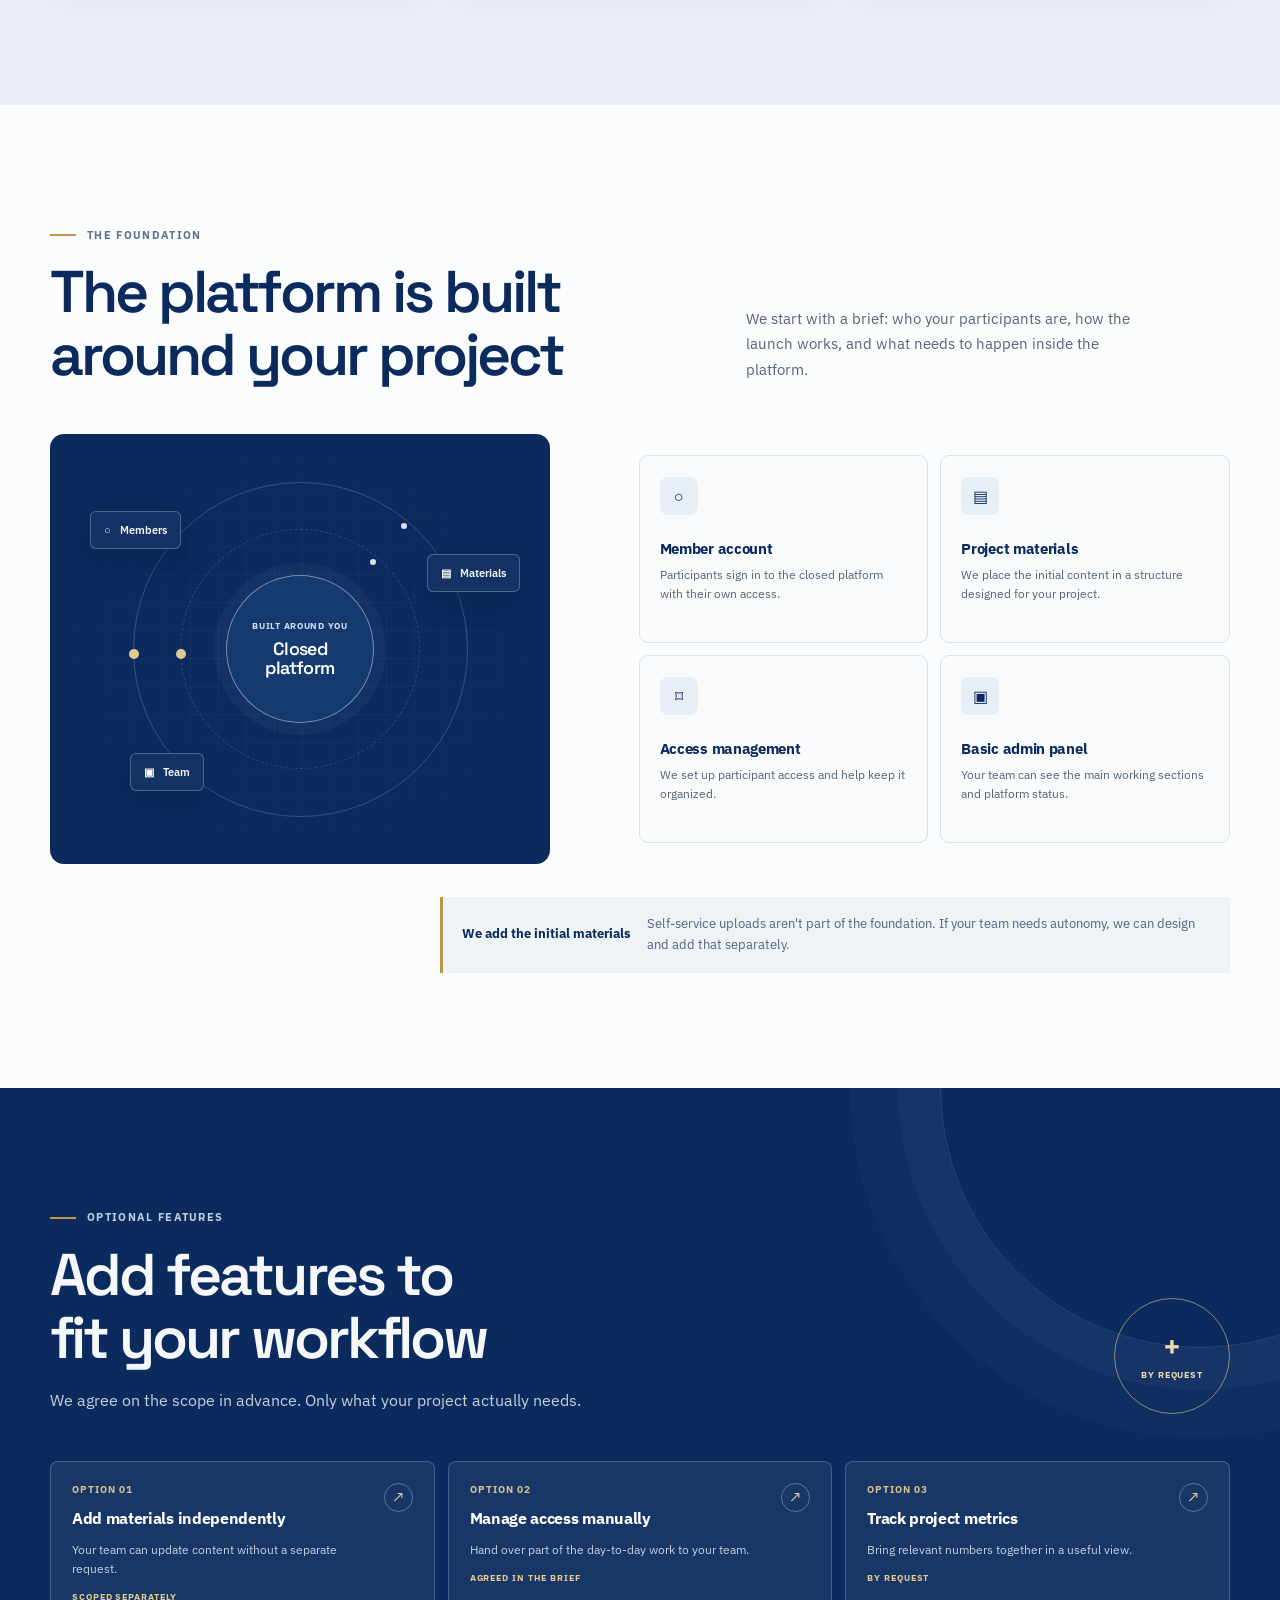
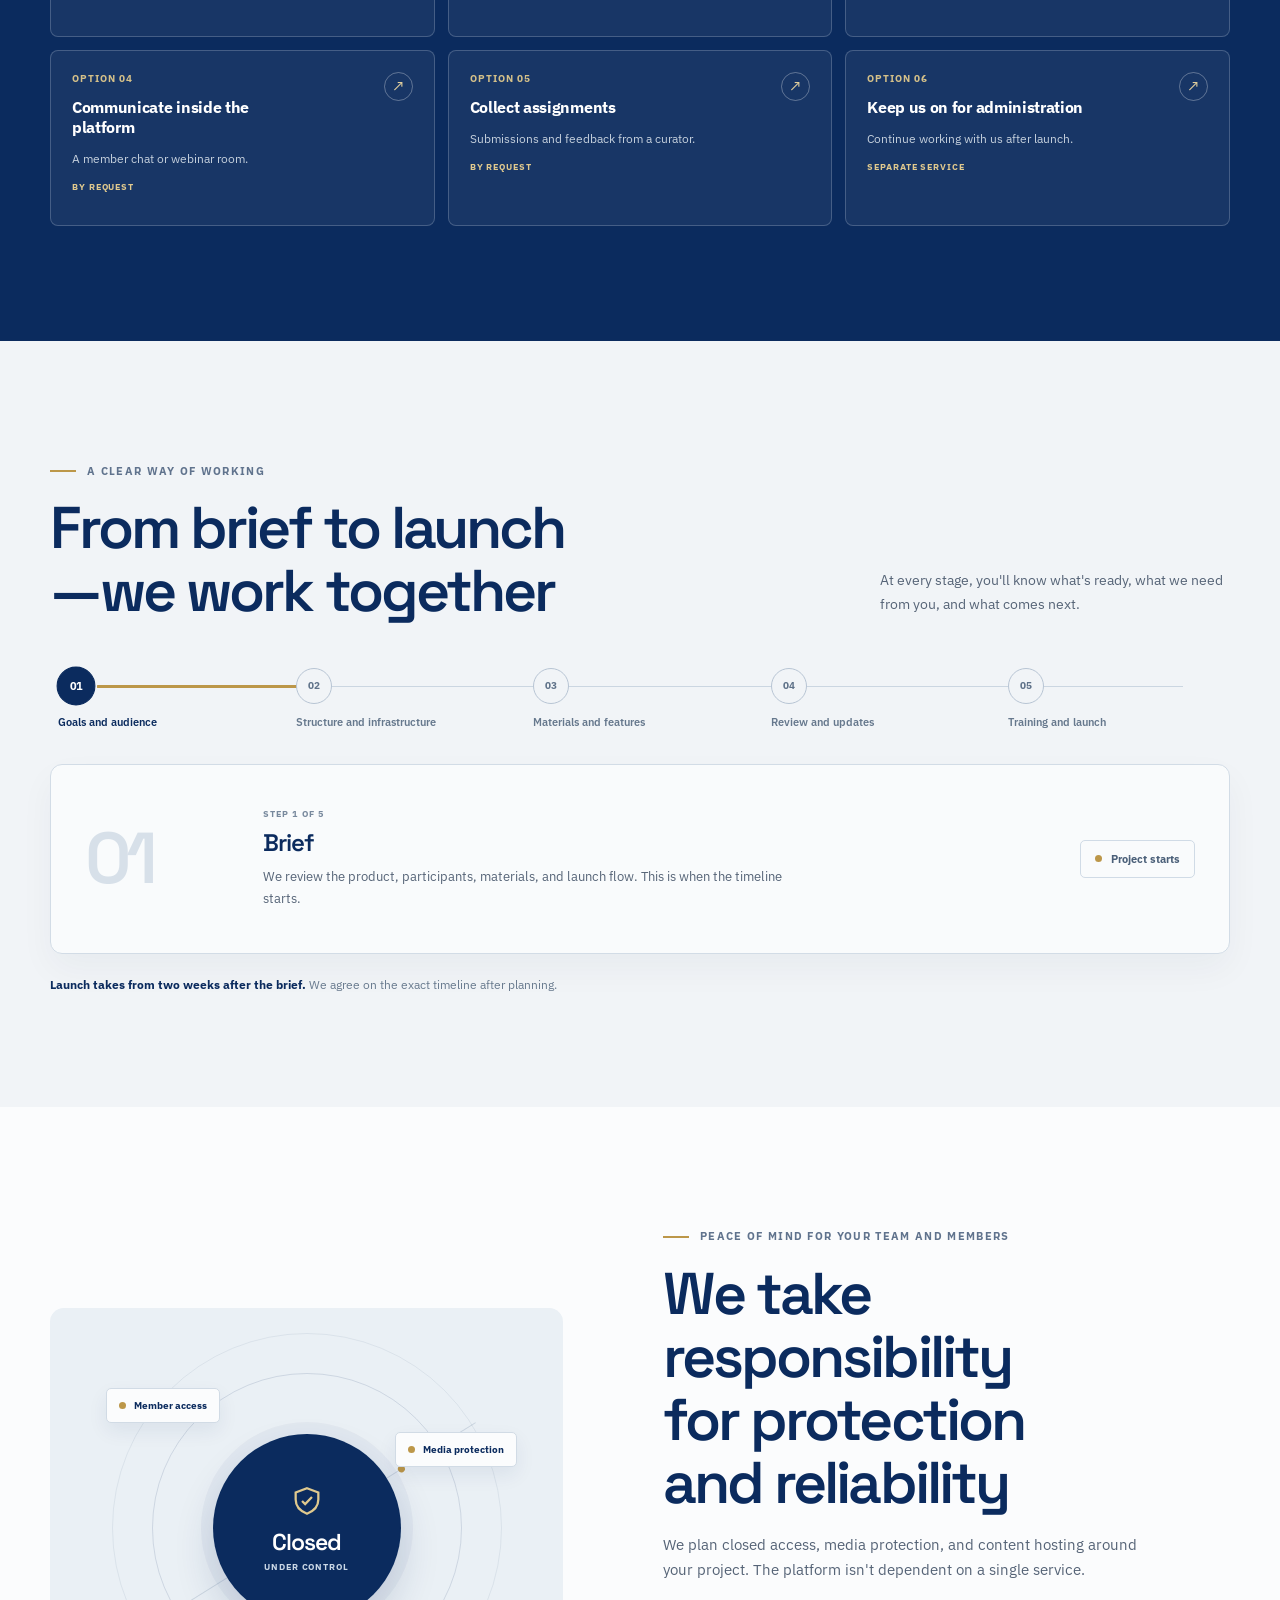
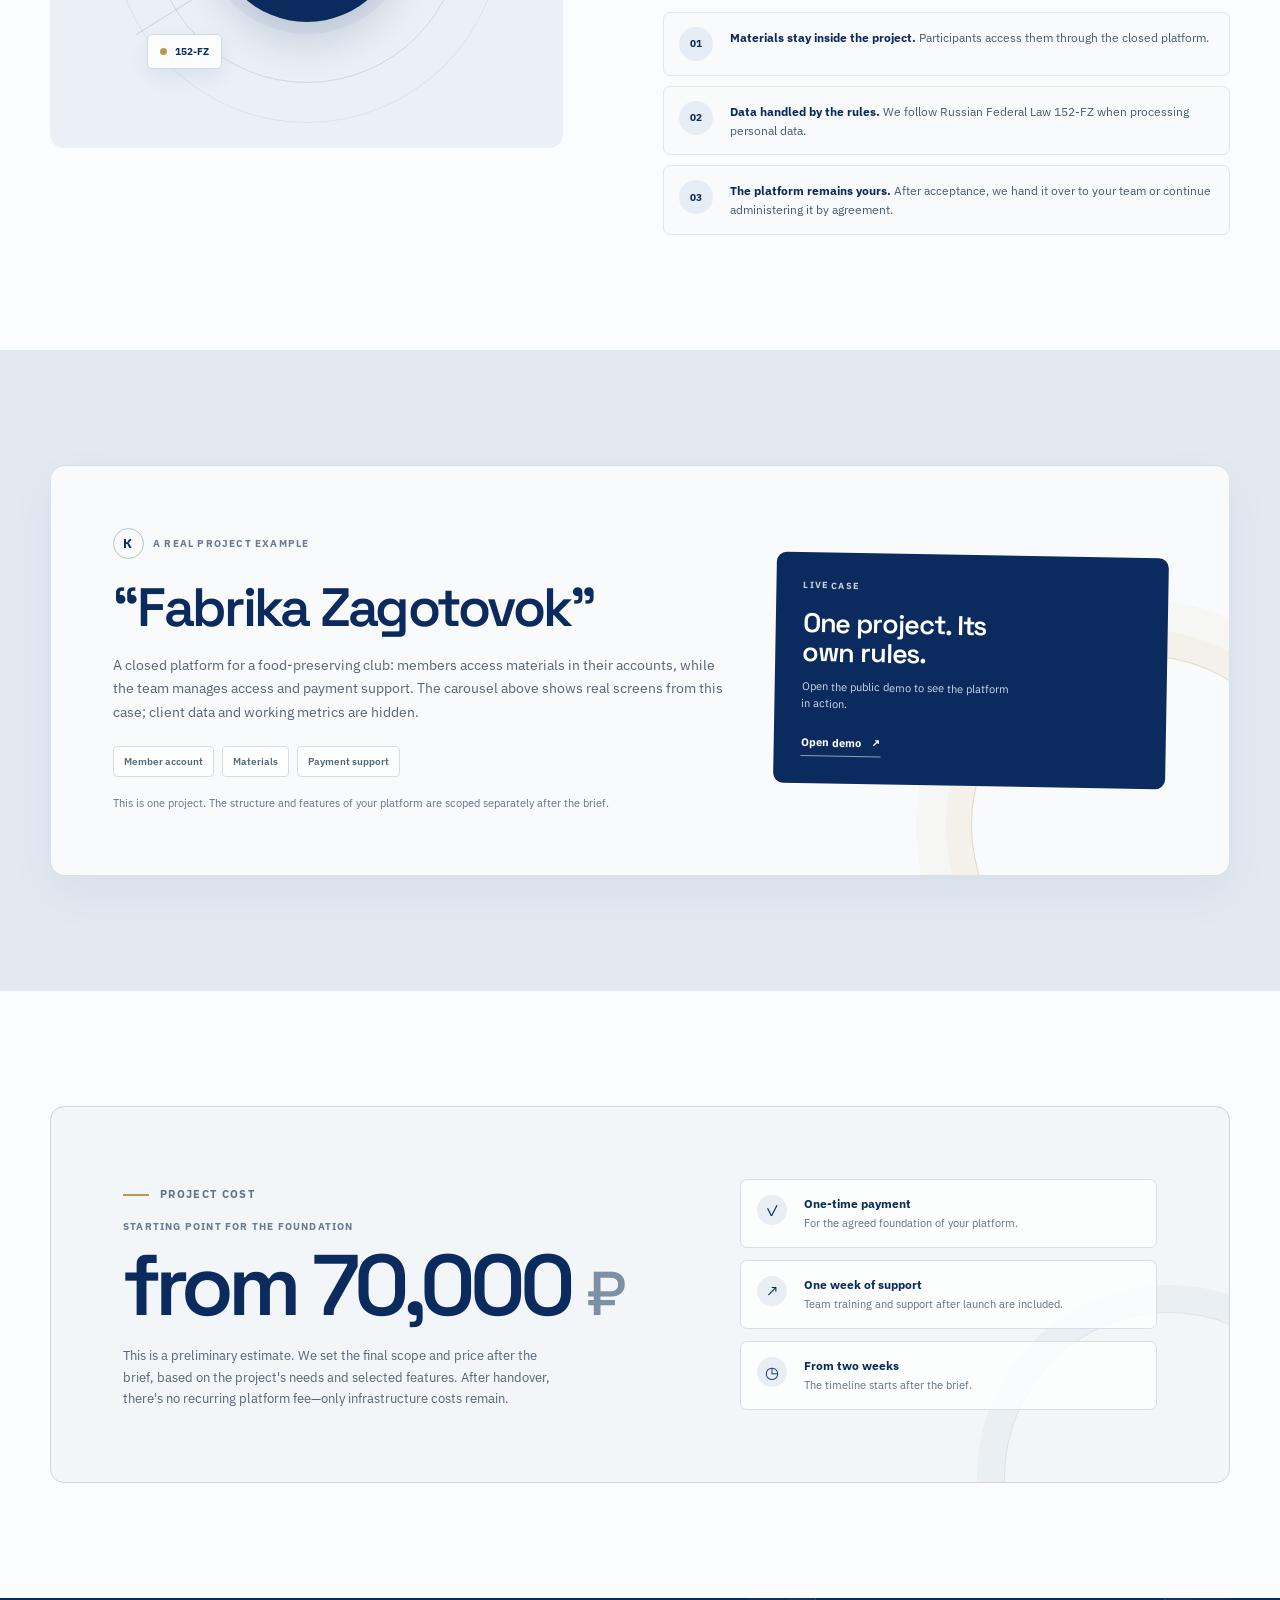
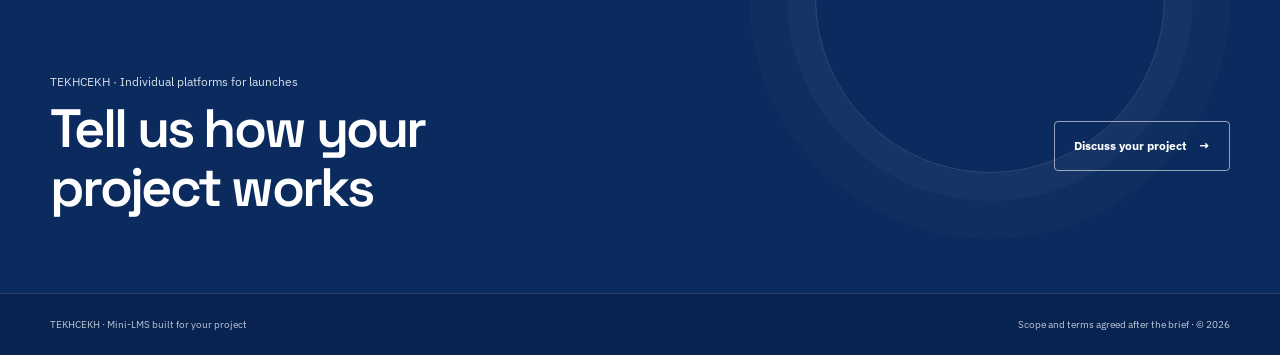
==== commit 5ea26a65: "Polish final mini-LMS landing page" ====
--- a/index.en.html
+++ b/index.en.html
@@ -36,7 +36,7 @@
         <div class="current-container current-hero__inner">
           <div class="current-copy" id="approach">
             <span class="current-eyebrow">Individual platforms for launches</span>
-            <h1 class="current-title" id="hero-title">Your materials <span class="current-title__accent">won't show up</span> on leak forums.</h1>
+            <h1 class="current-title" id="hero-title">Your materials <span class="current-title__accent">won't end up</span> on leak forums.</h1>
             <p class="current-subtitle">We build closed platforms for creators, producer teams, and private communities. Participants access materials inside the project, while we take responsibility for protection.</p>
             <p class="current-detail">We design the structure, member accounts, and admin panel for your specific project—not from a ready-made template.</p>
             <div class="current-actions"><a class="current-button current-button--cta" href="#contact">Discuss your project</a><a class="current-button current-button--secondary" href="#platform-preview">View the interface</a></div>
--- a/css/texcex-refresh.css
+++ b/css/texcex-refresh.css
@@ -444,8 +444,8 @@
 .lms-orbit-ring::after { top: 12%; right: 18%; left: auto; width: 6px; height: 6px; background: #d8e4f2; }
 .lms-orbit-ring--inner { width: 48%; border-style: dashed; border-color: rgba(255,255,255,.14); animation-direction: reverse; animation-duration: 26s; }
 .lms-orbit-center { position: relative; z-index: 1; display: grid; width: 148px; height: 148px; align-content: center; justify-items: center; border: 1px solid rgba(255,255,255,.42); border-radius: 50%; background: #143a70; box-shadow: 0 0 0 12px rgba(255,255,255,.035); text-align: center; }
-.lms-orbit-center span { margin-bottom: 7px; color: #d1dcec; font-size: 9px; font-weight: 700; letter-spacing: .12em; text-transform: uppercase; }
-.lms-orbit-center strong { max-width: 116px; color: #fff; font-family: var(--display-font); font-size: 20px; font-weight: 600; letter-spacing: -.04em; line-height: 1.06; }
+.lms-orbit-center span { max-width: 126px; margin-bottom: 7px; color: #d1dcec; font-size: clamp(7px,.7vw,9px); font-weight: 700; letter-spacing: .08em; line-height: 1.3; text-transform: uppercase; overflow-wrap: anywhere; }
+.lms-orbit-center strong { width: 100%; max-width: 126px; padding-inline: 5px; color: #fff; font-family: var(--display-font); font-size: clamp(15px,1.4vw,18px); font-weight: 600; letter-spacing: -.03em; line-height: 1.08; text-wrap: balance; overflow-wrap: anywhere; }
 .lms-orbit-chip { position: absolute; z-index: 2; display: inline-flex; align-items: center; gap: 9px; padding: 11px 13px; border: 1px solid rgba(255,255,255,.25); border-radius: 6px; background: #143364; color: #f7f9fb; box-shadow: 0 12px 26px rgba(3,20,47,.2); font-size: 11px; font-weight: 600; animation: chip-float 5s ease-in-out infinite; }
 .lms-orbit-chip--one { top: 18%; left: 8%; }
 .lms-orbit-chip--two { top: 28%; right: 6%; animation-delay: -1.3s; }
@@ -763,8 +763,8 @@
 html[data-theme="dark"] .ac-caption-copy strong { color: #edf2f7; }
 html[data-theme="dark"] .ac-caption-copy p,
 html[data-theme="dark"] .ac-count { color: #bac8d9; }
-html[data-theme="dark"] .ac-arrow { border-color: #526780; background: #14233a; color: #edf2f7; }
-html[data-theme="dark"] .ac-arrow:hover { border-color: var(--gold); background: rgba(188,151,73,.15); }
+html[data-theme="dark"] .ac-arrow { border-color: #60758d; background: #1b3046; color: #f2f6fa; }
+html[data-theme="dark"] .ac-arrow:hover { border-color: #d5b66d; background: #2a4058; }
 html[data-theme="dark"] .ac-dot { background: #53657d; }
 html[data-theme="dark"] .lms-problems { background: #111f33; }
 html[data-theme="dark"] .lms-tailored,
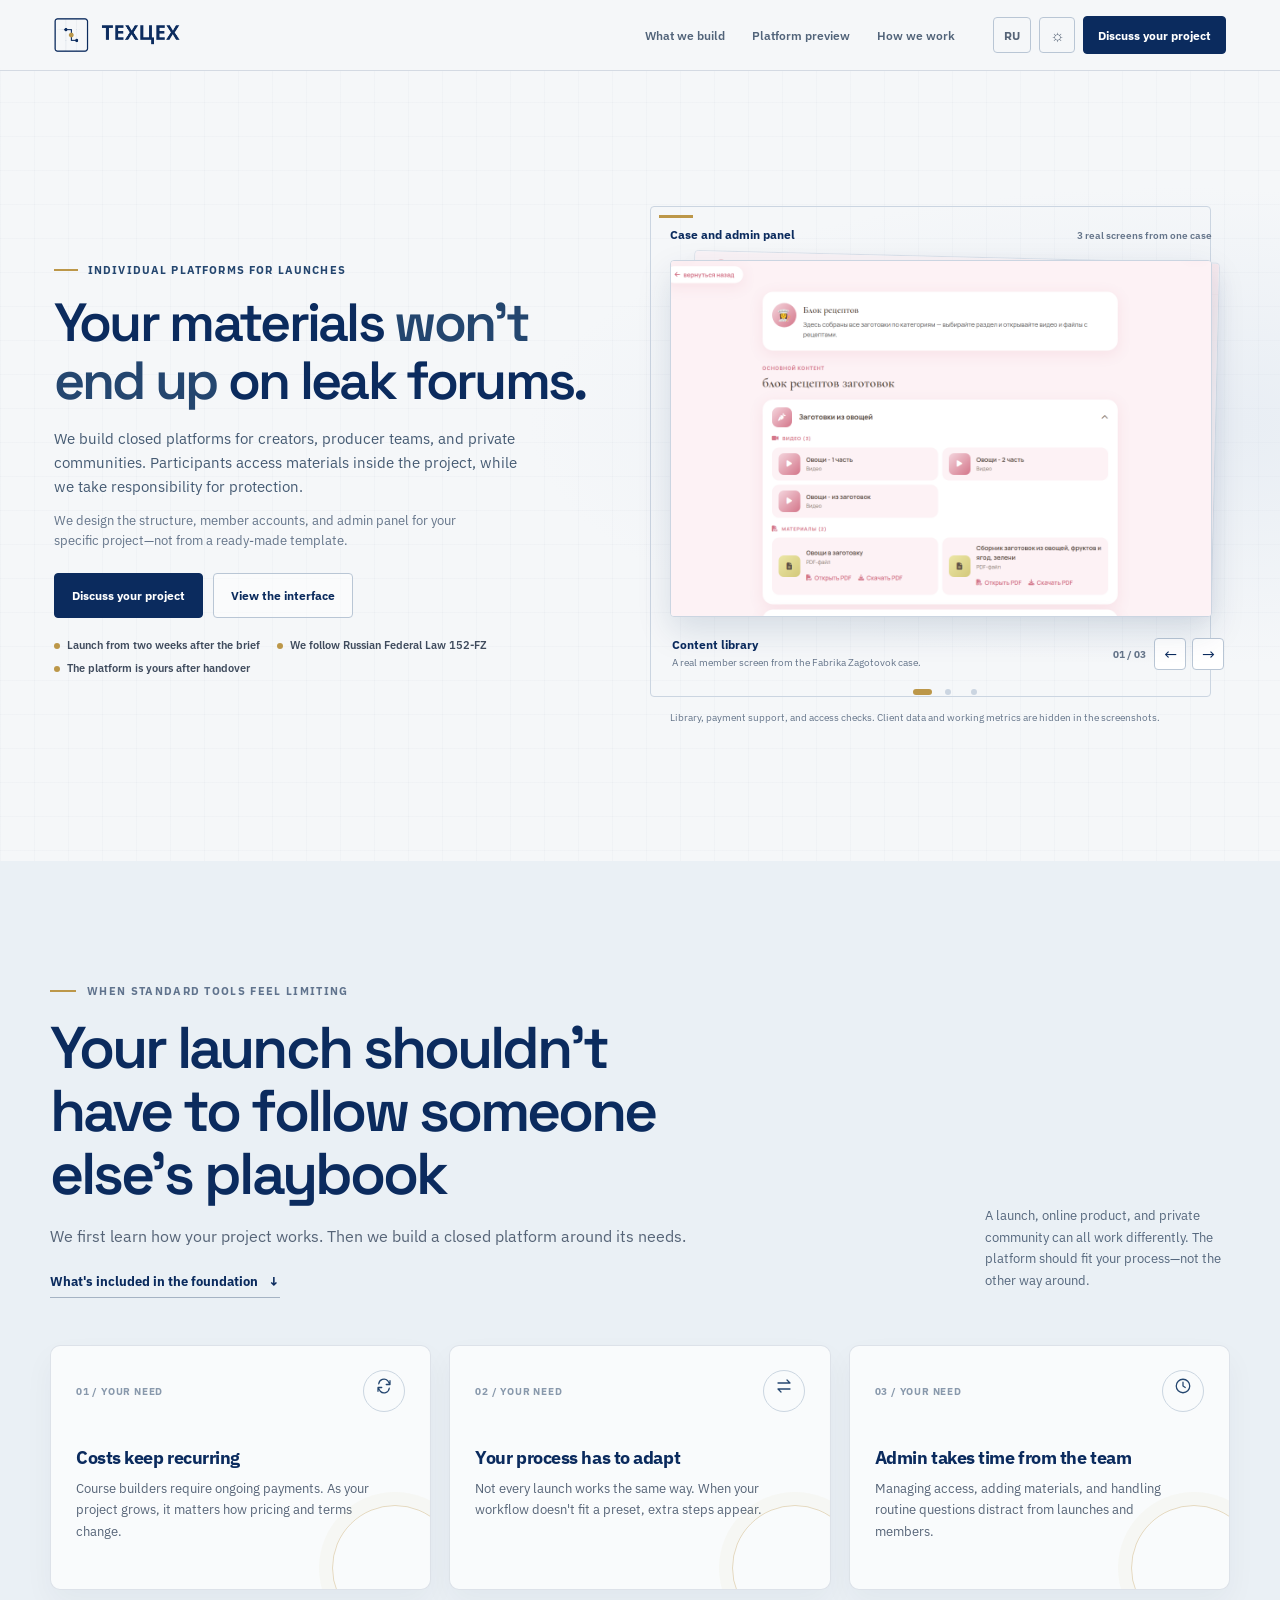
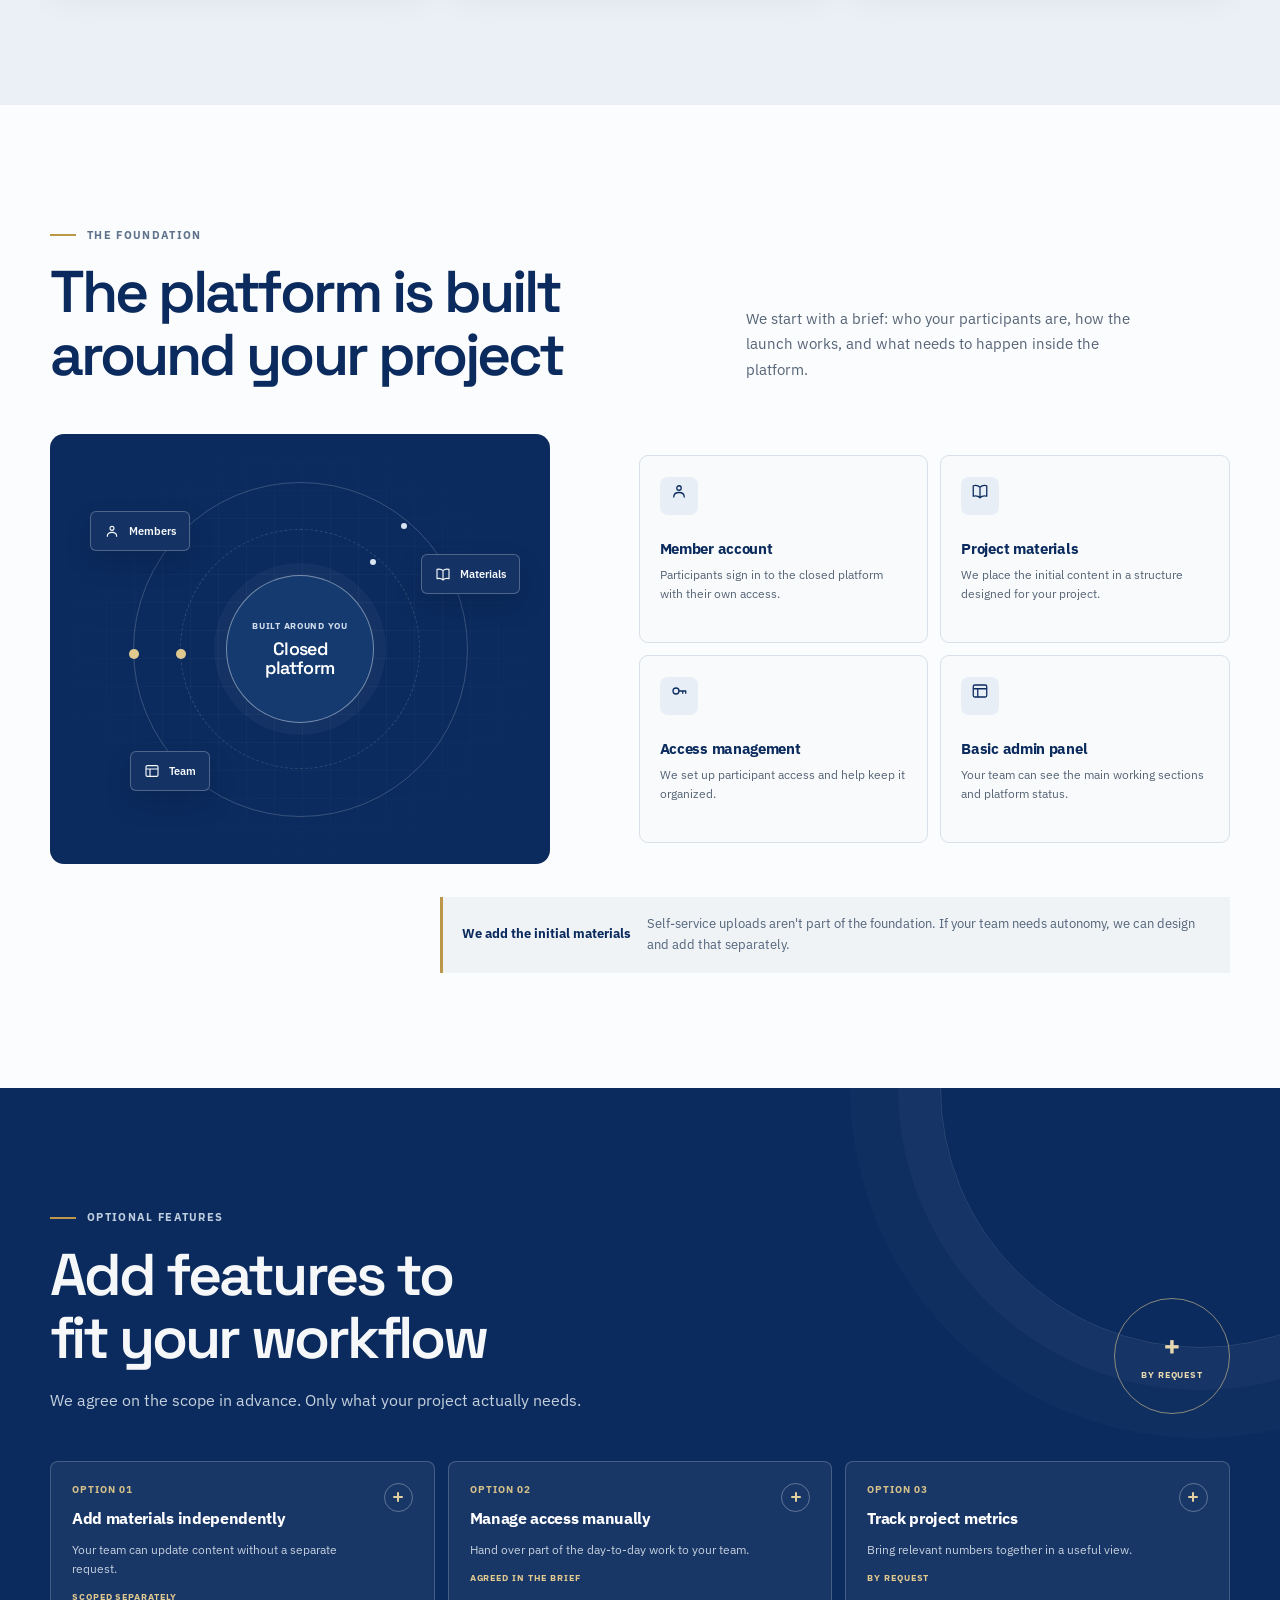
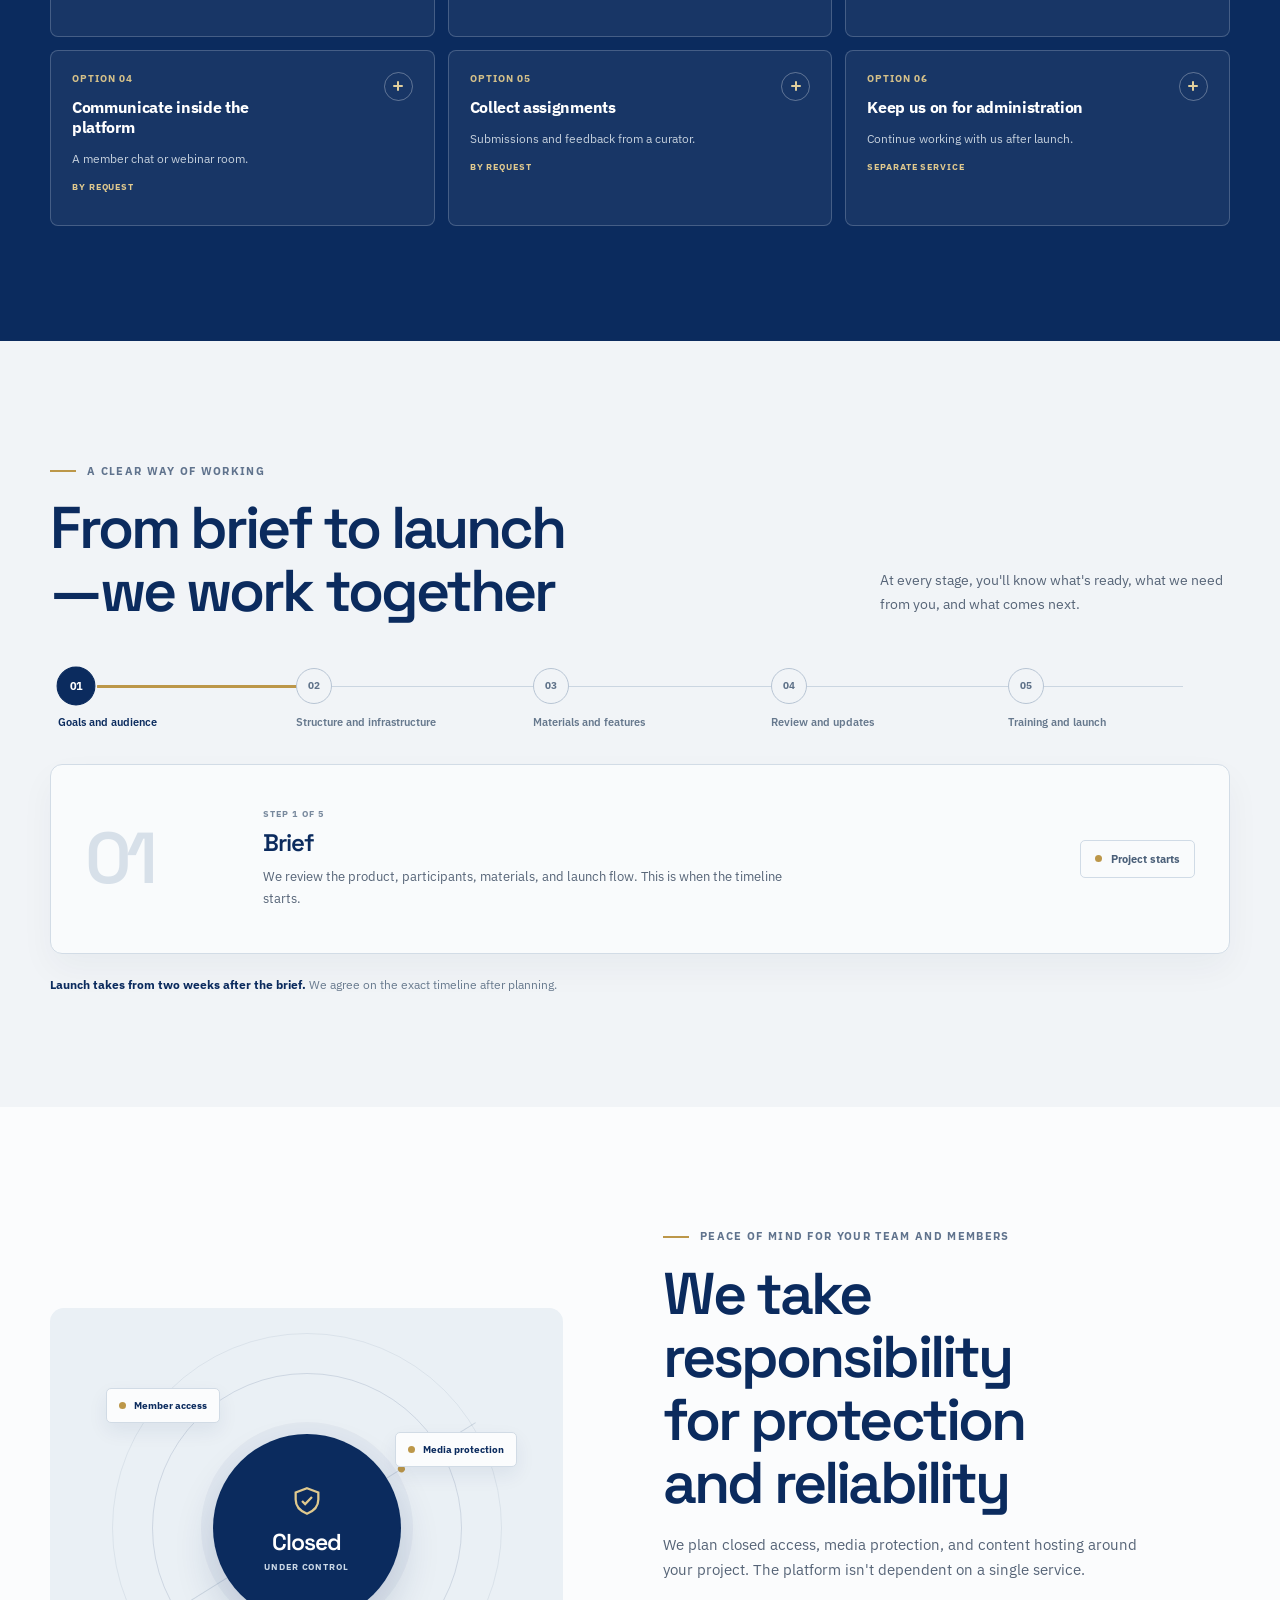
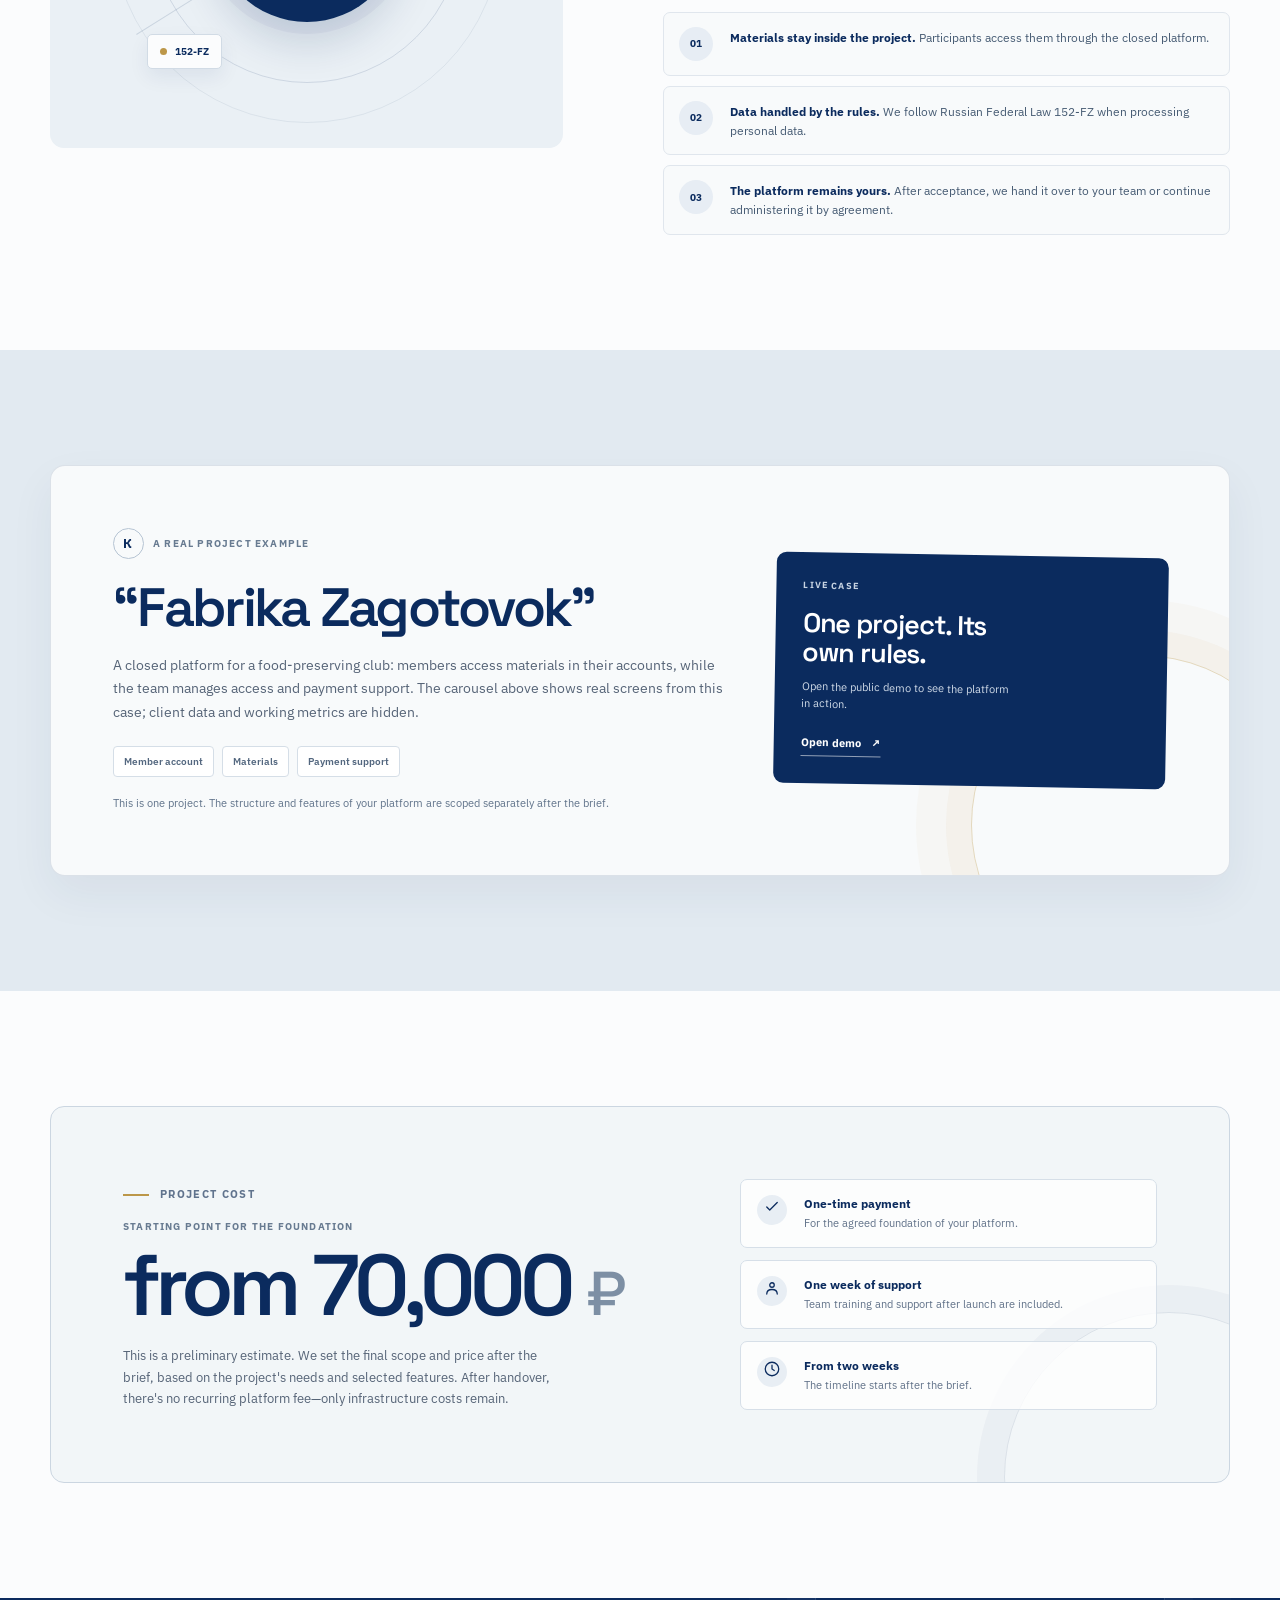
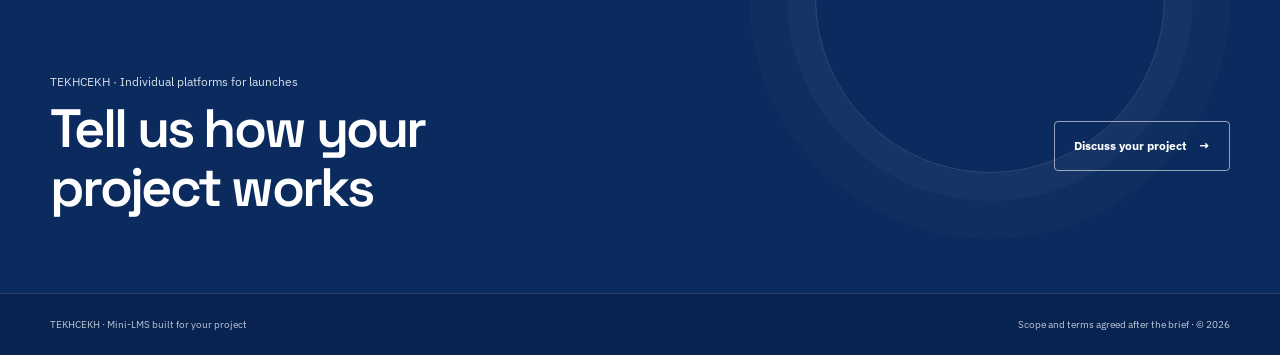
==== commit f522e66c: "Fix mobile layout and iOS interaction compatibility" ====
--- a/index.en.html
+++ b/index.en.html
@@ -12,7 +12,7 @@
   <link rel="icon" type="image/svg+xml" href="images/favicon.svg">
   <link rel="preconnect" href="https://fonts.googleapis.com">
   <link rel="preconnect" href="https://fonts.gstatic.com" crossorigin>
-  <link rel="stylesheet" href="css/texcex-refresh.css">
+  <link rel="stylesheet" href="css/texcex-refresh.css?v=mobile-compat-1">
 </head>
 <body>
   <div class="lms-full-page">
@@ -158,6 +158,6 @@
     </main>
     <footer class="lms-footer"><div class="lms-container lms-footer-inner"><span>TEKHCEKH · Mini-LMS built for your project</span><span>Scope and terms agreed after the brief · © <span id="year"></span></span></div></footer>
   </div>
-  <script src="js/script.js" defer></script>
+  <script src="js/script.js?v=mobile-compat-1" defer></script>
 </body>
 </html>
--- a/css/texcex-refresh.css
+++ b/css/texcex-refresh.css
@@ -15,6 +15,14 @@
   --gold-light: #e0c98e;
   --body-font: "IBM Plex Sans", "Segoe UI", sans-serif;
   --display-font: "Space Grotesk", "IBM Plex Sans", sans-serif;
+  --icon-user: url("data:image/svg+xml,%3Csvg xmlns='http://www.w3.org/2000/svg' viewBox='0 0 24 24' fill='none' stroke='black' stroke-width='1.7' stroke-linecap='round'%3E%3Ccircle cx='12' cy='8' r='3'/%3E%3Cpath d='M5 20c0-4 3-6 7-6s7 2 7 6'/%3E%3C/svg%3E");
+  --icon-book: url("data:image/svg+xml,%3Csvg xmlns='http://www.w3.org/2000/svg' viewBox='0 0 24 24' fill='none' stroke='black' stroke-width='1.7' stroke-linejoin='round'%3E%3Cpath d='M3 5c4-1 7 0 9 2 2-2 5-3 9-2v14c-4-1-7 0-9 2-2-2-5-3-9-2zM12 7v14'/%3E%3C/svg%3E");
+  --icon-key: url("data:image/svg+xml,%3Csvg xmlns='http://www.w3.org/2000/svg' viewBox='0 0 24 24' fill='none' stroke='black' stroke-width='1.7' stroke-linecap='round'%3E%3Ccircle cx='8' cy='12' r='4'/%3E%3Cpath d='M12 12h9M17 12v3M21 12v3'/%3E%3C/svg%3E");
+  --icon-panel: url("data:image/svg+xml,%3Csvg xmlns='http://www.w3.org/2000/svg' viewBox='0 0 24 24' fill='none' stroke='black' stroke-width='1.7'%3E%3Crect x='3' y='4' width='18' height='16' rx='2'/%3E%3Cpath d='M3 9h18M9 9v11'/%3E%3C/svg%3E");
+  --icon-refresh: url("data:image/svg+xml,%3Csvg xmlns='http://www.w3.org/2000/svg' viewBox='0 0 24 24' fill='none' stroke='black' stroke-width='1.7' stroke-linecap='round' stroke-linejoin='round'%3E%3Cpath d='M20 5v5h-5M4 19v-5h5M5 9a7 7 0 0 1 12-4l3 5M4 14l3 5a7 7 0 0 0 12-4'/%3E%3C/svg%3E");
+  --icon-arrows: url("data:image/svg+xml,%3Csvg xmlns='http://www.w3.org/2000/svg' viewBox='0 0 24 24' fill='none' stroke='black' stroke-width='1.7' stroke-linecap='round' stroke-linejoin='round'%3E%3Cpath d='M4 8h16l-4-4M20 16H4l4 4'/%3E%3C/svg%3E");
+  --icon-check: url("data:image/svg+xml,%3Csvg xmlns='http://www.w3.org/2000/svg' viewBox='0 0 24 24' fill='none' stroke='black' stroke-width='1.7' stroke-linecap='round' stroke-linejoin='round'%3E%3Cpath d='m5 12 4 4L19 6'/%3E%3C/svg%3E");
+  --icon-clock: url("data:image/svg+xml,%3Csvg xmlns='http://www.w3.org/2000/svg' viewBox='0 0 24 24' fill='none' stroke='black' stroke-width='1.7' stroke-linecap='round'%3E%3Ccircle cx='12' cy='12' r='9'/%3E%3Cpath d='M12 7v5l3 2'/%3E%3C/svg%3E");
 }
 
 *,
@@ -24,6 +32,8 @@
 html {
   scroll-behavior: smooth;
   scroll-padding-top: 84px;
+  -webkit-text-size-adjust: 100%;
+  text-size-adjust: 100%;
 }
 
 body {
@@ -223,6 +233,8 @@
 }
 
 .current-theme:hover { border-color: var(--gold); background: #f4efe4; }
+.current-theme__sun,
+.current-theme__moon { font-variant-emoji: text; }
 [data-theme="light"] .current-theme__moon,
 [data-theme="dark"] .current-theme__sun { display: none; }
 
@@ -397,9 +409,38 @@
 .ac-count { margin-right: 2px; color: #65758a; font-size: 10px; font-weight: 700; font-variant-numeric: tabular-nums; }
 .ac-arrow { display: grid; width: 32px; height: 32px; place-items: center; padding: 0; border: 1px solid var(--line-strong); border-radius: 4px; background: #fff; color: var(--ink); font-size: 16px; cursor: pointer; transition: border-color .18s ease, background .18s ease; }
 .ac-arrow:hover { border-color: var(--gold); background: #f4efe4; }
-.ac-dots { display: flex; min-height: 10px; justify-content: center; align-items: center; gap: 7px; margin-top: 10px; }
-.ac-dot { width: 6px; height: 6px; padding: 0; border: 0; border-radius: 999px; background: #cbd5e1; cursor: pointer; transition: width .2s ease, background .2s ease; }
-.ac-dot[aria-pressed="true"] { width: 19px; background: var(--gold); }
+.ac-dots { display: flex; min-height: 24px; justify-content: center; align-items: center; gap: 2px; margin-top: 10px; }
+.ac-dot { display: grid; width: 24px; height: 24px; place-items: center; padding: 0; border: 0; background: transparent; cursor: pointer; }
+.ac-dot::before { width: 6px; height: 6px; border-radius: 999px; background: #cbd5e1; content: ""; transition: width .2s ease, background .2s ease; }
+.ac-dot[aria-pressed="true"]::before { width: 19px; background: var(--gold); }
+.lms-problem-icon,
+.lms-core-card-icon,
+.lms-orbit-chip span,
+.lms-ink-link span,
+.lms-case-link span,
+.lms-cost-detail-mark,
+.lms-bottom-link span { font-variant-emoji: text; }
+.lms-problem-icon,
+.lms-core-card-icon,
+.lms-orbit-chip > span,
+.lms-cost-detail-mark { font-size: 0 !important; --ui-icon: var(--icon-panel); }
+.lms-problem-icon::before,
+.lms-core-card-icon::before,
+.lms-orbit-chip > span::before,
+.lms-cost-detail-mark::before { display: block; width: 18px; height: 18px; background: currentColor; -webkit-mask: var(--ui-icon) center / contain no-repeat; mask: var(--ui-icon) center / contain no-repeat; content: ""; }
+.lms-orbit-chip > span { display: grid; width: 16px; height: 16px; flex: 0 0 16px; place-items: center; }
+.lms-orbit-chip > span::before { width: 16px; height: 16px; }
+.lms-core-card:nth-child(1) .lms-core-card-icon,
+.lms-orbit-chip--one > span { --ui-icon: var(--icon-user); }
+.lms-core-card:nth-child(2) .lms-core-card-icon,
+.lms-orbit-chip--two > span { --ui-icon: var(--icon-book); }
+.lms-core-card:nth-child(3) .lms-core-card-icon { --ui-icon: var(--icon-key); }
+.lms-problem-card:nth-child(1) .lms-problem-icon { --ui-icon: var(--icon-refresh); }
+.lms-problem-card:nth-child(2) .lms-problem-icon { --ui-icon: var(--icon-arrows); }
+.lms-problem-card:nth-child(3) .lms-problem-icon,
+.lms-cost-detail:nth-child(3) .lms-cost-detail-mark { --ui-icon: var(--icon-clock); }
+.lms-cost-detail:nth-child(1) .lms-cost-detail-mark { --ui-icon: var(--icon-check); }
+.lms-cost-detail:nth-child(2) .lms-cost-detail-mark { --ui-icon: var(--icon-user); }
 
 /* Problem and project core */
 .lms-problems { overflow: hidden; background: var(--bluewash); }
@@ -477,12 +518,18 @@
 .lms-addon:hover { transform: translateY(-4px); }
 .lms-addon-button { display: grid; width: 100%; min-height: 174px; grid-template-columns: 1fr auto; align-content: start; gap: 12px 14px; padding: 21px; border: 0; background: transparent; cursor: pointer; text-align: left; }
 .lms-addon-number { color: #d4c089; font-size: 10px; font-weight: 700; letter-spacing: .1em; }
-.lms-addon-arrow { display: grid; width: 29px; height: 29px; grid-column: 2; grid-row: 1 / span 2; place-items: center; border: 1px solid rgba(255,255,255,.31); border-radius: 50%; color: #e1cf9d; transition: transform .25s ease; }
-.lms-addon-button[aria-expanded="true"] .lms-addon-arrow { transform: rotate(45deg); }
+.lms-addon-arrow { position: relative; display: grid; width: 29px; height: 29px; grid-column: 2; grid-row: 1 / span 2; place-items: center; border: 1px solid rgba(255,255,255,.31); border-radius: 50%; color: #e1cf9d; font-size: 0; }
+.lms-addon-arrow::before,
+.lms-addon-arrow::after { position: absolute; border-radius: 2px; background: currentColor; content: ""; transition: transform .2s ease; }
+.lms-addon-arrow::before { width: 10px; height: 2px; }
+.lms-addon-arrow::after { width: 2px; height: 10px; }
+.lms-addon-button[aria-expanded="true"] .lms-addon-arrow { border-color: var(--gold-light); color: var(--gold-light); }
+.lms-addon-button[aria-expanded="true"] .lms-addon-arrow::after { transform: scaleY(0); }
 .lms-addon-title { max-width: 230px; color: #fff; font-size: 16px; font-weight: 700; letter-spacing: -.02em; line-height: 1.25; }
 .lms-addon-summary { grid-column: 1 / -1; max-width: 290px; color: #c5d0dd; font-size: 12px; line-height: 1.6; }
 .lms-addon-state { grid-column: 1 / -1; margin-top: 1px; color: var(--gold-light); font-size: 9px; font-weight: 700; letter-spacing: .1em; text-transform: uppercase; }
 .lms-addon-extra { padding: 0 21px 21px; }
+.lms-addon-extra[hidden] { display: none !important; }
 .lms-addon-extra p { margin: 0; padding-top: 14px; border-top: 1px solid rgba(225,235,245,.2); color: #d6e0eb; font-size: 12px; line-height: 1.65; }
 
 /* Process steps */
@@ -605,6 +652,9 @@
   html { scroll-padding-top: 70px; }
   .lms-container { width: min(100% - 40px,1180px); }
   .lms-section { padding: 76px 20px; }
+  .lms-section > .lms-container,
+  .lms-bottom-cta > .lms-container,
+  .lms-footer > .lms-container { width: 100%; }
   .lms-section-head { margin-bottom: 37px; }
   .lms-heading { font-size: clamp(34px,9vw,48px); }
   .lms-lead { font-size: 14px; }
@@ -622,19 +672,19 @@
   .current-actions { margin-top: 18px; }
   .current-button { min-height: 46px; padding-inline: 15px; font-size: 12px; }
   .current-points { flex-direction: column; gap: 8px; margin-top: 17px; }
-  .current-visual { padding: 14px 0 0 11px; }
-  .current-visual::before { right: 9px; bottom: 24px; }
+  .current-visual { padding: 14px 12px 0 11px; }
+  .current-visual::before { right: 0; bottom: 29px; }
   .current-visual::after { top: 5px; left: 5px; width: 25px; }
+  .current-visual .ac-deck { padding: 7px 0 9px; }
   .current-visual-heading { align-items: flex-start; font-size: 11px; }
   .current-project-count { max-width: 48%; font-size: 9px; }
-  .current-visual .ac-deck { padding: 7px 10px 9px 0; }
-  .ac-caption { align-items: center; gap: 8px; }
+  .ac-caption { align-items: center; gap: 8px; margin-inline: 0; }
   .ac-caption-copy strong { font-size: 11px; }
   .ac-caption-copy p { max-width: 190px; font-size: 9px; }
   .ac-controls { gap: 5px; }
-  .ac-arrow { width: 30px; height: 30px; }
+  .ac-arrow { width: 36px; height: 36px; }
   .ac-count { font-size: 9px; }
-  .current-case-note { margin-top: 6px; font-size: 9px; }
+  .current-case-note { margin: 6px 0 0; font-size: 9px; }
   .current-header-cta { min-height: 35px; padding-inline: 10px; font-size: 11px; }
   .lms-problem-intro { gap: 18px; margin-bottom: 30px; }
   .lms-problem-grid { grid-template-columns: 1fr; gap: 11px; }
@@ -662,9 +712,9 @@
   .lms-addon-summary { font-size: 11px; }
   .lms-addon-extra { padding: 0 17px 17px; }
   .lms-process-head { gap: 18px; margin-bottom: 30px; }
-  .lms-process-tabs { display: flex; gap: 4px; margin-right: -20px; padding-right: 20px; overflow-x: auto; scrollbar-width: thin; }
+  .lms-process-tabs { display: flex; gap: 4px; margin-right: -20px; padding-right: 20px; overflow-x: auto; overscroll-behavior-x: contain; scrollbar-width: thin; scroll-snap-type: x proximity; -webkit-overflow-scrolling: touch; touch-action: pan-x pan-y; }
   .lms-process-tabs::before,.lms-process-fill { display: none; }
-  .lms-process-tab { min-width: 116px; gap: 9px; padding: 0 8px 12px; }
+  .lms-process-tab { min-width: 116px; flex: 0 0 116px; gap: 9px; padding: 0 8px 12px; scroll-snap-align: start; touch-action: manipulation; }
   .lms-process-tab-label { max-width: 100px; font-size: 10px; }
   .lms-process-panel { grid-template-columns: 64px 1fr; gap: 16px; min-height: 0; padding: 21px 18px; }
   .lms-process-panel-number { font-size: 49px; }
@@ -698,6 +748,13 @@
 }
 
 @media (max-width: 420px) {
+  .current-container { padding-inline: 16px; }
+  .current-header__inner { gap: 8px; }
+  .current-logo { width: clamp(104px,32vw,124px); }
+  .current-controls { gap: 6px; }
+  .current-lang,
+  .current-theme { width: 34px; height: 34px; }
+  .current-header-cta { min-height: 34px; padding-inline: 9px; font-size: 10px; white-space: nowrap; }
   .current-actions { align-items: stretch; flex-direction: column; }
   .current-button { width: 100%; }
   .ac-caption-copy p { max-width: 145px; }
@@ -765,7 +822,8 @@
 html[data-theme="dark"] .ac-count { color: #bac8d9; }
 html[data-theme="dark"] .ac-arrow { border-color: #60758d; background: #1b3046; color: #f2f6fa; }
 html[data-theme="dark"] .ac-arrow:hover { border-color: #d5b66d; background: #2a4058; }
-html[data-theme="dark"] .ac-dot { background: #53657d; }
+html[data-theme="dark"] .ac-dot::before { background: #53657d; }
+html[data-theme="dark"] .ac-dot[aria-pressed="true"]::before { background: var(--gold-light); }
 html[data-theme="dark"] .lms-problems { background: #111f33; }
 html[data-theme="dark"] .lms-tailored,
 html[data-theme="dark"] .lms-safety,
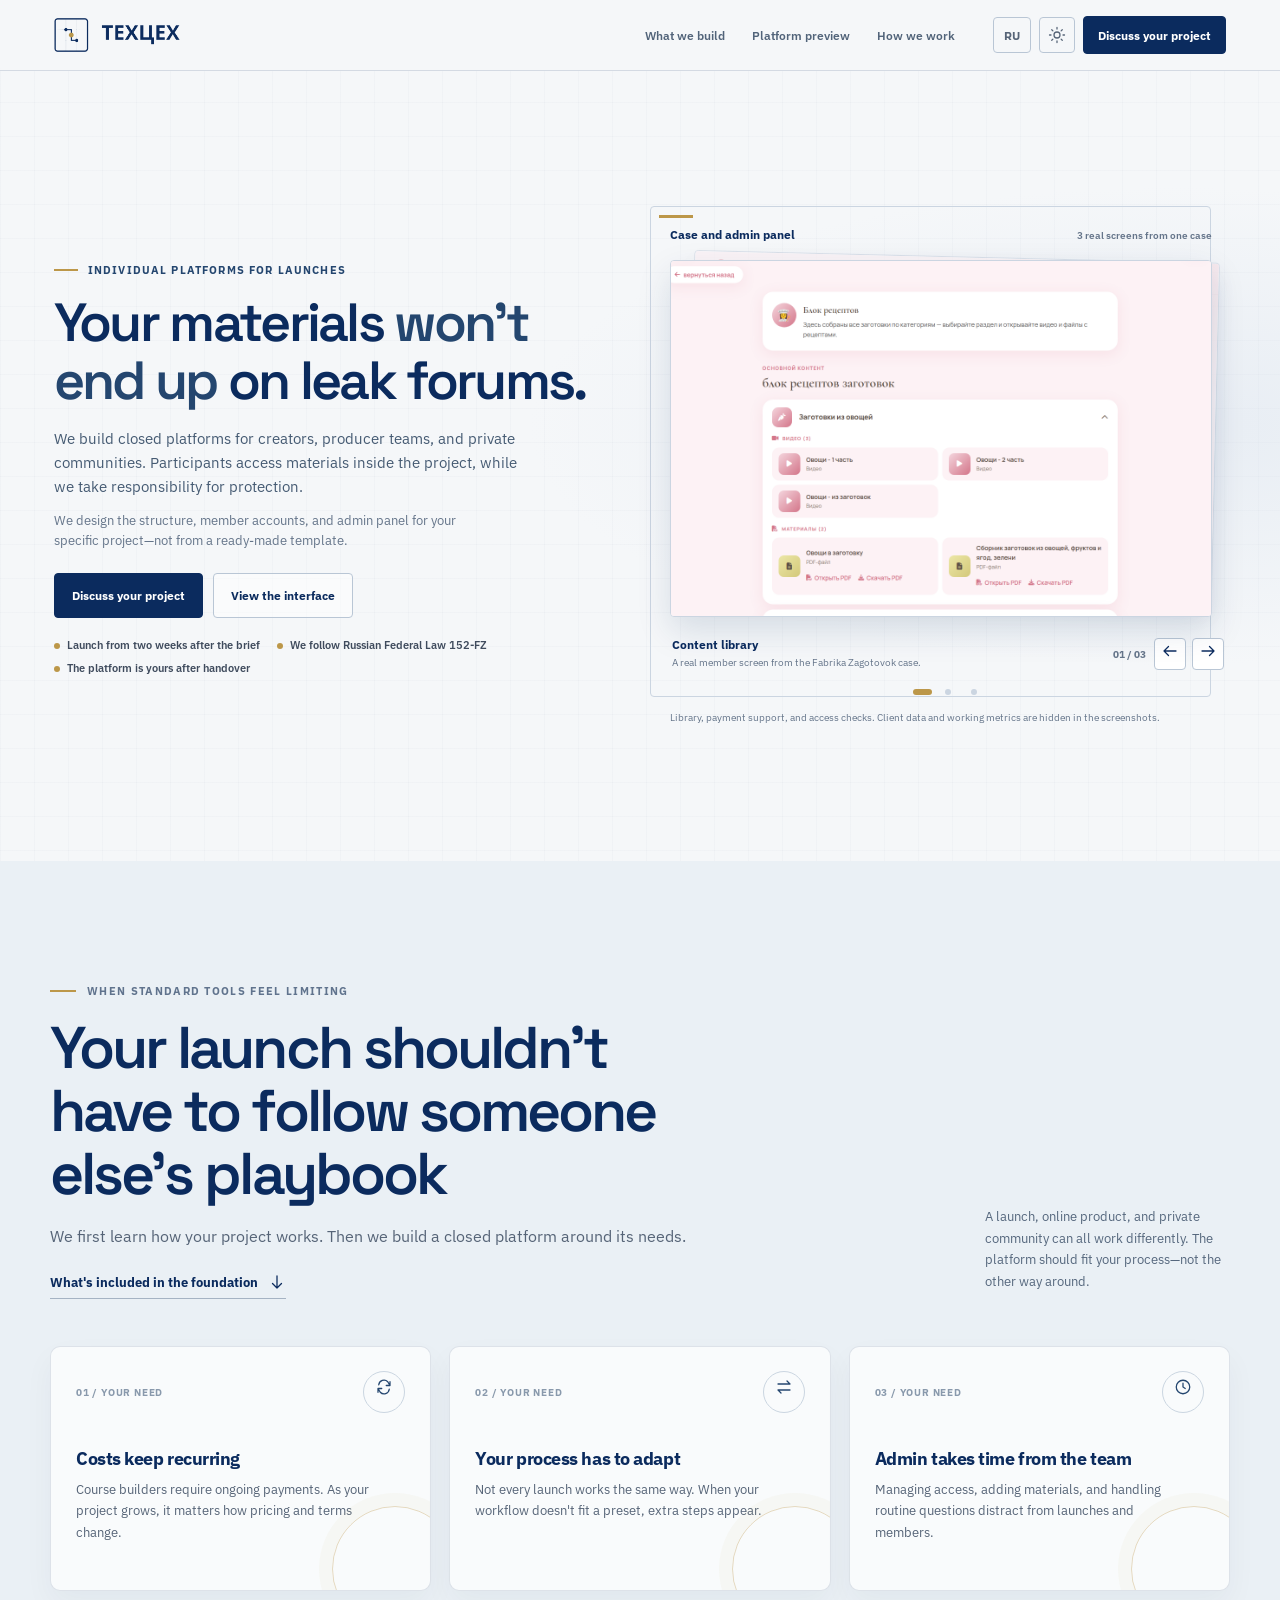
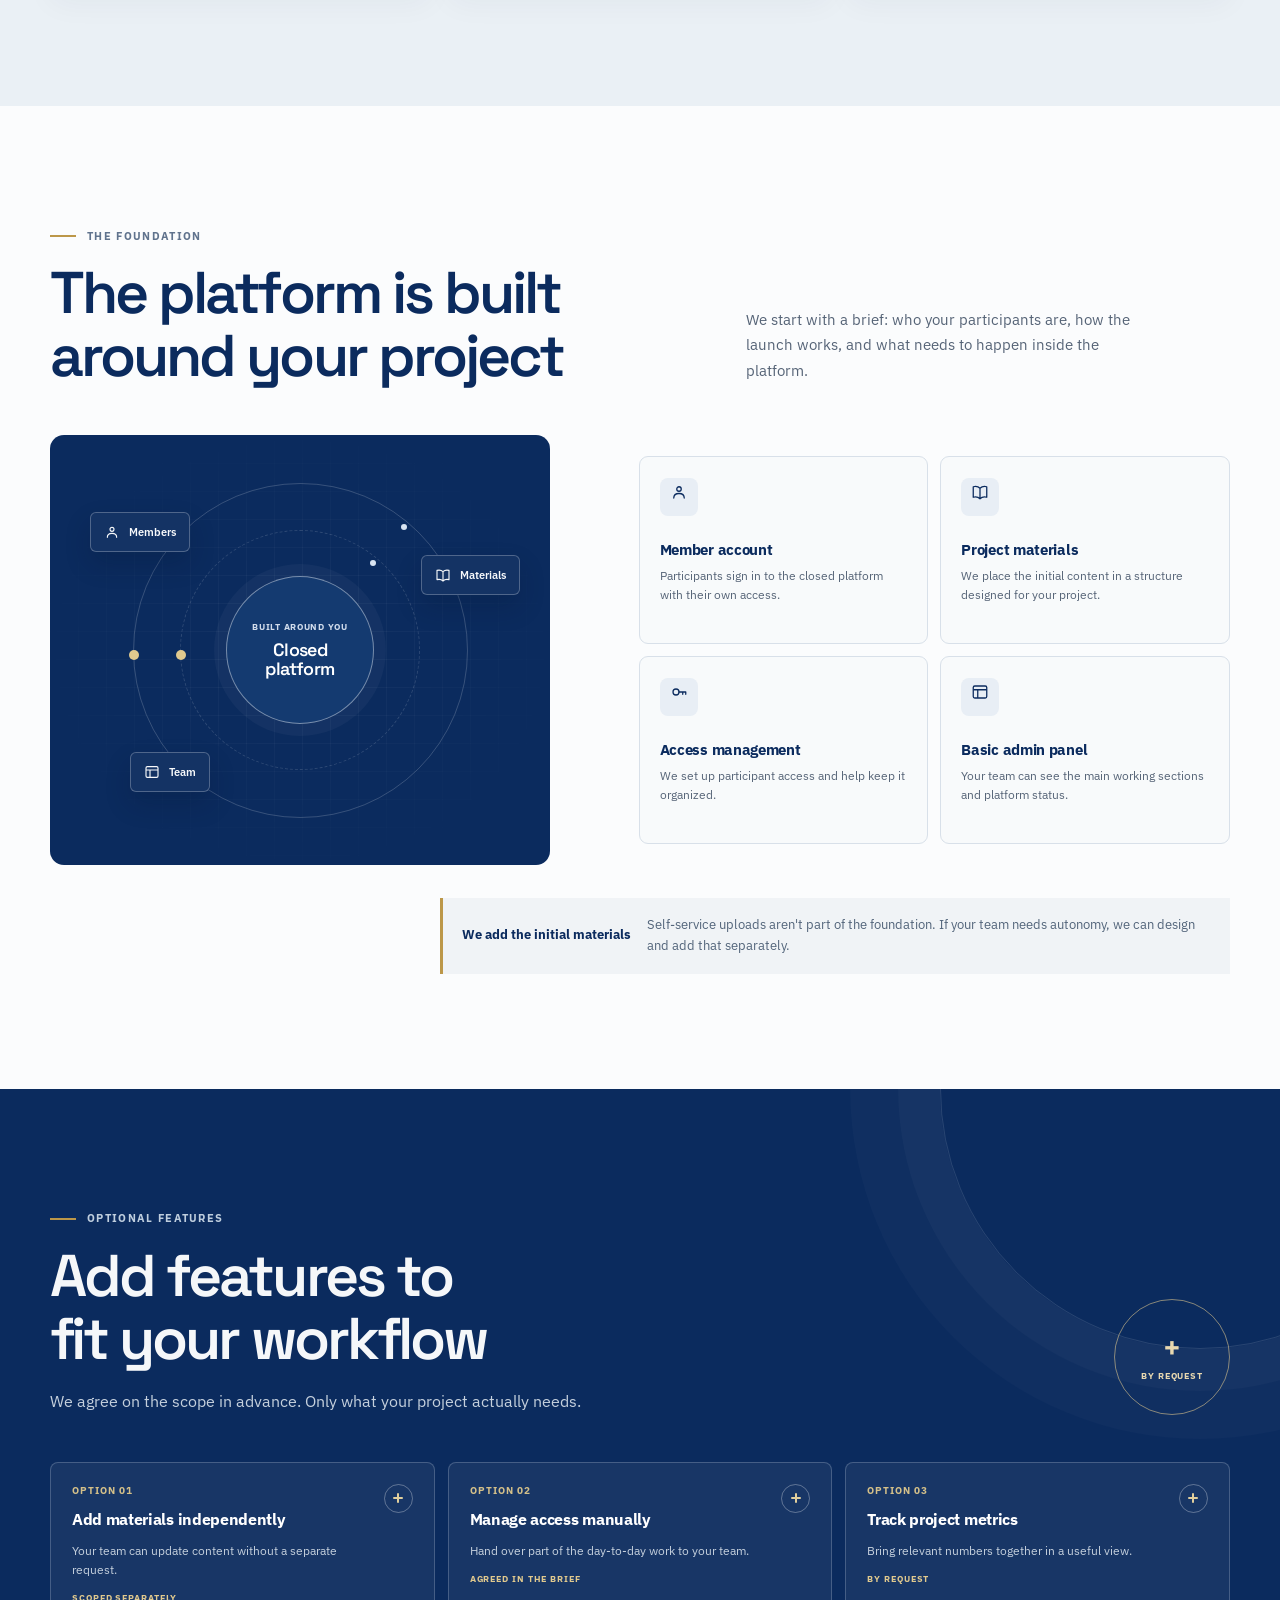
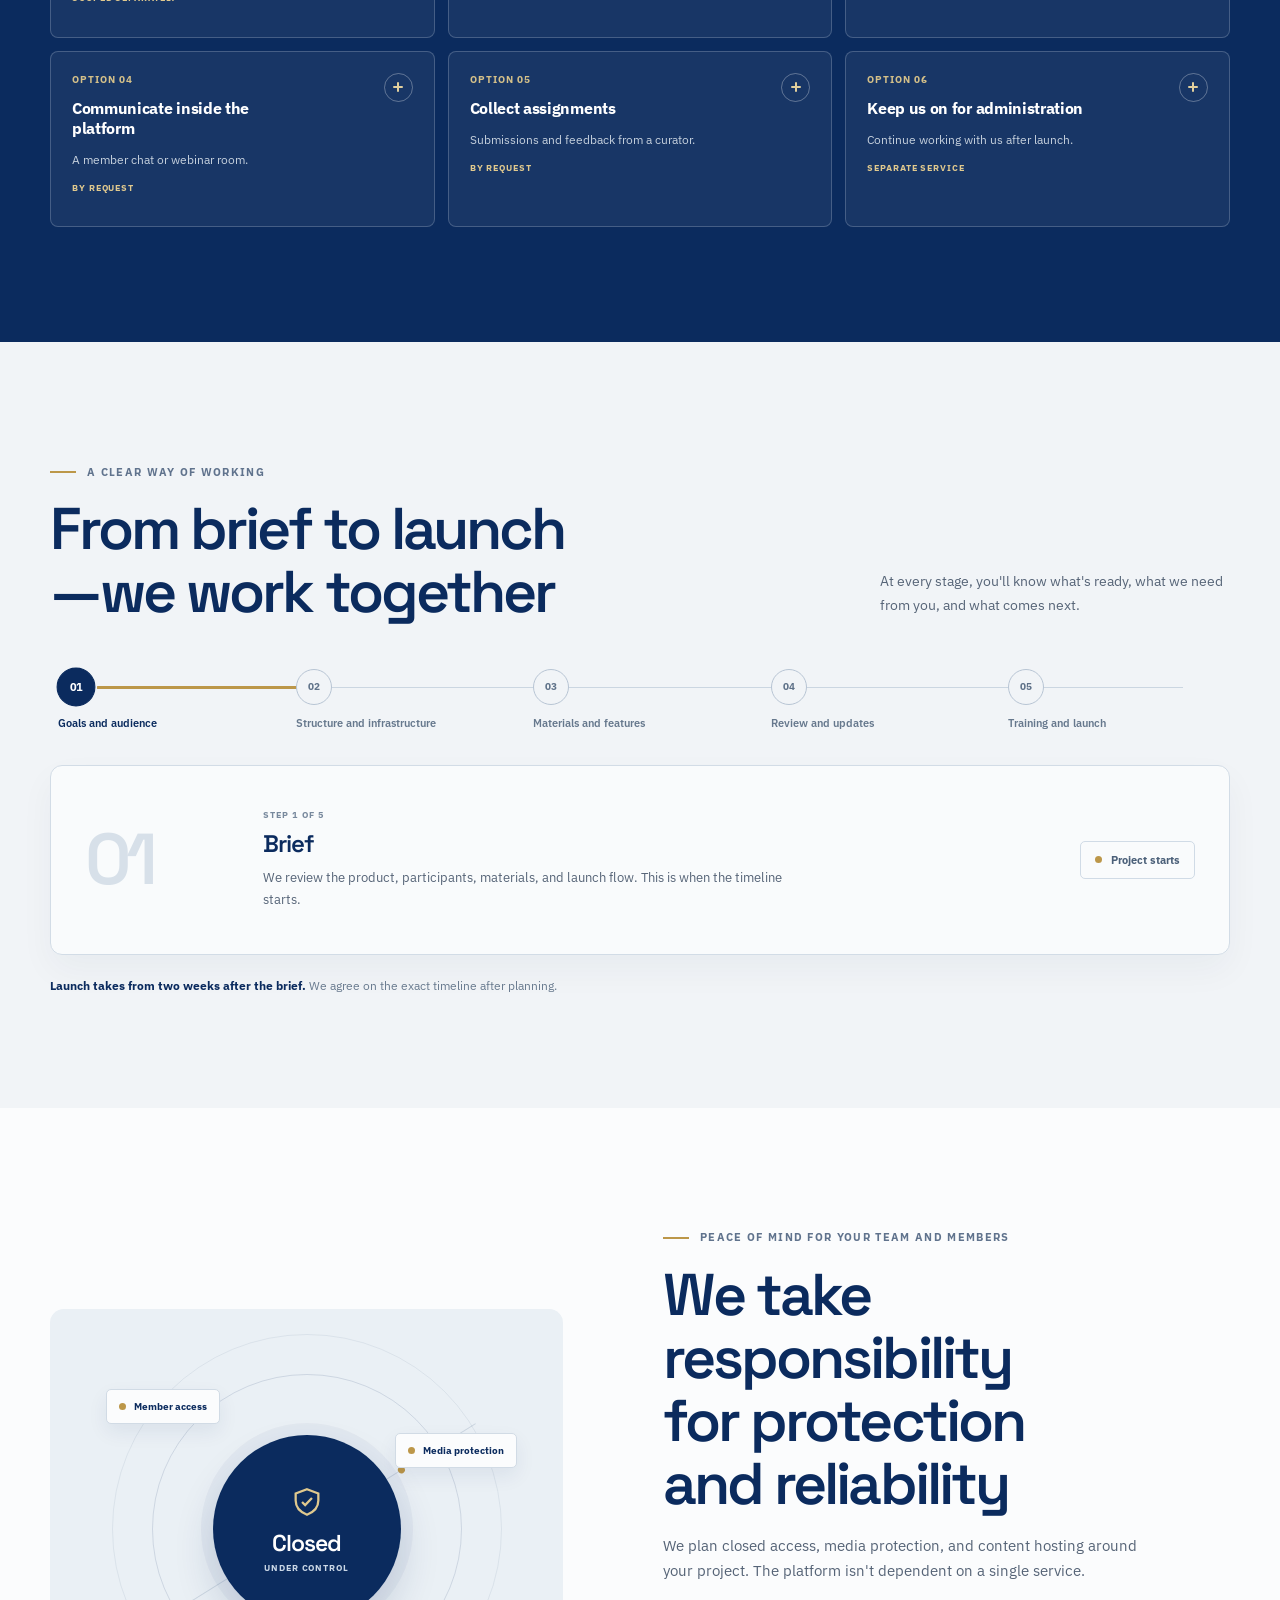
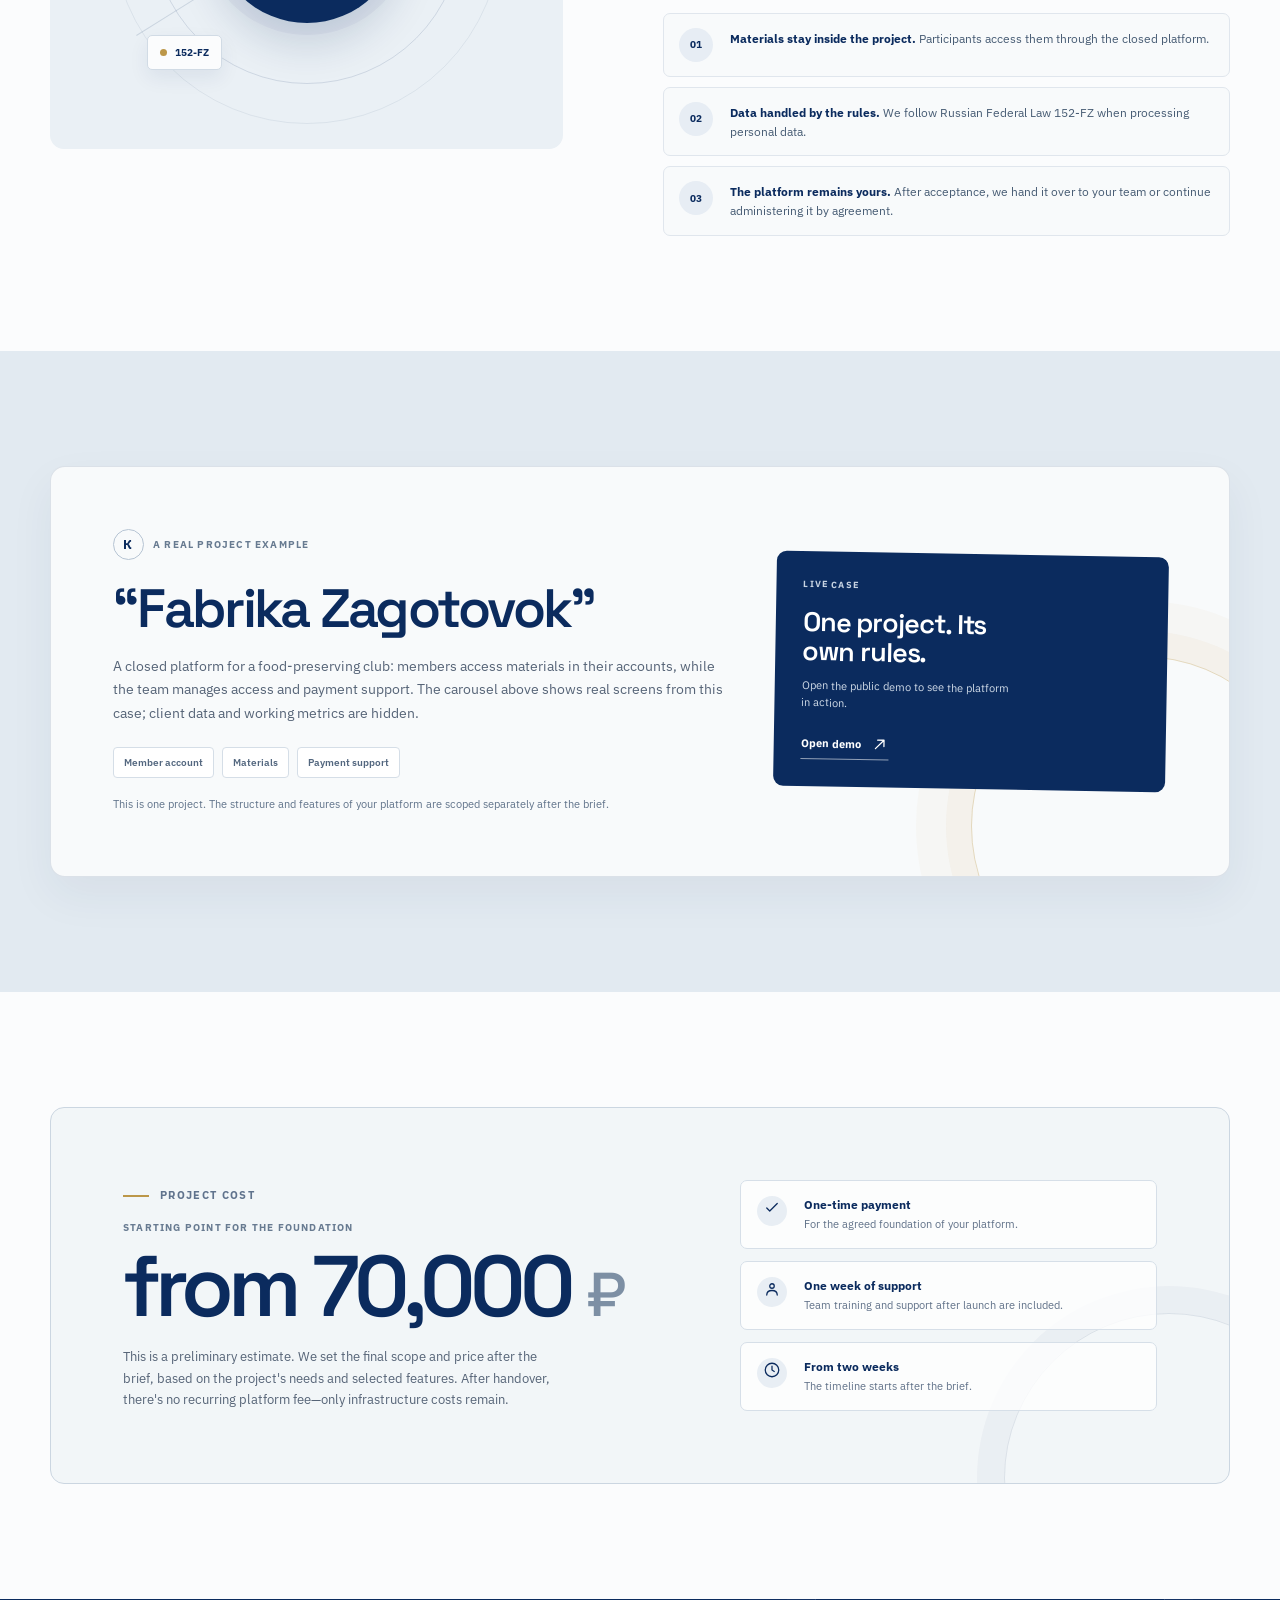
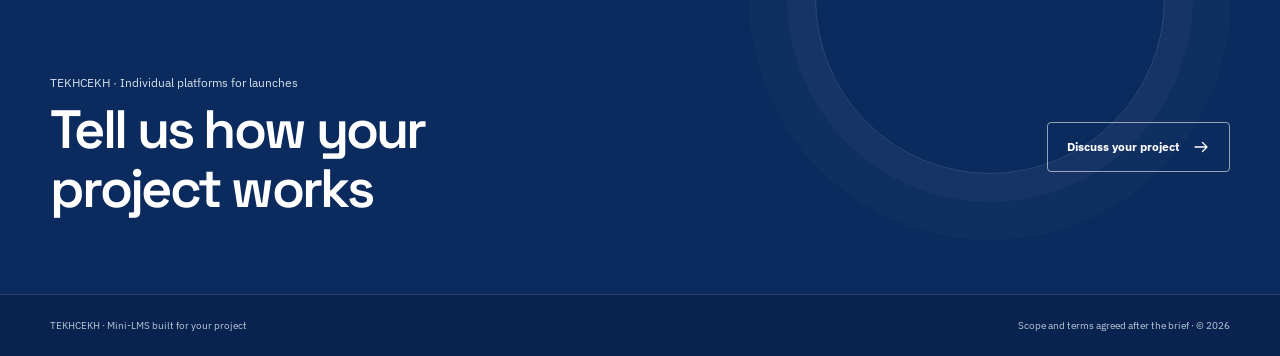
==== commit e1929760: "Polish mobile layouts and controls; use approved Techcekh favicon" ====
--- a/index.en.html
+++ b/index.en.html
@@ -9,10 +9,12 @@
   <meta property="og:type" content="website">
   <meta property="og:title" content="Closed platforms for launches and communities — TEKHCEKH">
   <meta property="og:description" content="An individual platform built around your project. Your materials won't show up on leak forums.">
-  <link rel="icon" type="image/svg+xml" href="images/favicon.svg">
+  <link rel="icon" type="image/png" sizes="128x128" href="images/favicon.png?v=texcex-2">
+  <link rel="icon" type="image/svg+xml" sizes="any" href="images/favicon.svg?v=texcex-2">
+  <link rel="apple-touch-icon" href="images/favicon.png?v=texcex-2">
   <link rel="preconnect" href="https://fonts.googleapis.com">
   <link rel="preconnect" href="https://fonts.gstatic.com" crossorigin>
-  <link rel="stylesheet" href="css/texcex-refresh.css?v=mobile-compat-1">
+  <link rel="stylesheet" href="css/texcex-refresh.css?v=mobile-polish-2">
 </head>
 <body>
   <div class="lms-full-page">
@@ -158,6 +160,6 @@
     </main>
     <footer class="lms-footer"><div class="lms-container lms-footer-inner"><span>TEKHCEKH · Mini-LMS built for your project</span><span>Scope and terms agreed after the brief · © <span id="year"></span></span></div></footer>
   </div>
-  <script src="js/script.js?v=mobile-compat-1" defer></script>
+  <script src="js/script.js?v=mobile-polish-2" defer></script>
 </body>
 </html>
--- a/css/texcex-refresh.css
+++ b/css/texcex-refresh.css
@@ -442,6 +442,37 @@
 .lms-cost-detail:nth-child(1) .lms-cost-detail-mark { --ui-icon: var(--icon-check); }
 .lms-cost-detail:nth-child(2) .lms-cost-detail-mark { --ui-icon: var(--icon-user); }
 
+/* Font-independent controls: the text glyphs remain decorative fallbacks. */
+.current-theme__sun,
+.current-theme__moon,
+.ac-arrow,
+.lms-ink-link span,
+.lms-case-link span,
+.lms-bottom-link span { font-size: 0; }
+.current-theme__sun::before,
+.current-theme__moon::before,
+.ac-arrow::before,
+.lms-ink-link span::before,
+.lms-case-link span::before,
+.lms-bottom-link span::before {
+  display: block;
+  width: 18px;
+  height: 18px;
+  background: currentColor;
+  -webkit-mask: var(--control-icon) center / contain no-repeat;
+  mask: var(--control-icon) center / contain no-repeat;
+  content: "";
+}
+.current-theme__sun { --control-icon: url("data:image/svg+xml,%3Csvg xmlns='http://www.w3.org/2000/svg' viewBox='0 0 24 24' fill='none' stroke='black' stroke-width='1.7' stroke-linecap='round'%3E%3Ccircle cx='12' cy='12' r='4'/%3E%3Cpath d='M12 2v2M12 20v2M2 12h2M20 12h2M5 5l1.5 1.5M17.5 17.5 19 19M5 19l1.5-1.5M17.5 6.5 19 5'/%3E%3C/svg%3E"); }
+.current-theme__moon { --control-icon: url("data:image/svg+xml,%3Csvg xmlns='http://www.w3.org/2000/svg' viewBox='0 0 24 24' fill='none' stroke='black' stroke-width='1.7' stroke-linejoin='round'%3E%3Cpath d='M20 15A8.5 8.5 0 0 1 9 4a8.5 8.5 0 1 0 11 11Z'/%3E%3C/svg%3E"); }
+.ac-arrow,
+.lms-ink-link span,
+.lms-case-link span,
+.lms-bottom-link span { --control-icon: url("data:image/svg+xml,%3Csvg xmlns='http://www.w3.org/2000/svg' viewBox='0 0 24 24' fill='none' stroke='black' stroke-width='1.7' stroke-linecap='round' stroke-linejoin='round'%3E%3Cpath d='M4 12h16m-6-6 6 6-6 6'/%3E%3C/svg%3E"); }
+.ac-arrow[data-carousel-prev]::before { transform: rotate(180deg); }
+.lms-ink-link span::before { transform: rotate(90deg); }
+.lms-case-link span::before { transform: rotate(-45deg); }
+
 /* Problem and project core */
 .lms-problems { overflow: hidden; background: var(--bluewash); }
 .lms-problems::after,
@@ -546,7 +577,7 @@
 .lms-process-tab[aria-pressed="true"] .lms-process-tab-dot { border-color: var(--ink); background: var(--ink); color: #fff; transform: scale(1.08); }
 .lms-process-tab-label { max-width: 170px; color: #66788d; font-size: 11px; font-weight: 600; line-height: 1.35; }
 .lms-process-tab[aria-pressed="true"] .lms-process-tab-label { color: var(--ink); }
-.lms-process-panel { display: grid; min-height: 190px; grid-template-columns: 150px 1fr auto; align-items: center; gap: 28px; padding: 30px 34px; border: 1px solid #d2dce6; border-radius: 12px; background: rgba(251,252,253,.88); box-shadow: 0 15px 35px rgba(22,45,74,.045); }
+.lms-process-panel { display: grid; min-height: max(190px,var(--process-panel-height,0px)); grid-template-columns: 150px minmax(0,1fr) auto; align-items: center; gap: 28px; padding: 30px 34px; border: 1px solid #d2dce6; border-radius: 12px; background: rgba(251,252,253,.88); box-shadow: 0 15px 35px rgba(22,45,74,.045); }
 .lms-process-panel-number { color: #d7e0e9; font-family: var(--display-font); font-size: 72px; font-weight: 600; letter-spacing: -.08em; line-height: .85; }
 .lms-process-panel-copy span { display: block; margin-bottom: 8px; color: #78899d; font-size: 9px; font-weight: 700; letter-spacing: .12em; text-transform: uppercase; }
 .lms-process-panel-copy h3 { margin: 0; color: var(--ink); font-family: var(--display-font); font-size: 24px; font-weight: 600; letter-spacing: -.04em; }
@@ -630,7 +661,31 @@
 @keyframes chip-float { 0%,100% { transform: translateY(0); } 50% { transform: translateY(-5px); } }
 @keyframes seal-breathe { 0%,100% { transform: scale(1); } 50% { transform: scale(1.03); } }
 
+@media (min-width: 981px) and (max-width: 1100px) {
+  .current-logo { min-height: 44px; }
+  .current-nav a { display: inline-flex; min-height: 44px; align-items: center; }
+  .current-lang,
+  .current-theme { width: 44px; height: 44px; min-width: 44px; min-height: 44px; }
+  .current-header-cta { min-height: 44px; }
+  .ac-arrow { width: 44px; height: 44px; flex: 0 0 44px; }
+  .ac-dot { width: 44px; height: 44px; }
+  .ac-dots { min-height: 44px; }
+  .lms-ink-link,
+  .lms-case-link { min-height: 44px; align-items: center; }
+}
+
 @media (max-width: 980px) {
+  .current-nav { display: none; }
+  .current-controls { margin-left: auto; flex: 0 0 auto; }
+  .current-lang,
+  .current-theme { width: 44px; height: 44px; min-width: 44px; min-height: 44px; }
+  .current-header-cta { min-height: 44px; white-space: nowrap; }
+  .current-logo { min-height: 44px; }
+  .lms-ink-link,
+  .lms-case-link { min-height: 44px; align-items: center; }
+  .ac-arrow { width: 44px; height: 44px; flex: 0 0 44px; }
+  .ac-dot { width: 44px; height: 44px; }
+  .ac-dots { min-height: 44px; }
   .current-hero { min-height: auto; padding-block: 42px 48px; }
   .current-hero__inner { grid-template-columns: minmax(0,1fr); gap: 34px; }
   .current-copy { max-width: 720px; }
@@ -641,9 +696,18 @@
   .lms-tailored-head { grid-template-columns: 1fr; gap: 18px; }
   .lms-core-showcase,.lms-safety-layout { grid-template-columns: 1fr; gap: 38px; }
   .lms-orbit,.lms-safety-art { width: min(100%,560px); margin-inline: auto; }
-  .lms-core-list { grid-template-columns: repeat(4,minmax(0,1fr)); }
+  .lms-core-list { grid-template-columns: repeat(2,minmax(0,1fr)); }
   .lms-core-card { min-height: 190px; padding: 18px 16px; }
+  .lms-core-card p,
+  .lms-addon-summary,
+  .lms-addon-extra p { font-size: 14px; }
   .lms-core-card:nth-child(even) { transform: none; }
+  .lms-addon-grid { grid-template-columns: repeat(2,minmax(0,1fr)); }
+  .lms-addon-button { min-width: 0; }
+  .lms-addon-title { overflow-wrap: break-word; }
+  .lms-process-panel { grid-template-columns: 64px minmax(0,1fr); gap: 20px; padding: 24px; }
+  .lms-process-panel-number { grid-row: 1 / span 2; }
+  .lms-process-chip { grid-column: 2; justify-self: start; white-space: normal; max-width: 100%; }
   .lms-safety-art { grid-row: 1; min-height: 370px; }
   .lms-case-card { grid-template-columns: 1fr .75fr; }
 }
@@ -668,24 +732,26 @@
   .current-eyebrow { margin-bottom: 13px; font-size: 10px; }
   .current-title { max-width: 17ch; font-size: clamp(34px,9vw,44px); }
   .current-subtitle { margin-top: 14px; font-size: 14px; }
-  .current-detail { margin-top: 9px; font-size: 12px; }
+  .current-detail { margin-top: 9px; font-size: 13px; }
   .current-actions { margin-top: 18px; }
   .current-button { min-height: 46px; padding-inline: 15px; font-size: 12px; }
   .current-points { flex-direction: column; gap: 8px; margin-top: 17px; }
-  .current-visual { padding: 14px 12px 0 11px; }
-  .current-visual::before { right: 0; bottom: 29px; }
+  .current-visual { padding: 14px 12px 14px 11px; }
+  .current-visual::before { right: 0; bottom: 0; }
   .current-visual::after { top: 5px; left: 5px; width: 25px; }
   .current-visual .ac-deck { padding: 7px 0 9px; }
   .current-visual-heading { align-items: flex-start; font-size: 11px; }
-  .current-project-count { max-width: 48%; font-size: 9px; }
-  .ac-caption { align-items: center; gap: 8px; margin-inline: 0; }
-  .ac-caption-copy strong { font-size: 11px; }
-  .ac-caption-copy p { max-width: 190px; font-size: 9px; }
+  .current-project-count { max-width: 48%; font-size: 11px; }
+  .ac-caption { align-items: stretch; flex-direction: column; gap: 10px; margin-inline: 0; }
+  .ac-caption-copy strong { font-size: 14px; }
+  .ac-caption-copy p { max-width: none; font-size: 12px; }
+  .ac-controls { align-self: flex-end; }
   .ac-controls { gap: 5px; }
-  .ac-arrow { width: 36px; height: 36px; }
-  .ac-count { font-size: 9px; }
-  .current-case-note { margin: 6px 0 0; font-size: 9px; }
-  .current-header-cta { min-height: 35px; padding-inline: 10px; font-size: 11px; }
+  .ac-arrow { width: 44px; height: 44px; }
+  .ac-count { font-size: 11px; }
+  .ac-dots { margin-top: 0; }
+  .current-case-note { margin: 8px 0 0; font-size: 12px; line-height: 1.5; }
+  .current-header-cta { min-height: 44px; padding-inline: 10px; font-size: 11px; }
   .lms-problem-intro { gap: 18px; margin-bottom: 30px; }
   .lms-problem-grid { grid-template-columns: 1fr; gap: 11px; }
   .lms-problem-card,.lms-problem-card:nth-child(2) { min-height: 0; padding: 19px 20px 22px; transform: none; }
@@ -698,9 +764,9 @@
   .lms-orbit-chip--three { bottom: 14%; left: 7%; }
   .lms-core-list { grid-template-columns: 1fr 1fr; gap: 9px; }
   .lms-core-card { min-height: 182px; padding: 16px 14px; }
-  .lms-core-card h3 { font-size: 14px; }
-  .lms-core-card p { font-size: 11px; }
-  .lms-base-note { align-items: start; flex-direction: column; gap: 5px; margin-top: 23px; padding: 14px; font-size: 12px; }
+  .lms-core-card h3 { font-size: 16px; overflow-wrap: break-word; }
+  .lms-core-card p { font-size: 14px; }
+  .lms-base-note { align-items: start; flex-direction: column; gap: 5px; margin-top: 23px; padding: 14px; font-size: 14px; }
   .lms-options-head { gap: 22px; margin-bottom: 31px; }
   .lms-addon-count { width: 83px; height: 83px; }
   .lms-addon-count strong { font-size: 24px; }
@@ -709,19 +775,26 @@
   .lms-addon,.lms-addon-button { min-height: 0; }
   .lms-addon-button { grid-template-columns: 1fr auto; padding: 17px; }
   .lms-addon-title { font-size: 15px; }
-  .lms-addon-summary { font-size: 11px; }
-  .lms-addon-extra { padding: 0 17px 17px; }
+  .lms-addon-summary { font-size: 14px; }
+  .lms-addon-extra { padding: 0 17px 17px; font-size: 14px; }
+  .lms-addon-extra p { font-size: 14px; }
   .lms-process-head { gap: 18px; margin-bottom: 30px; }
-  .lms-process-tabs { display: flex; gap: 4px; margin-right: -20px; padding-right: 20px; overflow-x: auto; overscroll-behavior-x: contain; scrollbar-width: thin; scroll-snap-type: x proximity; -webkit-overflow-scrolling: touch; touch-action: pan-x pan-y; }
+  .lms-process-tabs { display: grid; grid-template-columns: repeat(5,minmax(0,1fr)); gap: 4px; margin-right: 0; padding: 0 0 40px; overflow: visible; }
   .lms-process-tabs::before,.lms-process-fill { display: none; }
-  .lms-process-tab { min-width: 116px; flex: 0 0 116px; gap: 9px; padding: 0 8px 12px; scroll-snap-align: start; touch-action: manipulation; }
-  .lms-process-tab-label { max-width: 100px; font-size: 10px; }
-  .lms-process-panel { grid-template-columns: 64px 1fr; gap: 16px; min-height: 0; padding: 21px 18px; }
+  .lms-process-tab { position: static; min-width: 0; min-height: 56px; gap: 0; padding: 4px 0; touch-action: manipulation; }
+  .lms-process-tab-dot { width: 44px; height: 44px; }
+  .lms-process-tab-label { position: absolute; width: 1px; height: 1px; margin: -1px; overflow: hidden; clip-path: inset(50%); }
+  .lms-process-tab[aria-pressed="true"] .lms-process-tab-label { top: 64px; right: 0; left: 0; width: auto; height: auto; max-width: none; margin: 0; overflow: visible; clip-path: none; text-align: left; font-size: 12px; line-height: 1.5; }
+  .lms-process-panel { grid-template-columns: 50px minmax(0,1fr); gap: 16px; padding: 21px 16px; }
   .lms-process-panel-number { font-size: 49px; }
   .lms-process-panel-copy h3 { font-size: 20px; }
-  .lms-process-panel-copy p { font-size: 12px; }
-  .lms-process-chip { grid-column: 2; justify-self: start; font-size: 10px; white-space: normal; }
+  .lms-process-panel-copy h3 { overflow-wrap: break-word; }
+  .lms-process-panel-copy p { font-size: 14px; }
+  .lms-process-chip { grid-column: 2; justify-self: start; font-size: 12px; white-space: normal; }
+  .lms-timing { font-size: 13px; line-height: 1.6; }
   .lms-safety-layout { gap: 29px; }
+  .lms-safety-point p,
+  .lms-case-side p { font-size: 14px; }
   .lms-safety-art { min-height: 320px; }
   .lms-safety-art::before { width: 250px; height: 250px; }
   .lms-safety-art::after { width: 310px; height: 310px; }
@@ -734,7 +807,10 @@
   .lms-case-card { grid-template-columns: 1fr; gap: 25px; padding: 25px 21px; }
   .lms-case-side { min-height: 205px; padding: 21px; transform: none; }
   .lms-case-title { font-size: clamp(34px,9vw,46px); }
-  .lms-case-copy p { font-size: 13px; }
+  .lms-case-copy p { font-size: 14px; }
+  .lms-price-note,
+  .lms-cost-detail p { font-size: 14px; }
+  .lms-cost-detail strong { font-size: 15px; }
   .lms-cost-panel { grid-template-columns: 1fr; gap: 28px; padding: 26px 21px; }
   .lms-price { font-size: clamp(50px,13vw,68px); }
   .lms-cost-details { gap: 8px; }
@@ -753,18 +829,39 @@
   .current-logo { width: clamp(104px,32vw,124px); }
   .current-controls { gap: 6px; }
   .current-lang,
-  .current-theme { width: 34px; height: 34px; }
-  .current-header-cta { min-height: 34px; padding-inline: 9px; font-size: 10px; white-space: nowrap; }
+  .current-theme { width: 44px; height: 44px; min-width: 44px; min-height: 44px; }
+  .current-header-cta { min-height: 44px; padding-inline: 9px; font-size: 10px; white-space: nowrap; }
   .current-actions { align-items: stretch; flex-direction: column; }
   .current-button { width: 100%; }
-  .ac-caption-copy p { max-width: 145px; }
-  .lms-process-panel { grid-template-columns: 50px 1fr; }
+  .ac-caption-copy p { max-width: none; }
+  .lms-process-panel { grid-template-columns: 40px minmax(0,1fr); gap: 14px; }
   .lms-process-panel-number { font-size: 42px; }
 }
 
 @media (max-width: 360px) {
   .current-header-cta { display: none; }
   .current-controls { gap: 6px; }
+  .lms-core-list { grid-template-columns: 1fr; }
+  .lms-core-card { min-height: 0; }
+}
+
+@media (orientation: landscape) and (max-height: 500px) and (max-width: 1024px) {
+  .current-nav { display: none; }
+  .current-controls { margin-left: auto; }
+  .current-header__inner { min-height: 56px; }
+  .current-hero { padding-block: 20px 30px; }
+  .current-copy { display: grid; max-width: none; grid-template-columns: minmax(0,1fr) 180px; column-gap: 24px; align-items: start; }
+  .current-eyebrow,
+  .current-title,
+  .current-subtitle,
+  .current-detail { grid-column: 1; }
+  .current-eyebrow { margin-bottom: 9px; font-size: 9px; }
+  .current-title { max-width: none; font-size: clamp(26px,4vw,34px); }
+  .current-subtitle { margin-top: 12px; font-size: 13px; }
+  .current-detail { margin-top: 8px; font-size: 12px; }
+  .current-actions { grid-column: 2; grid-row: 1 / span 4; flex-direction: column; align-items: stretch; margin-top: 0; gap: 10px; }
+  .current-button { width: 100%; min-height: 44px; padding-inline: 10px; }
+  .current-points { grid-column: 1 / -1; flex-direction: row; flex-wrap: wrap; gap: 10px 18px; }
 }
 
 /* Dark theme */
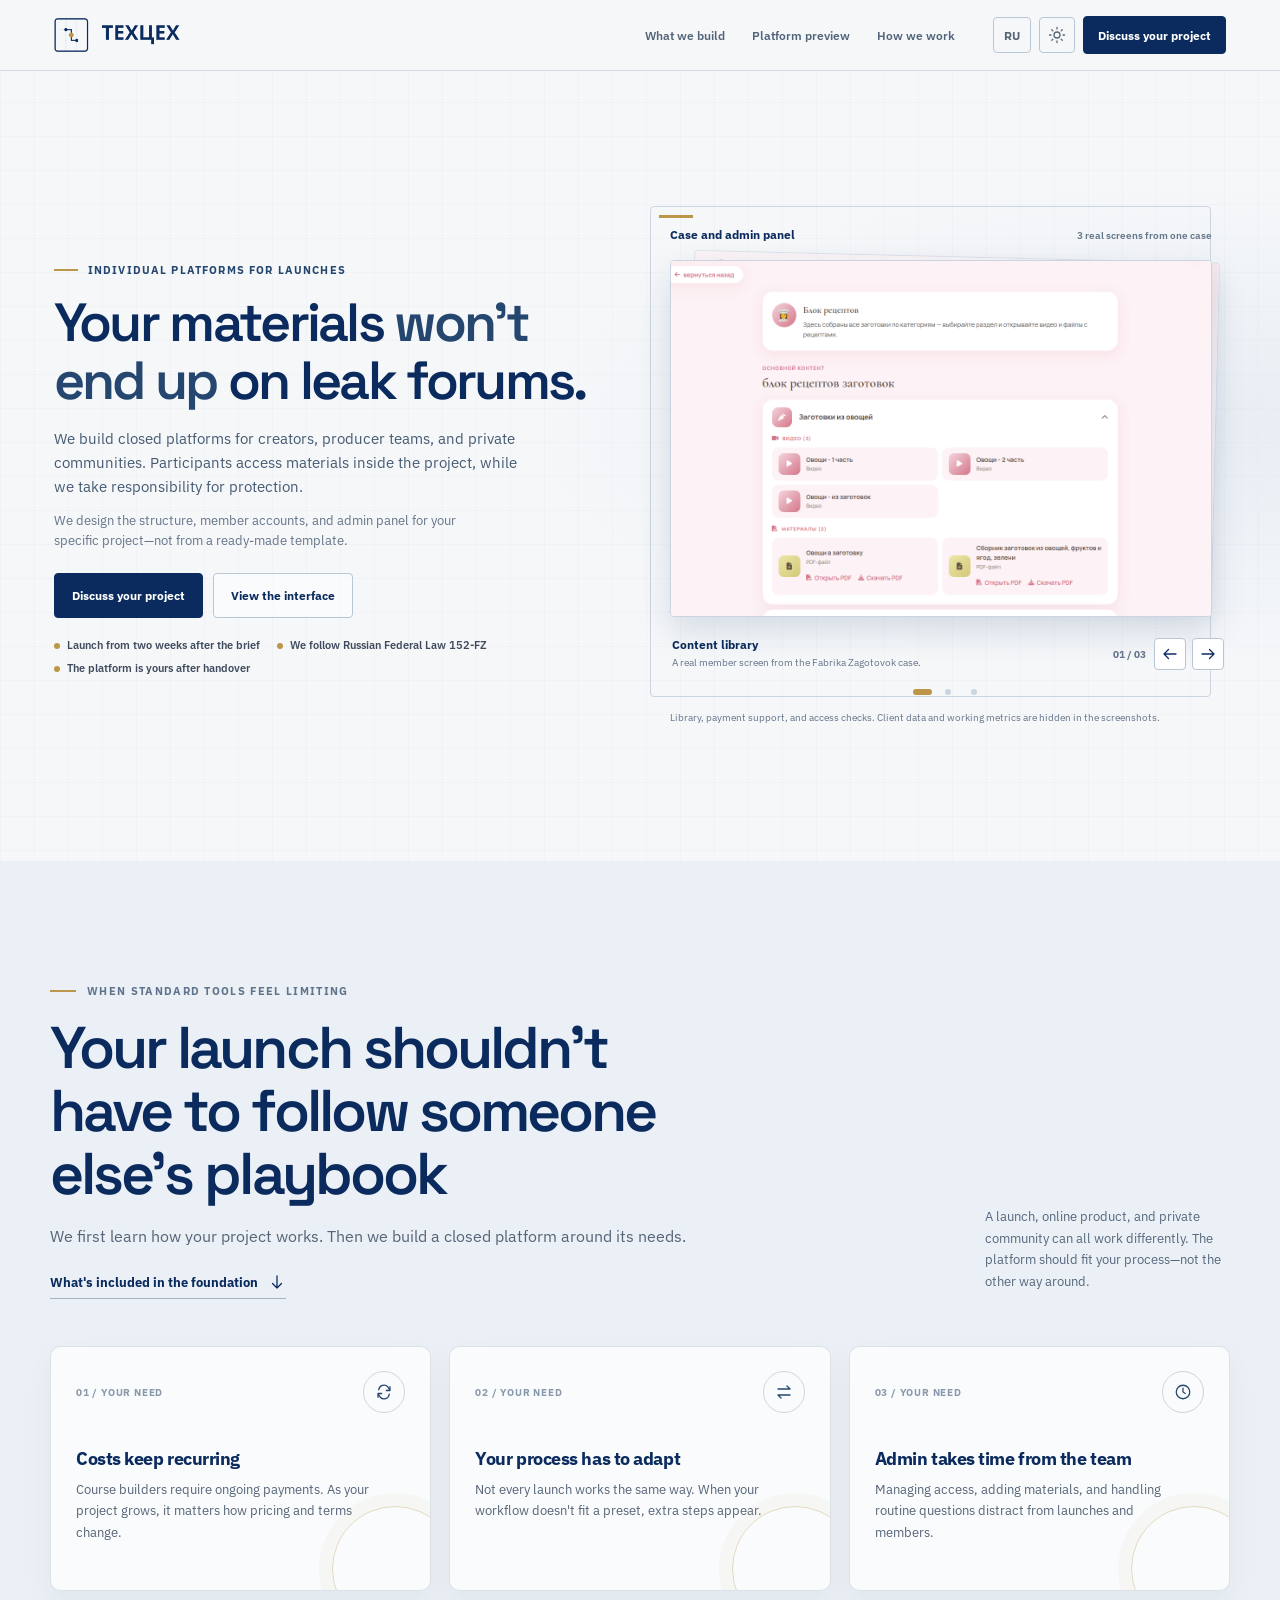
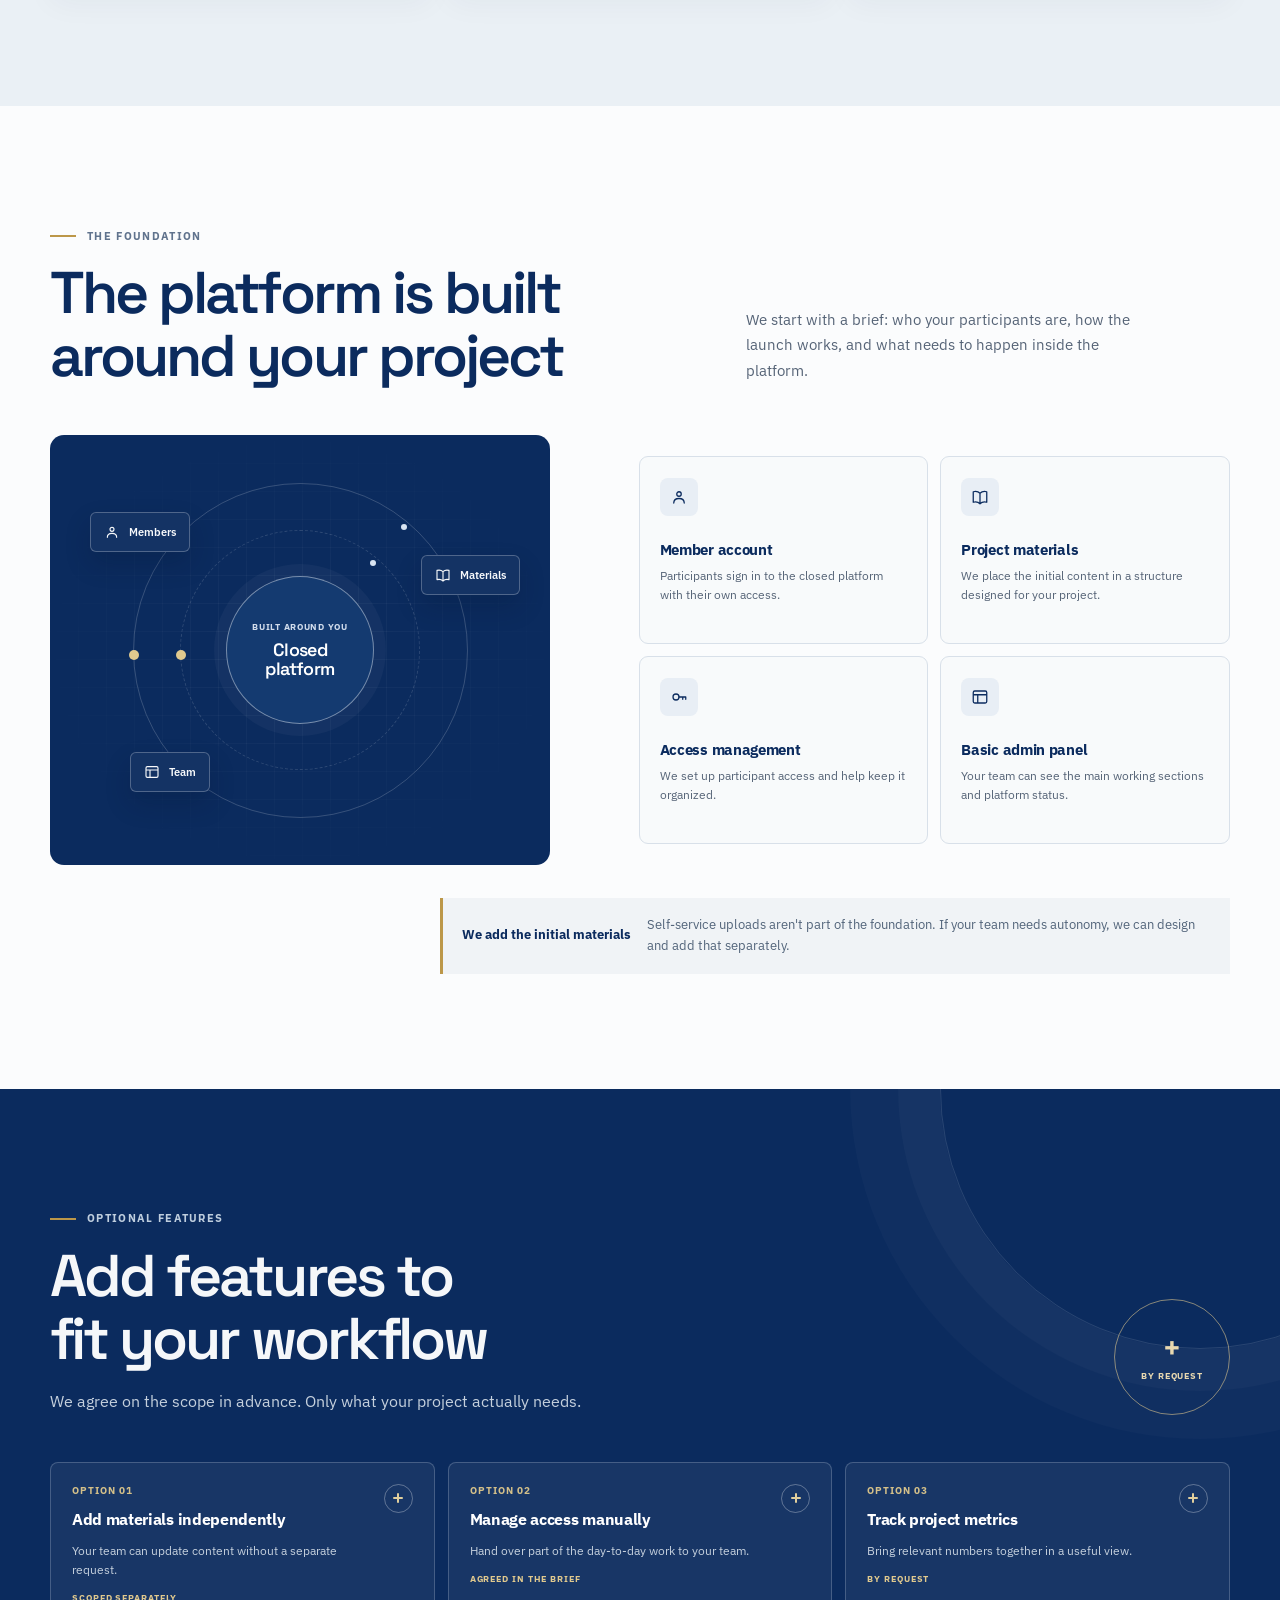
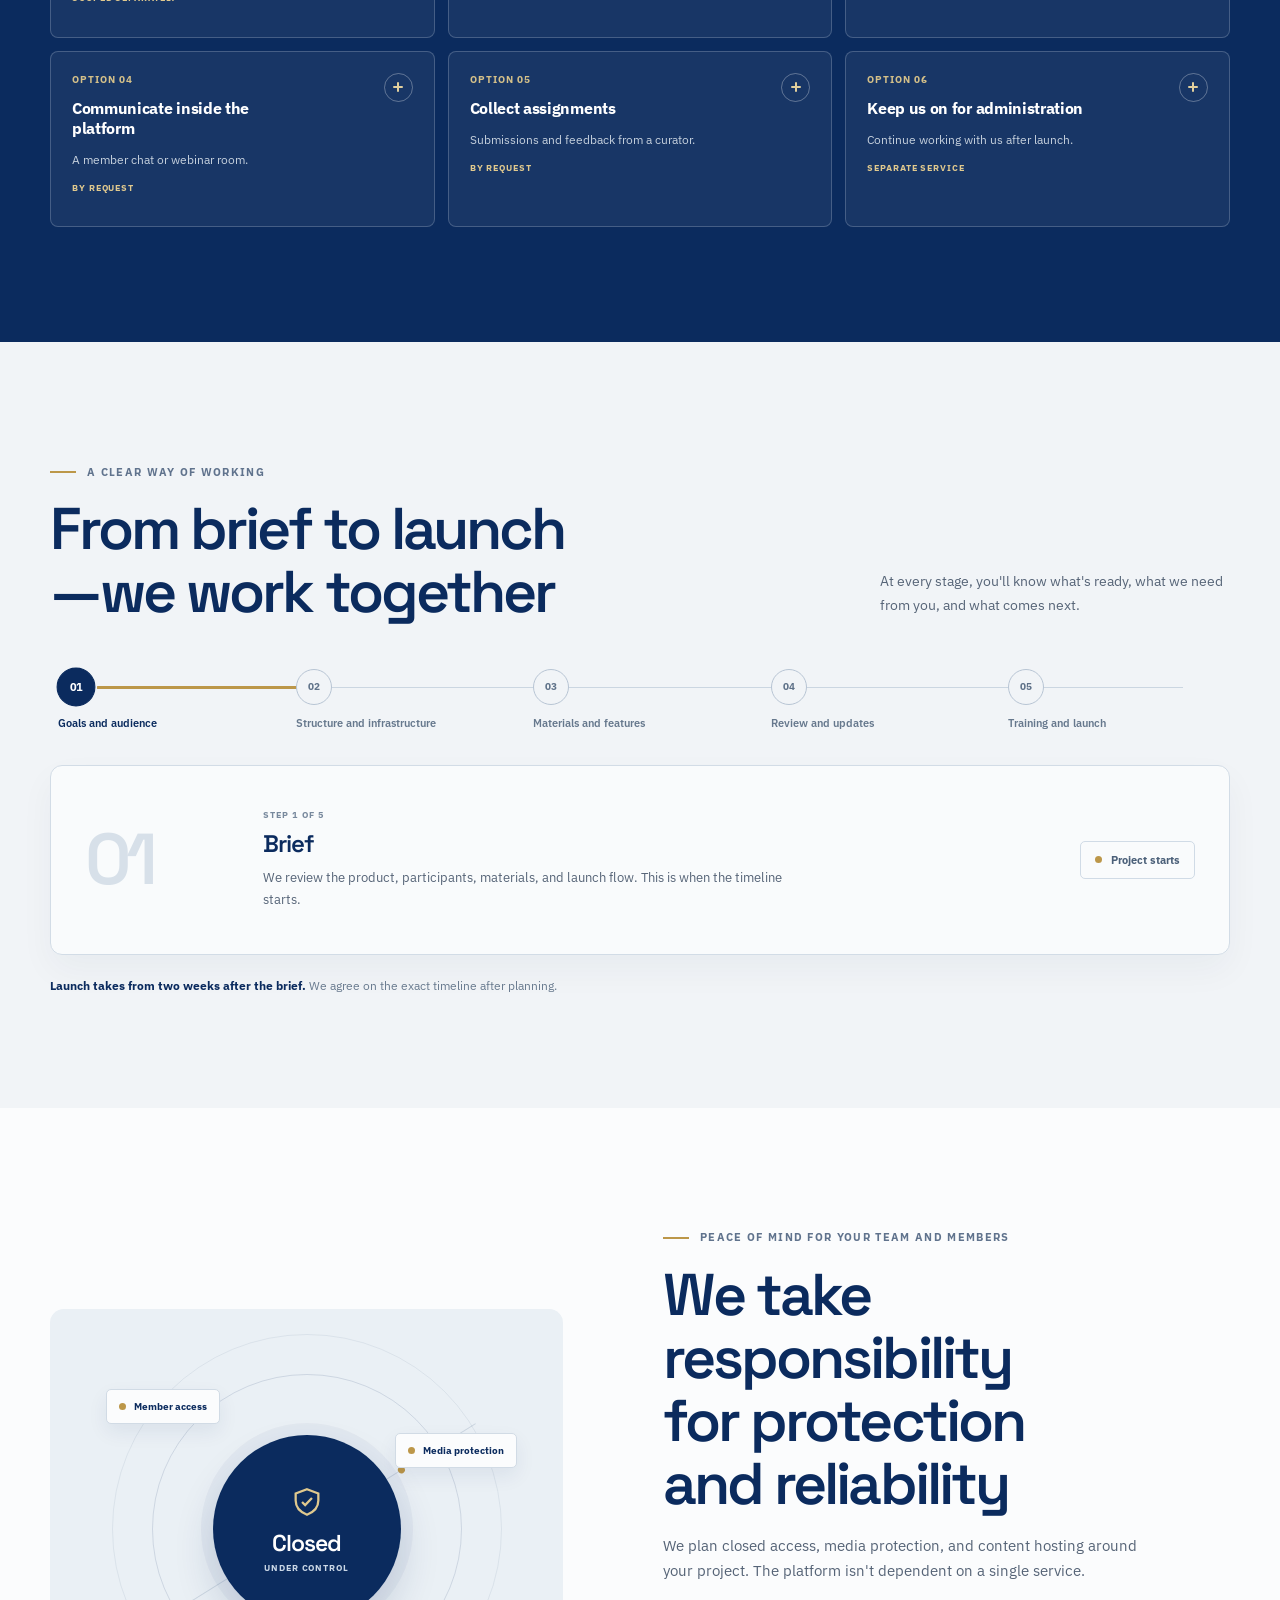
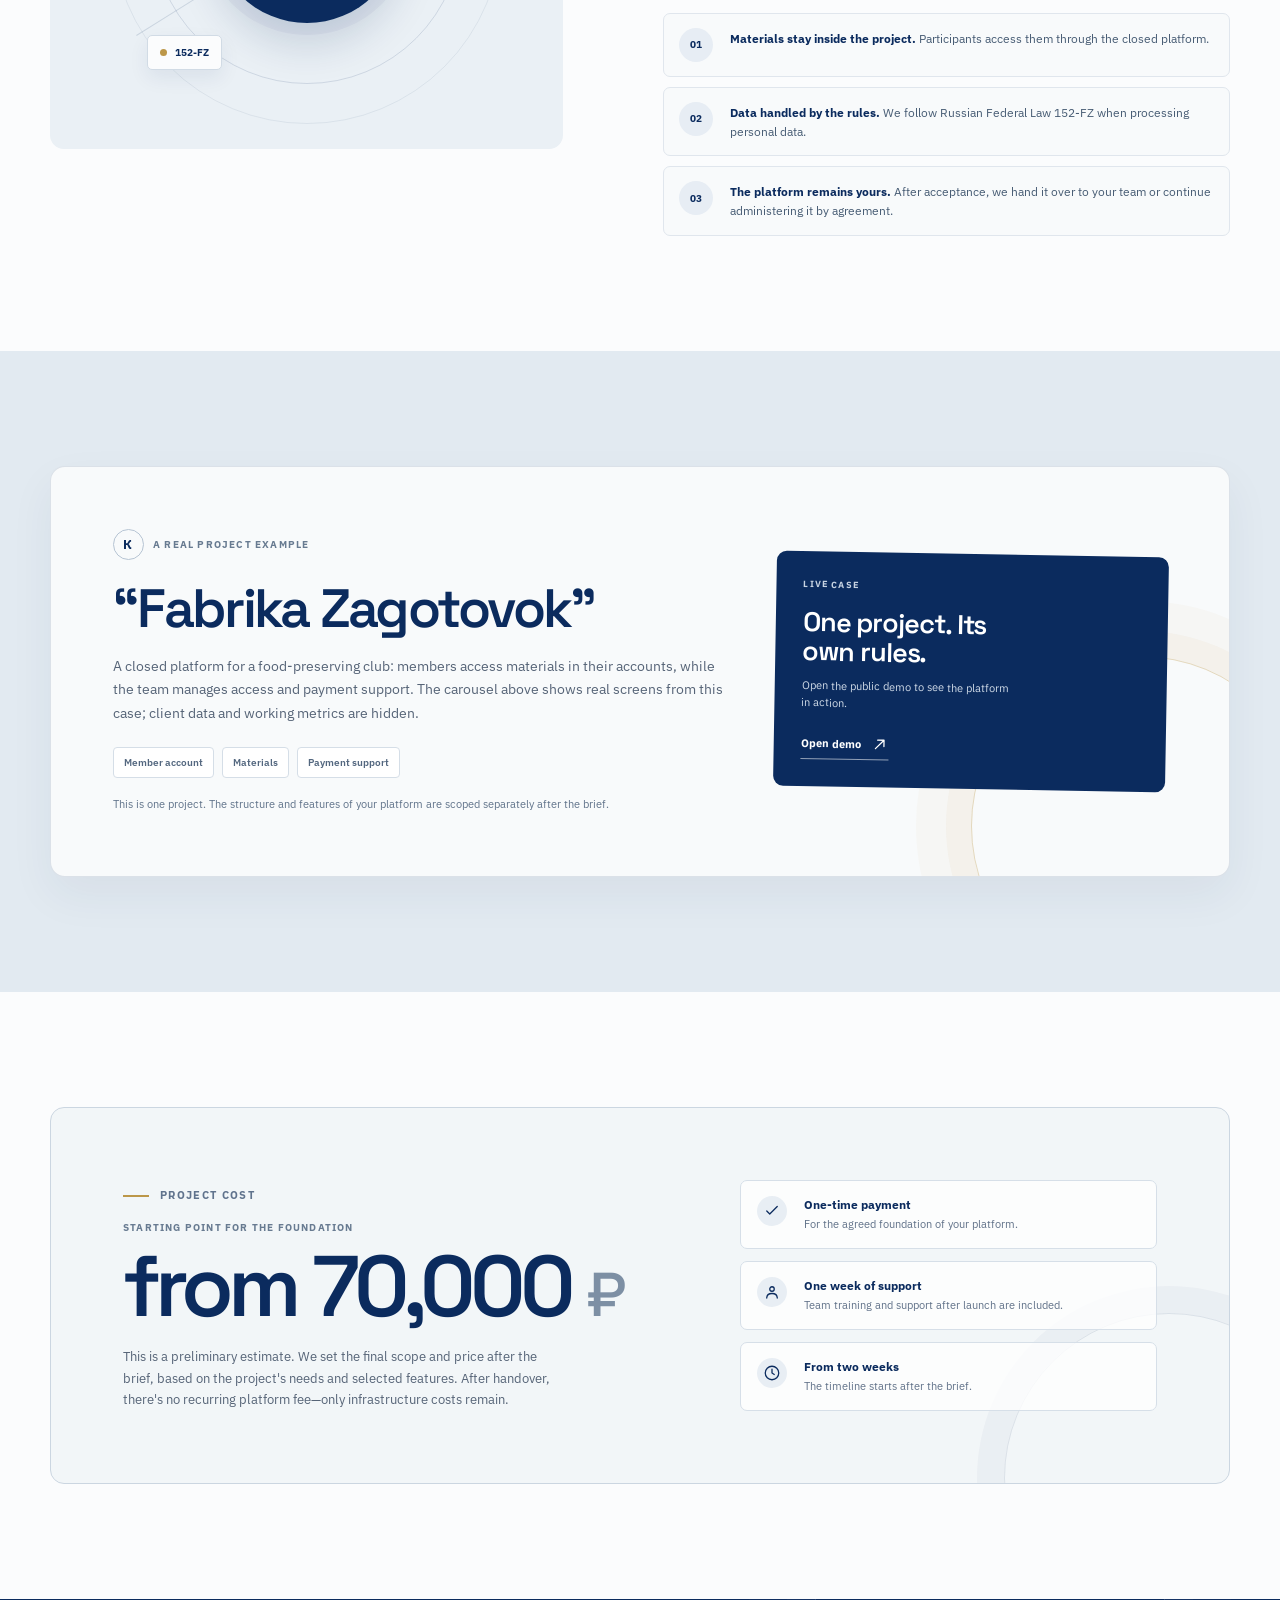
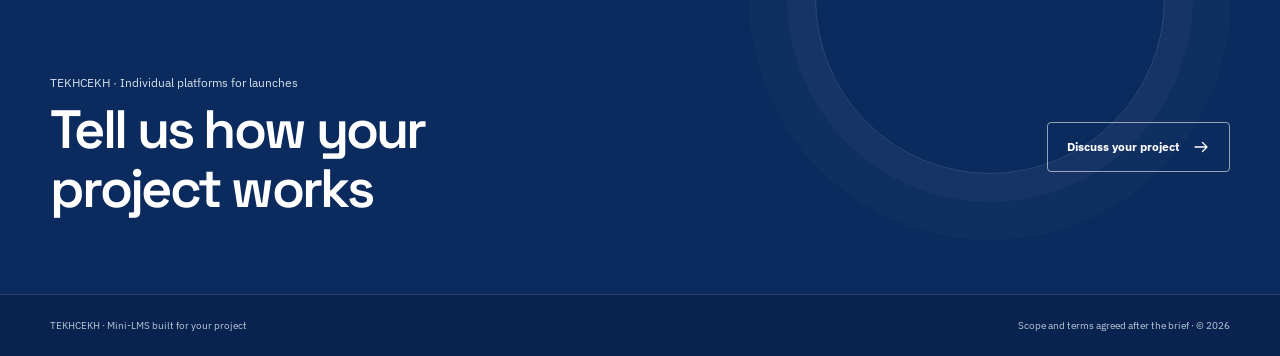
==== commit 46f14649: "Center vector drawings independently of hidden grid text" ====
--- a/index.en.html
+++ b/index.en.html
@@ -14,7 +14,7 @@
   <link rel="apple-touch-icon" href="images/favicon.png?v=texcex-2">
   <link rel="preconnect" href="https://fonts.googleapis.com">
   <link rel="preconnect" href="https://fonts.gstatic.com" crossorigin>
-  <link rel="stylesheet" href="css/texcex-refresh.css?v=mobile-polish-2">
+  <link rel="stylesheet" href="css/texcex-refresh.css?v=icon-centering-3">
 </head>
 <body>
   <div class="lms-full-page">
--- a/css/texcex-refresh.css
+++ b/css/texcex-refresh.css
@@ -423,11 +423,13 @@
 .lms-problem-icon,
 .lms-core-card-icon,
 .lms-orbit-chip > span,
-.lms-cost-detail-mark { font-size: 0 !important; --ui-icon: var(--icon-panel); }
+.lms-cost-detail-mark { position: relative; font-size: 0 !important; --ui-icon: var(--icon-panel); }
+/* Hidden fallback text is still an anonymous grid item. Anchor the drawing,
+   not the combined drawing/text tracks, to the container's actual center. */
 .lms-problem-icon::before,
 .lms-core-card-icon::before,
 .lms-orbit-chip > span::before,
-.lms-cost-detail-mark::before { display: block; width: 18px; height: 18px; background: currentColor; -webkit-mask: var(--ui-icon) center / contain no-repeat; mask: var(--ui-icon) center / contain no-repeat; content: ""; }
+.lms-cost-detail-mark::before { position: absolute; top: 50%; left: 50%; display: block; width: 18px; height: 18px; transform: translate(-50%, -50%); background: currentColor; -webkit-mask: var(--ui-icon) center / contain no-repeat; mask: var(--ui-icon) center / contain no-repeat; content: ""; }
 .lms-orbit-chip > span { display: grid; width: 16px; height: 16px; flex: 0 0 16px; place-items: center; }
 .lms-orbit-chip > span::before { width: 16px; height: 16px; }
 .lms-core-card:nth-child(1) .lms-core-card-icon,
@@ -442,22 +444,26 @@
 .lms-cost-detail:nth-child(1) .lms-cost-detail-mark { --ui-icon: var(--icon-check); }
 .lms-cost-detail:nth-child(2) .lms-cost-detail-mark { --ui-icon: var(--icon-user); }
 
-/* Font-independent controls: the text glyphs remain decorative fallbacks. */
+/* Each font-independent control has a fixed box for its centered drawing. */
 .current-theme__sun,
 .current-theme__moon,
-.ac-arrow,
 .lms-ink-link span,
 .lms-case-link span,
-.lms-bottom-link span { font-size: 0; }
+.lms-bottom-link span { position: relative; display: block; width: 18px; height: 18px; flex: 0 0 18px; font-size: 0; line-height: 0; }
+.ac-arrow { position: relative; font-size: 0; }
 .current-theme__sun::before,
 .current-theme__moon::before,
 .ac-arrow::before,
 .lms-ink-link span::before,
 .lms-case-link span::before,
 .lms-bottom-link span::before {
+  position: absolute;
+  top: 50%;
+  left: 50%;
   display: block;
   width: 18px;
   height: 18px;
+  transform: translate(-50%, -50%);
   background: currentColor;
   -webkit-mask: var(--control-icon) center / contain no-repeat;
   mask: var(--control-icon) center / contain no-repeat;
@@ -469,9 +475,9 @@
 .lms-ink-link span,
 .lms-case-link span,
 .lms-bottom-link span { --control-icon: url("data:image/svg+xml,%3Csvg xmlns='http://www.w3.org/2000/svg' viewBox='0 0 24 24' fill='none' stroke='black' stroke-width='1.7' stroke-linecap='round' stroke-linejoin='round'%3E%3Cpath d='M4 12h16m-6-6 6 6-6 6'/%3E%3C/svg%3E"); }
-.ac-arrow[data-carousel-prev]::before { transform: rotate(180deg); }
-.lms-ink-link span::before { transform: rotate(90deg); }
-.lms-case-link span::before { transform: rotate(-45deg); }
+.ac-arrow[data-carousel-prev]::before { transform: translate(-50%, -50%) rotate(180deg); }
+.lms-ink-link span::before { transform: translate(-50%, -50%) rotate(90deg); }
+.lms-case-link span::before { transform: translate(-50%, -50%) rotate(-45deg); }
 
 /* Problem and project core */
 .lms-problems { overflow: hidden; background: var(--bluewash); }
@@ -551,11 +557,11 @@
 .lms-addon-number { color: #d4c089; font-size: 10px; font-weight: 700; letter-spacing: .1em; }
 .lms-addon-arrow { position: relative; display: grid; width: 29px; height: 29px; grid-column: 2; grid-row: 1 / span 2; place-items: center; border: 1px solid rgba(255,255,255,.31); border-radius: 50%; color: #e1cf9d; font-size: 0; }
 .lms-addon-arrow::before,
-.lms-addon-arrow::after { position: absolute; border-radius: 2px; background: currentColor; content: ""; transition: transform .2s ease; }
+.lms-addon-arrow::after { position: absolute; top: 50%; left: 50%; transform: translate(-50%, -50%); border-radius: 2px; background: currentColor; content: ""; transition: transform .2s ease; }
 .lms-addon-arrow::before { width: 10px; height: 2px; }
 .lms-addon-arrow::after { width: 2px; height: 10px; }
 .lms-addon-button[aria-expanded="true"] .lms-addon-arrow { border-color: var(--gold-light); color: var(--gold-light); }
-.lms-addon-button[aria-expanded="true"] .lms-addon-arrow::after { transform: scaleY(0); }
+.lms-addon-button[aria-expanded="true"] .lms-addon-arrow::after { transform: translate(-50%, -50%) scaleY(0); }
 .lms-addon-title { max-width: 230px; color: #fff; font-size: 16px; font-weight: 700; letter-spacing: -.02em; line-height: 1.25; }
 .lms-addon-summary { grid-column: 1 / -1; max-width: 290px; color: #c5d0dd; font-size: 12px; line-height: 1.6; }
 .lms-addon-state { grid-column: 1 / -1; margin-top: 1px; color: var(--gold-light); font-size: 9px; font-weight: 700; letter-spacing: .1em; text-transform: uppercase; }
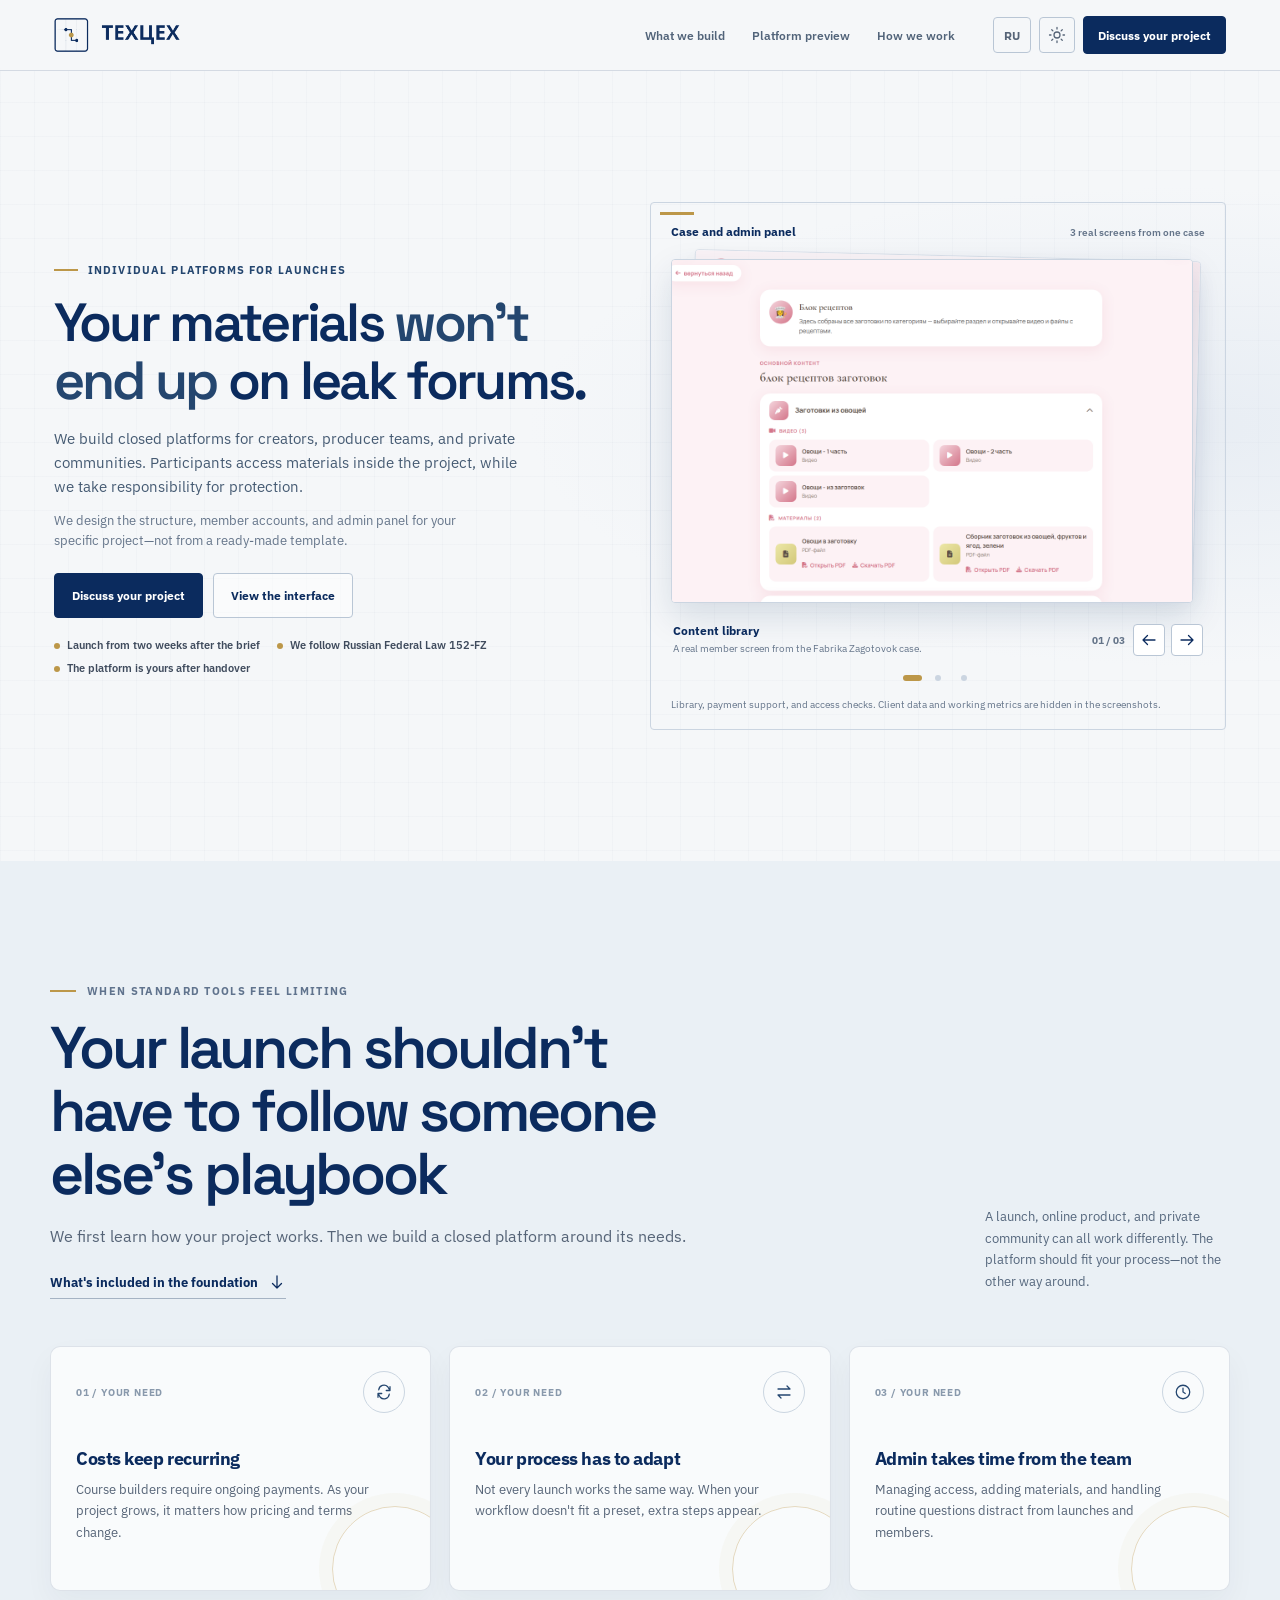
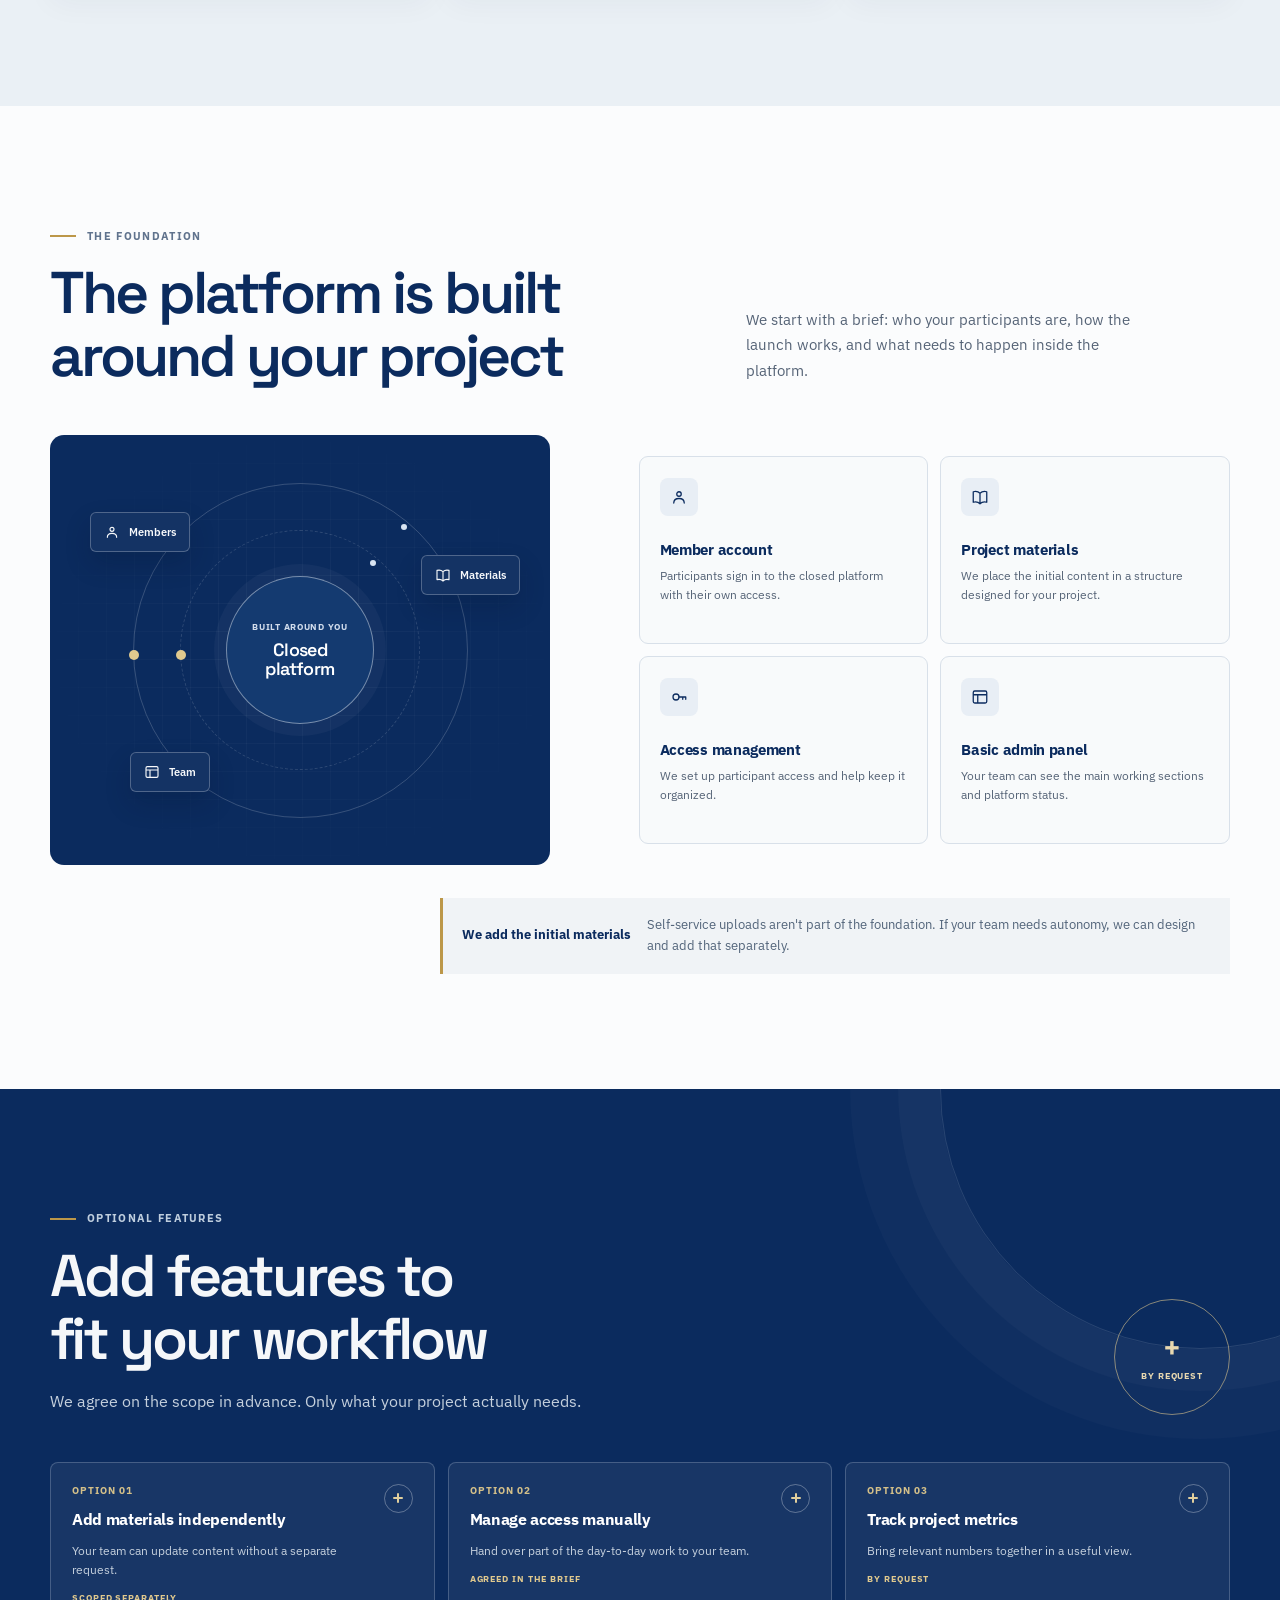
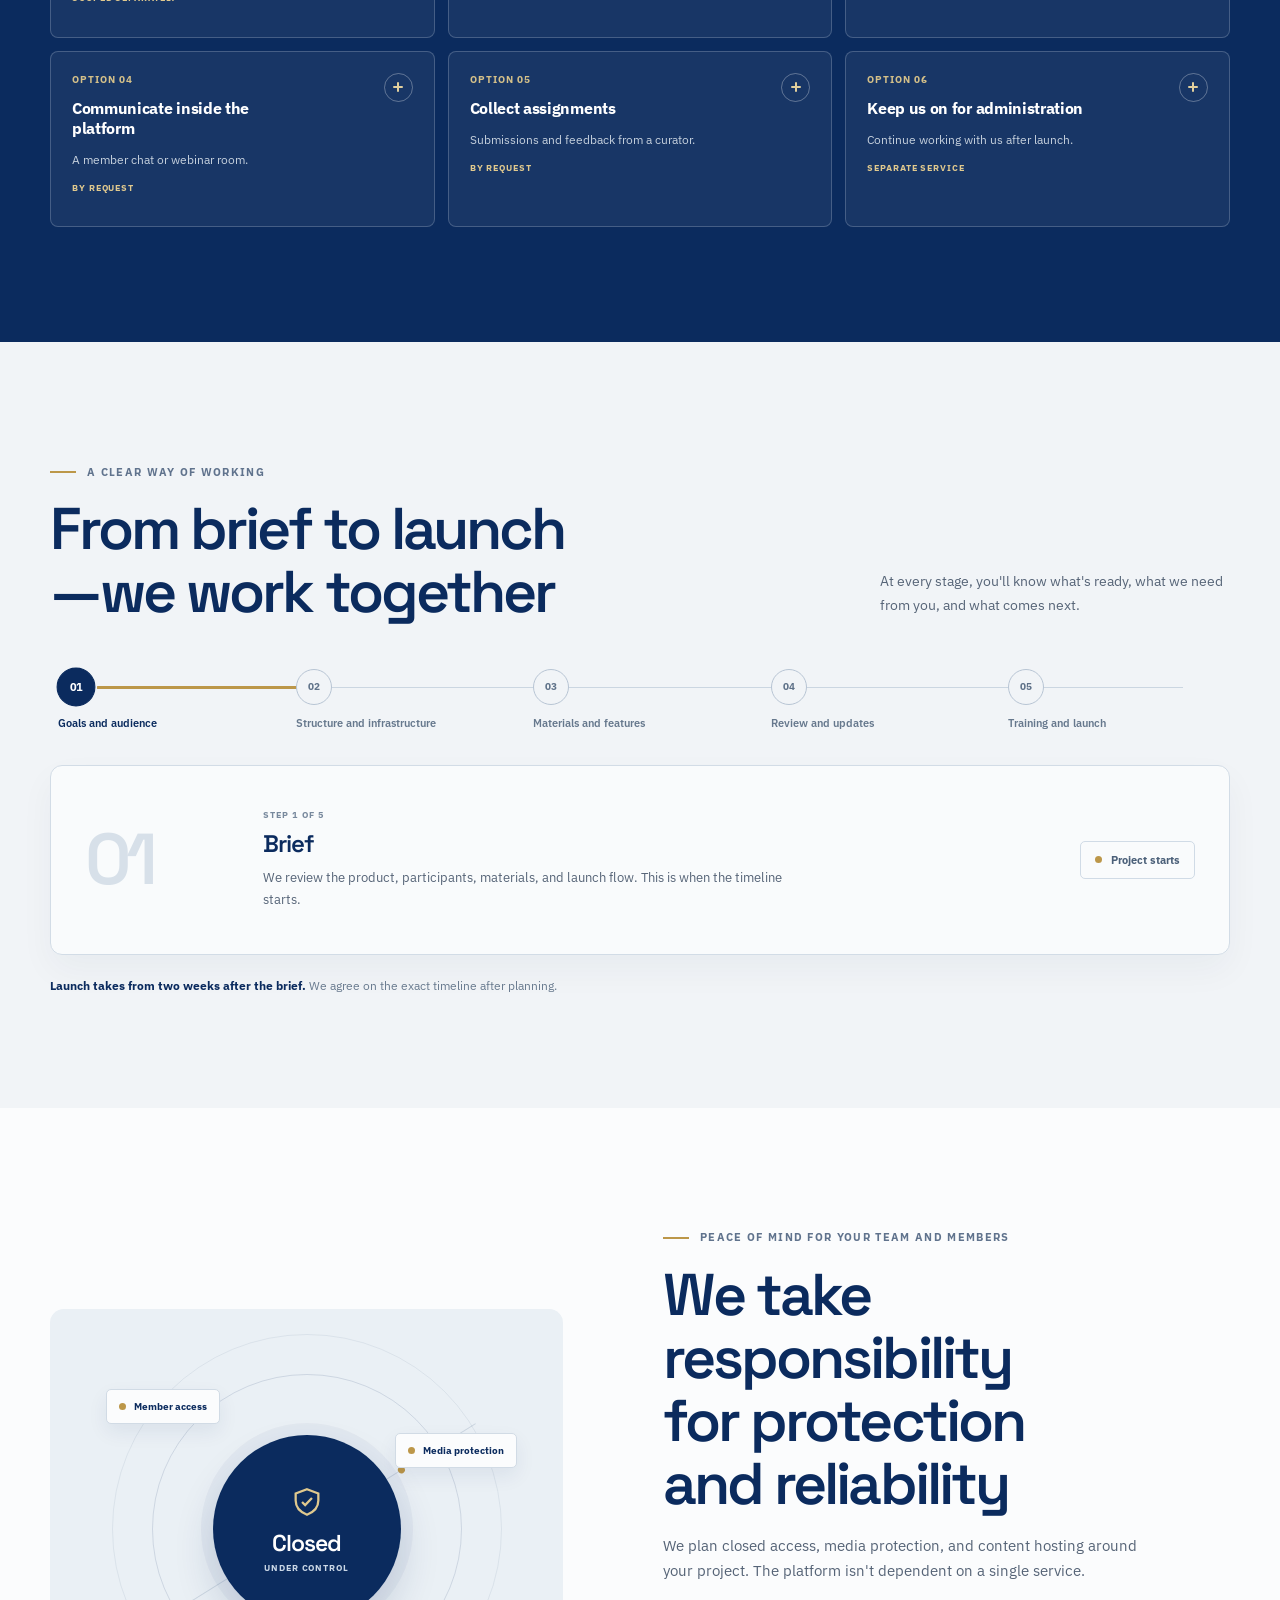
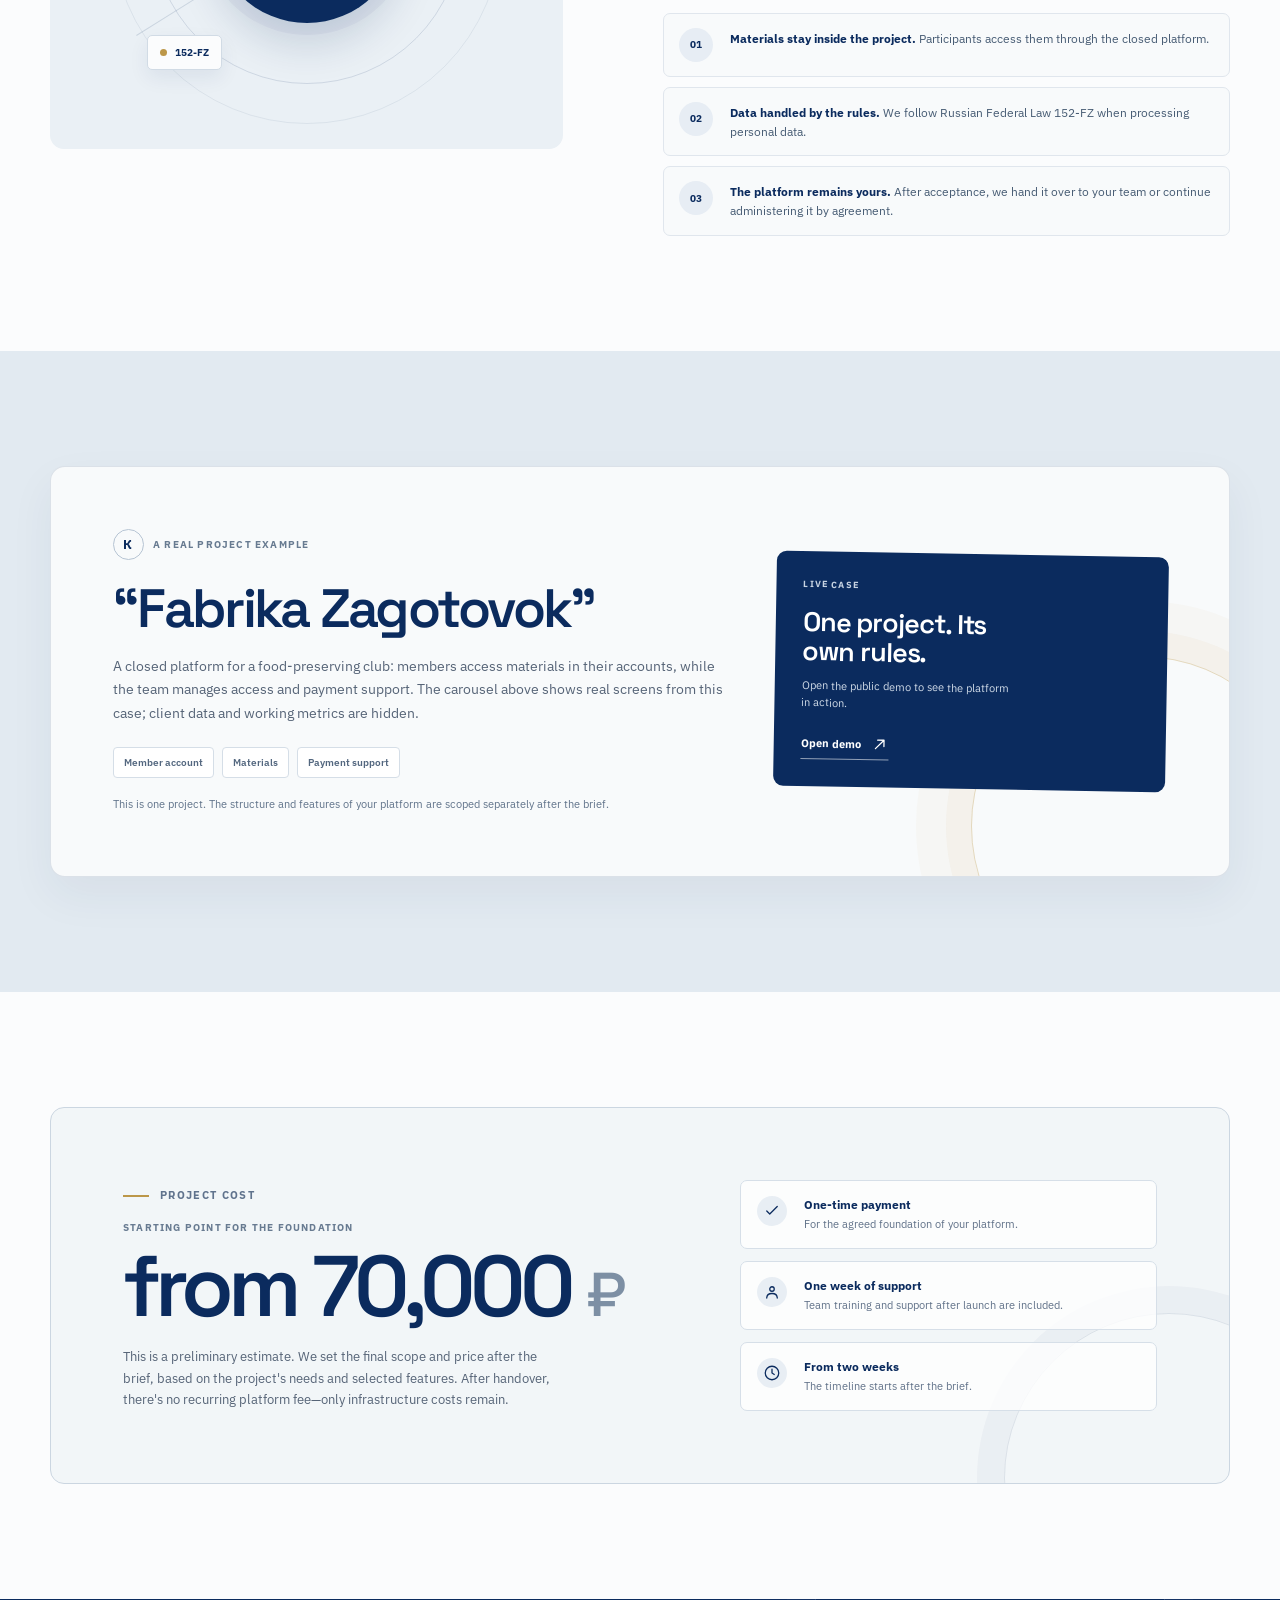
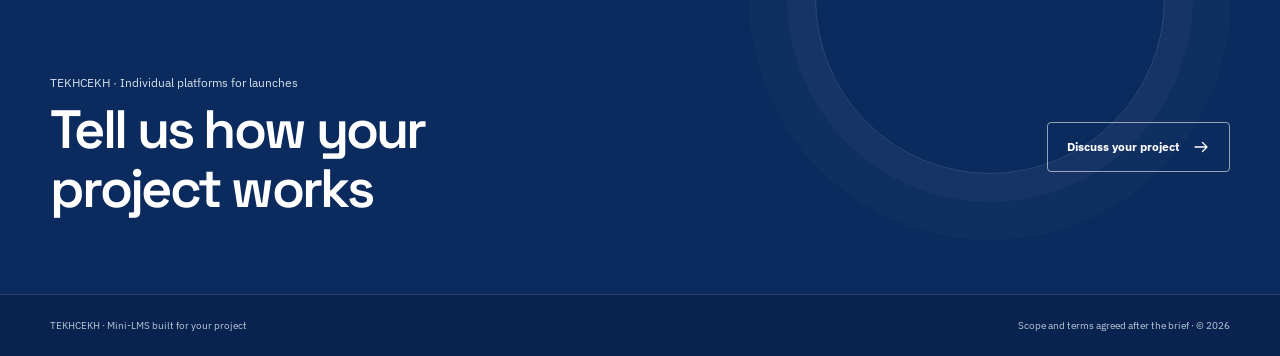
==== commit fcb535c7: "Use one responsive carousel frame across desktop and mobile" ====
--- a/index.en.html
+++ b/index.en.html
@@ -14,7 +14,7 @@
   <link rel="apple-touch-icon" href="images/favicon.png?v=texcex-2">
   <link rel="preconnect" href="https://fonts.googleapis.com">
   <link rel="preconnect" href="https://fonts.gstatic.com" crossorigin>
-  <link rel="stylesheet" href="css/texcex-refresh.css?v=icon-centering-3">
+  <link rel="stylesheet" href="css/texcex-refresh.css?v=responsive-frame-4">
 </head>
 <body>
   <div class="lms-full-page">
--- a/css/texcex-refresh.css
+++ b/css/texcex-refresh.css
@@ -347,19 +347,9 @@
   position: relative;
   min-width: 0;
   margin: 0;
-  padding: 21px 0 0 20px;
-}
-
-.current-visual::before {
-  position: absolute;
-  top: 0;
-  right: 15px;
-  bottom: 29px;
-  left: 0;
+  padding: 21px 20px 16px;
   border: 1px solid #cbd5e1;
   border-radius: 4px;
-  content: "";
-  pointer-events: none;
 }
 
 .current-visual::after {
@@ -379,18 +369,20 @@
   align-items: baseline;
   justify-content: space-between;
   gap: 12px;
-  margin: 0 14px 8px 0;
+  margin: 0 0 8px;
   color: var(--ink);
   font-size: 12px;
   font-weight: 700;
 }
 
 .current-project-count { max-width: 52%; color: #65758a; font-size: 10px; font-weight: 600; text-align: right; }
-.current-case-note { position: relative; z-index: 1; margin: 7px 14px 0 0; color: #65758a; font-size: 10px; line-height: 1.45; }
+.current-case-note { position: relative; z-index: 1; margin: 8px 0 0; color: #65758a; font-size: 10px; line-height: 1.45; }
 
 /* Real case-screen carousel */
 .ac-carousel { position: relative; z-index: 1; color: var(--ink); outline: none; }
-.current-visual .ac-deck { padding: 10px 14px 12px 0; }
+/* Reserve space for the rotated back card; the figure's real border encloses
+   the entire carousel, controls and caption at every breakpoint. */
+.current-visual .ac-deck { padding: 12px 12px 12px 0; }
 .ac-stack { position: relative; width: 100%; aspect-ratio: 1.52; perspective: 1100px; touch-action: pan-y; }
 .ac-card { position: absolute; inset: 0; overflow: hidden; border: 1px solid #cbd5e1; border-radius: 4px; background: #fff; }
 .ac-card > img { width: 100%; height: 100%; object-fit: cover; pointer-events: none; user-select: none; }
@@ -742,10 +734,9 @@
   .current-actions { margin-top: 18px; }
   .current-button { min-height: 46px; padding-inline: 15px; font-size: 12px; }
   .current-points { flex-direction: column; gap: 8px; margin-top: 17px; }
-  .current-visual { padding: 14px 12px 14px 11px; }
-  .current-visual::before { right: 0; bottom: 0; }
+  .current-visual { padding: 14px 12px; }
   .current-visual::after { top: 5px; left: 5px; width: 25px; }
-  .current-visual .ac-deck { padding: 7px 0 9px; }
+  .current-visual .ac-deck { padding-bottom: 9px; }
   .current-visual-heading { align-items: flex-start; font-size: 11px; }
   .current-project-count { max-width: 48%; font-size: 11px; }
   .ac-caption { align-items: stretch; flex-direction: column; gap: 10px; margin-inline: 0; }
@@ -918,7 +909,7 @@
 html[data-theme="dark"] .current-case-note,
 html[data-theme="dark"] .current-project-count { color: #bac8d9; }
 html[data-theme="dark"] .current-points { color: #ced9e6; }
-html[data-theme="dark"] .current-visual::before { border-color: #40536d; }
+html[data-theme="dark"] .current-visual { border-color: #40536d; }
 html[data-theme="dark"] .ac-card { border-color: #43566e; }
 html[data-theme="dark"] .ac-caption-copy strong { color: #edf2f7; }
 html[data-theme="dark"] .ac-caption-copy p,
